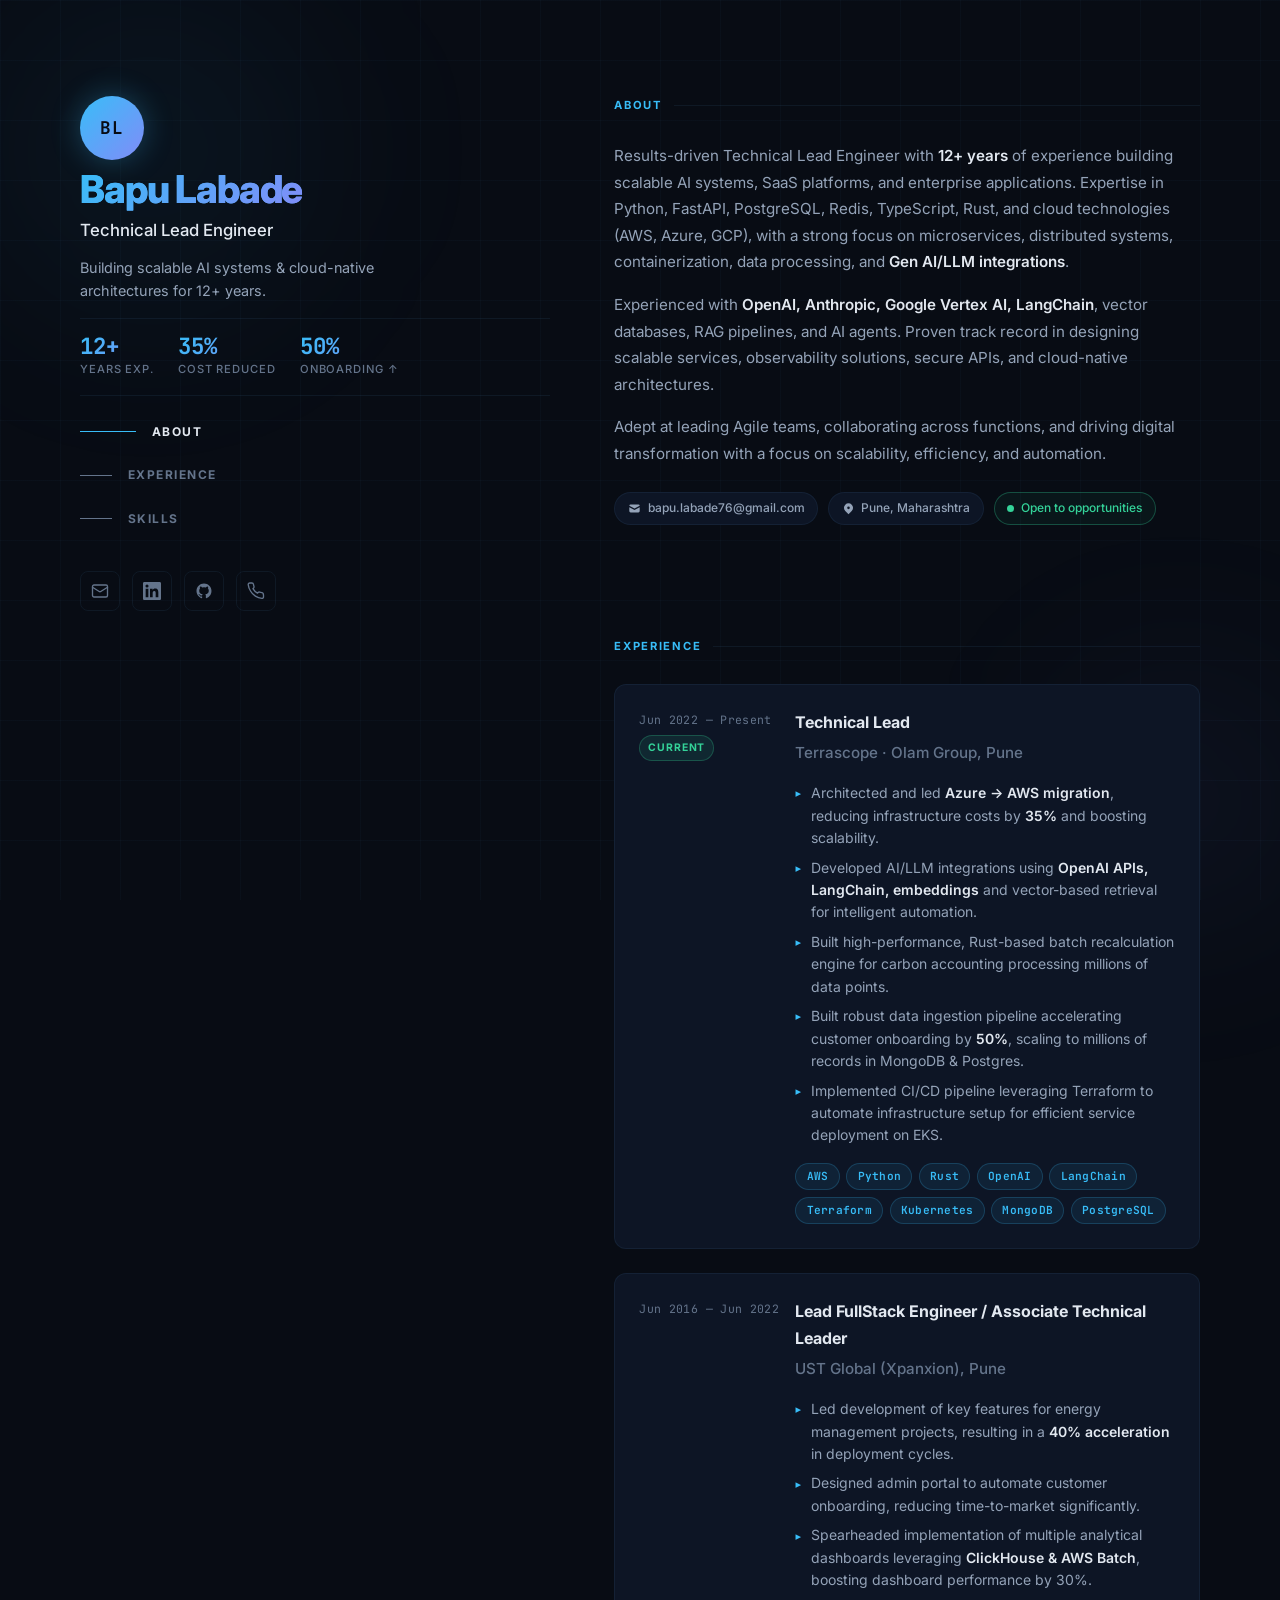
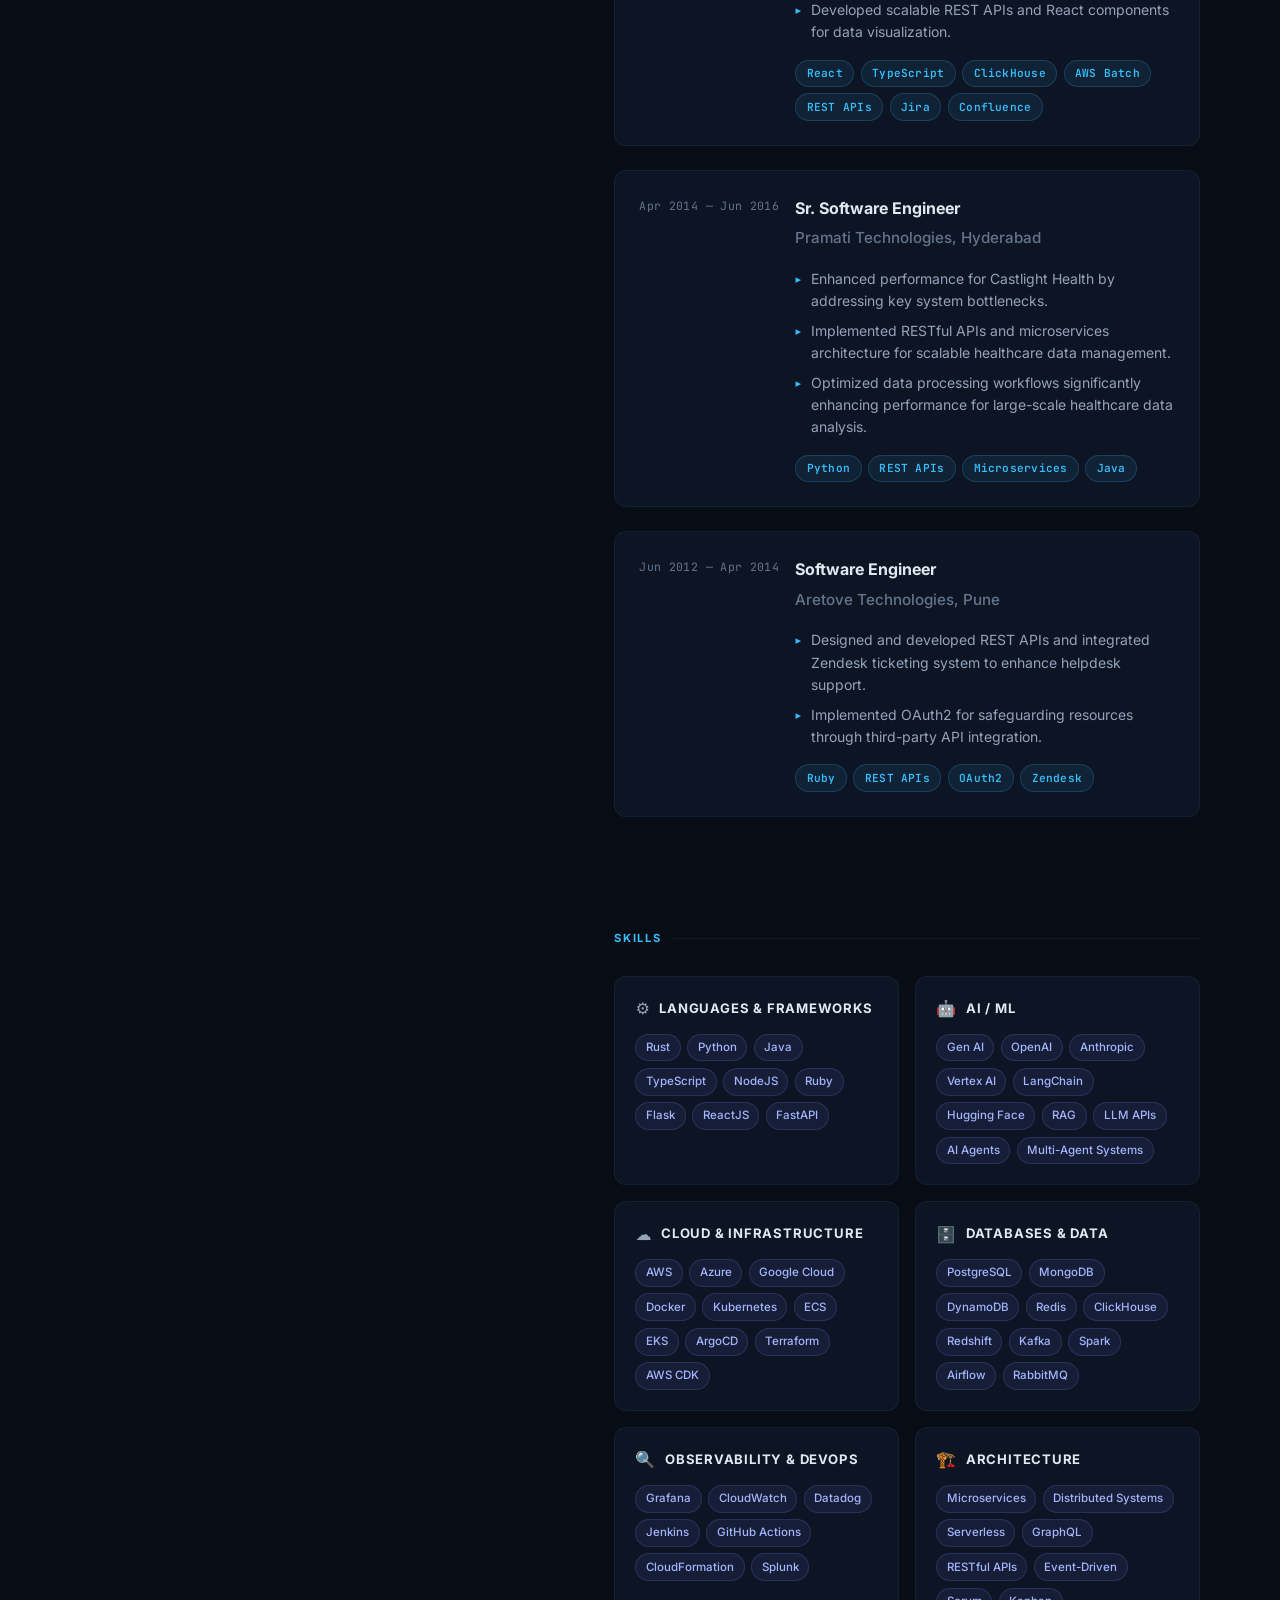
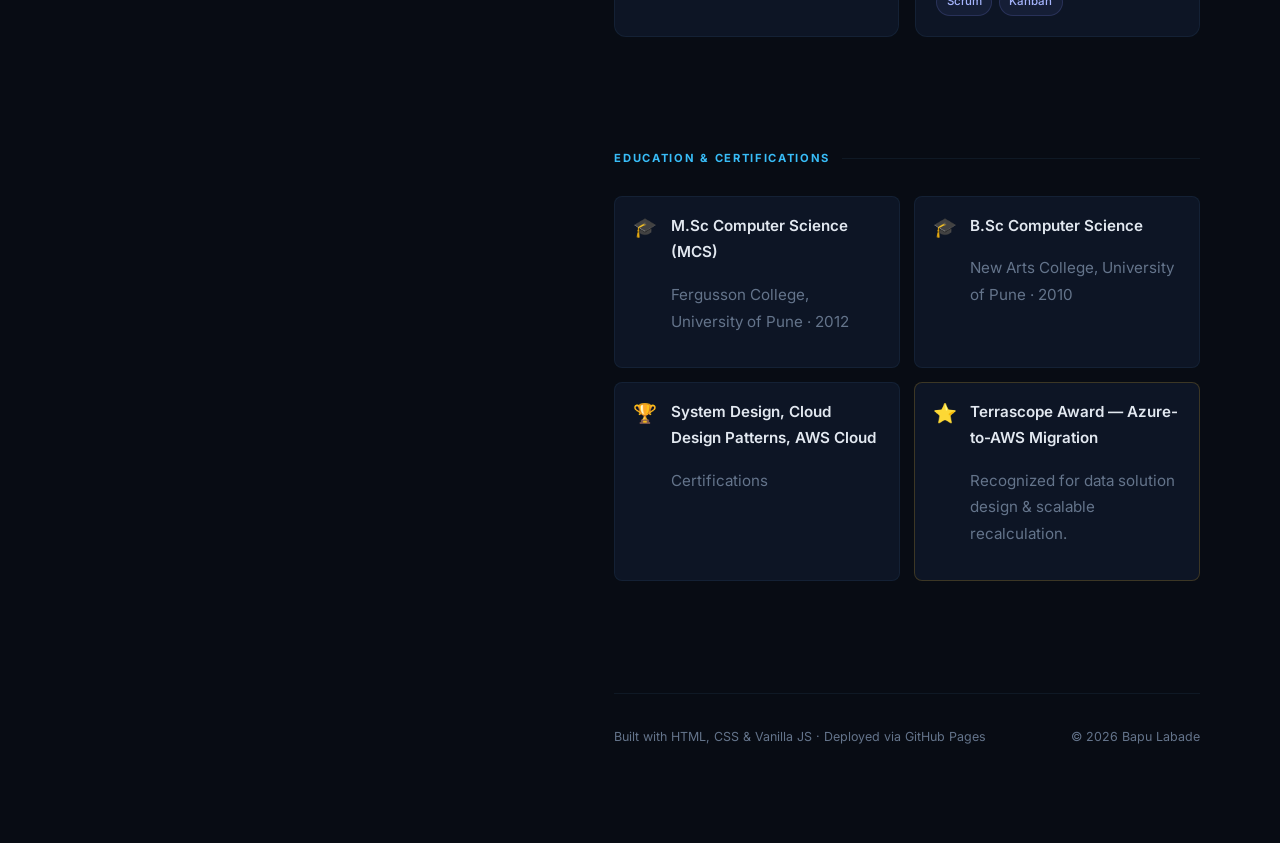
==== index.html @ ad03387e "Fix SVG sizing on GitHub Pages - add explicit width/height + CSS safety net" ====
<!DOCTYPE html>
<html lang="en">
<head>
    <meta charset="UTF-8">
    <meta name="viewport" content="width=device-width, initial-scale=1.0">
    <title>Bapu Labade | Technical Lead Engineer</title>
    <meta name="description" content="Portfolio of Bapu Labade — Technical Lead Engineer with 12+ years building scalable AI systems, SaaS platforms, and cloud-native architectures.">
    <link rel="stylesheet" href="style.css">
    <link rel="preconnect" href="https://fonts.googleapis.com">
    <link rel="preconnect" href="https://fonts.gstatic.com" crossorigin>
    <link href="https://fonts.googleapis.com/css2?family=Inter:wght@300;400;500;600;700;800&family=JetBrains+Mono:wght@400;500&display=swap" rel="stylesheet">
</head>
<body>

    <!-- =====================================================
         CURSOR GLOW (auto, no edits needed)
    ====================================================== -->
    <div id="cursor-glow"></div>

    <!-- =====================================================
         ANIMATED BACKGROUND (auto, no edits needed)
    ====================================================== -->
    <div class="bg-grid"></div>
    <div class="bg-orb orb-1"></div>
    <div class="bg-orb orb-2"></div>

    <div class="layout">
        <div class="container">

            <!-- =====================================================
                 LEFT PANEL — EDIT YOUR PERSONAL INFO HERE
            ====================================================== -->
            <header class="header">
                <div class="header-top">

                    <!-- AVATAR INITIALS (auto-generated from name below) -->
                    <div class="avatar" aria-hidden="true">BL</div>

                    <!-- YOUR NAME -->
                    <h1><a href="/">Bapu Labade</a></h1>

                    <!-- YOUR TITLE -->
                    <h2>Technical Lead Engineer</h2>

                    <!-- YOUR ONE-LINE TAGLINE -->
                    <p class="tagline">Building scalable AI systems &amp; cloud-native architectures for 12+ years.</p>

                    <!-- STATS — edit numbers & labels -->
                    <div class="stats">
                        <div class="stat-item">
                            <span class="stat-number">12+</span>
                            <span class="stat-label">Years Exp.</span>
                        </div>
                        <div class="stat-item">
                            <span class="stat-number">35%</span>
                            <span class="stat-label">Cost Reduced</span>
                        </div>
                        <div class="stat-item">
                            <span class="stat-number">50%</span>
                            <span class="stat-label">Onboarding ↑</span>
                        </div>
                    </div>

                    <!-- NAVIGATION (links match section IDs below) -->
                    <nav class="nav" aria-label="Primary navigation">
                        <ul>
                            <li><a class="nav-link active" href="#about">
                                <span class="nav-indicator"></span>
                                <span class="nav-text">About</span>
                            </a></li>
                            <li><a class="nav-link" href="#experience">
                                <span class="nav-indicator"></span>
                                <span class="nav-text">Experience</span>
                            </a></li>
                            <li><a class="nav-link" href="#skills">
                                <span class="nav-indicator"></span>
                                <span class="nav-text">Skills</span>
                            </a></li>
                        </ul>
                    </nav>
                </div>

                <!-- SOCIAL LINKS — update hrefs -->
                <ul class="socials" aria-label="Social media">
                    <li>
                        <a href="mailto:bapu.labade76@gmail.com" aria-label="Email">
                            <svg width="18" height="18" viewBox="0 0 24 24" fill="none" stroke="currentColor" stroke-width="1.8" stroke-linecap="round" stroke-linejoin="round"><rect x="2" y="4" width="20" height="16" rx="2"/><path d="m22 7-8.97 5.7a1.94 1.94 0 0 1-2.06 0L2 7"/></svg>
                        </a>
                    </li>
                    <li>
                        <a href="#" target="_blank" rel="noreferrer" aria-label="LinkedIn">
                            <svg width="18" height="18" viewBox="0 0 24 24" fill="currentColor"><path d="M20.447 20.452h-3.554v-5.569c0-1.328-.027-3.037-1.852-3.037-1.853 0-2.136 1.445-2.136 2.939v5.667H9.351V9h3.414v1.561h.046c.477-.9 1.637-1.85 3.37-1.85 3.601 0 4.267 2.37 4.267 5.455v6.286zM5.337 7.433a2.062 2.062 0 0 1-2.063-2.065 2.064 2.064 0 1 1 2.063 2.065zm1.782 13.019H3.555V9h3.564v11.452zM22.225 0H1.771C.792 0 0 .774 0 1.729v20.542C0 23.227.792 24 1.771 24h20.451C23.2 24 24 23.227 24 22.271V1.729C24 .774 23.2 0 22.222 0h.003z"/></svg>
                        </a>
                    </li>
                    <li>
                        <a href="#" target="_blank" rel="noreferrer" aria-label="GitHub">
                            <svg width="18" height="18" viewBox="0 0 24 24" fill="currentColor"><path fill-rule="evenodd" d="M12 2C6.477 2 2 6.484 2 12.017c0 4.425 2.865 8.18 6.839 9.504.5.092.682-.217.682-.483 0-.237-.008-.868-.013-1.703-2.782.605-3.369-1.343-3.369-1.343-.454-1.158-1.11-1.466-1.11-1.466-.908-.62.069-.608.069-.608 1.003.07 1.531 1.032 1.531 1.032.892 1.53 2.341 1.088 2.91.832.092-.647.35-1.088.636-1.338-2.22-.253-4.555-1.113-4.555-4.951 0-1.093.39-1.988 1.029-2.688-.103-.253-.446-1.272.098-2.65 0 0 .84-.27 2.75 1.026A9.564 9.564 0 0 1 12 6.844a9.59 9.59 0 0 1 2.504.337c1.909-1.296 2.747-1.027 2.747-1.027.546 1.379.202 2.398.1 2.651.64.7 1.028 1.595 1.028 2.688 0 3.848-2.339 4.695-4.566 4.943.359.309.678.92.678 1.855 0 1.338-.012 2.419-.012 2.747 0 .268.18.58.688.482A10.02 10.02 0 0 0 22 12.017C22 6.484 17.522 2 12 2z" clip-rule="evenodd"/></svg>
                        </a>
                    </li>
                    <li>
                        <a href="tel:+918208953136" aria-label="Phone">
                            <svg width="18" height="18" viewBox="0 0 24 24" fill="none" stroke="currentColor" stroke-width="1.8" stroke-linecap="round" stroke-linejoin="round"><path d="M22 16.92v3a2 2 0 0 1-2.18 2 19.79 19.79 0 0 1-8.63-3.07A19.5 19.5 0 0 1 4.69 12 19.79 19.79 0 0 1 1.61 3.42 2 2 0 0 1 3.6 1.27h3a2 2 0 0 1 2 1.72 12.84 12.84 0 0 0 .7 2.81 2 2 0 0 1-.45 2.11L7.91 8.9a16 16 0 0 0 6 6l.92-.92a2 2 0 0 1 2.11-.45 12.84 12.84 0 0 0 2.81.7A2 2 0 0 1 21.73 16.92z"/></svg>
                        </a>
                    </li>
                </ul>
            </header>

            <!-- =====================================================
                 RIGHT PANEL — EDIT YOUR CONTENT HERE
            ====================================================== -->
            <main class="content">

                <!-- ===========================================
                     ABOUT SECTION — edit paragraphs below
                ============================================ -->
                <section id="about" class="section fade-in">
                    <h2 class="section-label">About</h2>
                    <div class="section-content">
                        <p>
                            Results-driven Technical Lead Engineer with <strong>12+ years</strong> of experience building scalable AI systems, SaaS platforms, and enterprise applications. Expertise in Python, FastAPI, PostgreSQL, Redis, TypeScript, Rust, and cloud technologies (AWS, Azure, GCP), with a strong focus on microservices, distributed systems, containerization, data processing, and <strong>Gen AI/LLM integrations</strong>.
                        </p>
                        <p>
                            Experienced with <strong>OpenAI, Anthropic, Google Vertex AI, LangChain</strong>, vector databases, RAG pipelines, and AI agents. Proven track record in designing scalable services, observability solutions, secure APIs, and cloud-native architectures.
                        </p>
                        <p>
                            Adept at leading Agile teams, collaborating across functions, and driving digital transformation with a focus on scalability, efficiency, and automation.
                        </p>

                        <!-- CONTACT CHIPS — edit values -->
                        <div class="contact-chips">
                            <a href="mailto:bapu.labade76@gmail.com" class="chip">
                                <svg width="13" height="13" viewBox="0 0 20 20" fill="currentColor"><path d="M2.003 5.884L10 9.882l7.997-3.998A2 2 0 0016 4H4a2 2 0 00-1.997 1.884z"/><path d="M18 8.118l-8 4-8-4V14a2 2 0 002 2h12a2 2 0 002-2V8.118z"/></svg>
                                bapu.labade76@gmail.com
                            </a>
                            <span class="chip">
                                <svg width="13" height="13" viewBox="0 0 20 20" fill="currentColor"><path fill-rule="evenodd" d="M5.05 4.05a7 7 0 119.9 9.9L10 18.9l-4.95-4.95a7 7 0 010-9.9zM10 11a2 2 0 100-4 2 2 0 000 4z" clip-rule="evenodd"/></svg>
                                Pune, Maharashtra
                            </span>
                            <span class="chip chip-open">
                                <span class="pulse-dot"></span>
                                Open to opportunities
                            </span>
                        </div>
                    </div>
                </section>

                <!-- ===========================================
                     EXPERIENCE SECTION
                     To add/remove jobs: copy/delete an
                     <article class="exp-card"> block below
                ============================================ -->
                <section id="experience" class="section fade-in">
                    <h2 class="section-label">Experience</h2>
                    <div class="section-content">
                        <div class="exp-list">

                            <!-- JOB 1 — most recent first -->
                            <article class="exp-card">
                                <div class="exp-meta">
                                    <time class="exp-date">Jun 2022 — Present</time>
                                    <span class="exp-badge">Current</span>
                                </div>
                                <div class="exp-body">
                                    <h3 class="exp-title">Technical Lead</h3>
                                    <p class="exp-company">Terrascope · Olam Group, Pune</p>
                                    <ul class="exp-bullets">
                                        <li>Architected and led <strong>Azure → AWS migration</strong>, reducing infrastructure costs by <strong>35%</strong> and boosting scalability.</li>
                                        <li>Developed AI/LLM integrations using <strong>OpenAI APIs, LangChain, embeddings</strong> and vector-based retrieval for intelligent automation.</li>
                                        <li>Built high-performance, Rust-based batch recalculation engine for carbon accounting processing millions of data points.</li>
                                        <li>Built robust data ingestion pipeline accelerating customer onboarding by <strong>50%</strong>, scaling to millions of records in MongoDB &amp; Postgres.</li>
                                        <li>Implemented CI/CD pipeline leveraging Terraform to automate infrastructure setup for efficient service deployment on EKS.</li>
                                    </ul>
                                    <ul class="tech-stack">
                                        <li>AWS</li><li>Python</li><li>Rust</li><li>OpenAI</li><li>LangChain</li>
                                        <li>Terraform</li><li>Kubernetes</li><li>MongoDB</li><li>PostgreSQL</li>
                                    </ul>
                                </div>
                            </article>

                            <!-- JOB 2 -->
                            <article class="exp-card">
                                <div class="exp-meta">
                                    <time class="exp-date">Jun 2016 — Jun 2022</time>
                                </div>
                                <div class="exp-body">
                                    <h3 class="exp-title">Lead FullStack Engineer / Associate Technical Leader</h3>
                                    <p class="exp-company">UST Global (Xpanxion), Pune</p>
                                    <ul class="exp-bullets">
                                        <li>Led development of key features for energy management projects, resulting in a <strong>40% acceleration</strong> in deployment cycles.</li>
                                        <li>Designed admin portal to automate customer onboarding, reducing time-to-market significantly.</li>
                                        <li>Spearheaded implementation of multiple analytical dashboards leveraging <strong>ClickHouse &amp; AWS Batch</strong>, boosting dashboard performance by 30%.</li>
                                        <li>Developed scalable REST APIs and React components for data visualization.</li>
                                    </ul>
                                    <ul class="tech-stack">
                                        <li>React</li><li>TypeScript</li><li>ClickHouse</li><li>AWS Batch</li>
                                        <li>REST APIs</li><li>Jira</li><li>Confluence</li>
                                    </ul>
                                </div>
                            </article>

                            <!-- JOB 3 -->
                            <article class="exp-card">
                                <div class="exp-meta">
                                    <time class="exp-date">Apr 2014 — Jun 2016</time>
                                </div>
                                <div class="exp-body">
                                    <h3 class="exp-title">Sr. Software Engineer</h3>
                                    <p class="exp-company">Pramati Technologies, Hyderabad</p>
                                    <ul class="exp-bullets">
                                        <li>Enhanced performance for Castlight Health by addressing key system bottlenecks.</li>
                                        <li>Implemented RESTful APIs and microservices architecture for scalable healthcare data management.</li>
                                        <li>Optimized data processing workflows significantly enhancing performance for large-scale healthcare data analysis.</li>
                                    </ul>
                                    <ul class="tech-stack">
                                        <li>Python</li><li>REST APIs</li><li>Microservices</li><li>Java</li>
                                    </ul>
                                </div>
                            </article>

                            <!-- JOB 4 -->
                            <article class="exp-card">
                                <div class="exp-meta">
                                    <time class="exp-date">Jun 2012 — Apr 2014</time>
                                </div>
                                <div class="exp-body">
                                    <h3 class="exp-title">Software Engineer</h3>
                                    <p class="exp-company">Aretove Technologies, Pune</p>
                                    <ul class="exp-bullets">
                                        <li>Designed and developed REST APIs and integrated Zendesk ticketing system to enhance helpdesk support.</li>
                                        <li>Implemented OAuth2 for safeguarding resources through third-party API integration.</li>
                                    </ul>
                                    <ul class="tech-stack">
                                        <li>Ruby</li><li>REST APIs</li><li>OAuth2</li><li>Zendesk</li>
                                    </ul>
                                </div>
                            </article>

                        </div>
                    </div>
                </section>

                <!-- ===========================================
                     SKILLS SECTION
                     To add/edit a category: copy/edit a
                     <div class="skill-group"> block below
                ============================================ -->
                <section id="skills" class="section fade-in">
                    <h2 class="section-label">Skills</h2>
                    <div class="section-content">
                        <div class="skills-grid">

                            <!-- SKILL CATEGORY 1 -->
                            <div class="skill-group">
                                <div class="skill-group-header">
                                    <span class="skill-icon">⚙️</span>
                                    <h3>Languages &amp; Frameworks</h3>
                                </div>
                                <div class="skill-tags">
                                    <span>Rust</span><span>Python</span><span>Java</span><span>TypeScript</span>
                                    <span>NodeJS</span><span>Ruby</span><span>Flask</span><span>ReactJS</span>
                                    <span>FastAPI</span>
                                </div>
                            </div>

                            <!-- SKILL CATEGORY 2 -->
                            <div class="skill-group">
                                <div class="skill-group-header">
                                    <span class="skill-icon">🤖</span>
                                    <h3>AI / ML</h3>
                                </div>
                                <div class="skill-tags">
                                    <span>Gen AI</span><span>OpenAI</span><span>Anthropic</span><span>Vertex AI</span>
                                    <span>LangChain</span><span>Hugging Face</span><span>RAG</span>
                                    <span>LLM APIs</span><span>AI Agents</span><span>Multi-Agent Systems</span>
                                </div>
                            </div>

                            <!-- SKILL CATEGORY 3 -->
                            <div class="skill-group">
                                <div class="skill-group-header">
                                    <span class="skill-icon">☁️</span>
                                    <h3>Cloud &amp; Infrastructure</h3>
                                </div>
                                <div class="skill-tags">
                                    <span>AWS</span><span>Azure</span><span>Google Cloud</span>
                                    <span>Docker</span><span>Kubernetes</span><span>ECS</span><span>EKS</span>
                                    <span>ArgoCD</span><span>Terraform</span><span>AWS CDK</span>
                                </div>
                            </div>

                            <!-- SKILL CATEGORY 4 -->
                            <div class="skill-group">
                                <div class="skill-group-header">
                                    <span class="skill-icon">🗄️</span>
                                    <h3>Databases &amp; Data</h3>
                                </div>
                                <div class="skill-tags">
                                    <span>PostgreSQL</span><span>MongoDB</span><span>DynamoDB</span>
                                    <span>Redis</span><span>ClickHouse</span><span>Redshift</span>
                                    <span>Kafka</span><span>Spark</span><span>Airflow</span><span>RabbitMQ</span>
                                </div>
                            </div>

                            <!-- SKILL CATEGORY 5 -->
                            <div class="skill-group">
                                <div class="skill-group-header">
                                    <span class="skill-icon">🔍</span>
                                    <h3>Observability &amp; DevOps</h3>
                                </div>
                                <div class="skill-tags">
                                    <span>Grafana</span><span>CloudWatch</span><span>Datadog</span>
                                    <span>Jenkins</span><span>GitHub Actions</span><span>CloudFormation</span>
                                    <span>Splunk</span>
                                </div>
                            </div>

                            <!-- SKILL CATEGORY 6 -->
                            <div class="skill-group">
                                <div class="skill-group-header">
                                    <span class="skill-icon">🏗️</span>
                                    <h3>Architecture</h3>
                                </div>
                                <div class="skill-tags">
                                    <span>Microservices</span><span>Distributed Systems</span><span>Serverless</span>
                                    <span>GraphQL</span><span>RESTful APIs</span><span>Event-Driven</span>
                                    <span>Scrum</span><span>Kanban</span>
                                </div>
                            </div>

                        </div>
                    </div>
                </section>

                <!-- ===========================================
                     EDUCATION & CERTIFICATIONS — edit as needed
                ============================================ -->
                <section id="education" class="section fade-in">
                    <h2 class="section-label">Education &amp; Certifications</h2>
                    <div class="section-content">
                        <div class="edu-grid">
                            <div class="edu-card">
                                <span class="edu-icon">🎓</span>
                                <div>
                                    <p class="edu-degree">M.Sc Computer Science (MCS)</p>
                                    <p class="edu-school">Fergusson College, University of Pune · 2012</p>
                                </div>
                            </div>
                            <div class="edu-card">
                                <span class="edu-icon">🎓</span>
                                <div>
                                    <p class="edu-degree">B.Sc Computer Science</p>
                                    <p class="edu-school">New Arts College, University of Pune · 2010</p>
                                </div>
                            </div>
                            <div class="edu-card">
                                <span class="edu-icon">🏆</span>
                                <div>
                                    <p class="edu-degree">System Design, Cloud Design Patterns, AWS Cloud</p>
                                    <p class="edu-school">Certifications</p>
                                </div>
                            </div>
                            <div class="edu-card award">
                                <span class="edu-icon">⭐</span>
                                <div>
                                    <p class="edu-degree">Terrascope Award — Azure-to-AWS Migration</p>
                                    <p class="edu-school">Recognized for data solution design &amp; scalable recalculation.</p>
                                </div>
                            </div>
                        </div>
                    </div>
                </section>

                <!-- FOOTER — edit the year/name -->
                <footer class="footer">
                    <p>Built with HTML, CSS &amp; Vanilla JS · Deployed via GitHub Pages</p>
                    <p class="footer-copy">© 2026 Bapu Labade</p>
                </footer>

            </main>
        </div>
    </div>

    <script src="script.js"></script>
</body>
</html>
---- style.css ----
/* ==========================================================
   DESIGN TOKENS — change colors/fonts here globally
   ========================================================== */
:root {
    /* Colors */
    --bg:              #080c14;
    --bg-card:         #0d1525;
    --bg-card-hover:   #111e35;
    --border:          rgba(99, 179, 237, 0.08);
    --border-hover:    rgba(99, 179, 237, 0.2);

    /* Text */
    --text-muted:      #64748b;
    --text-body:       #94a3b8;
    --text-heading:    #e2e8f0;

    /* Accent gradient — sky blue → indigo */
    --accent-1:        #38bdf8;
    --accent-2:        #818cf8;
    --accent-gradient: linear-gradient(135deg, var(--accent-1), var(--accent-2));

    /* Tag colors */
    --tag-bg:          rgba(56, 189, 248, 0.08);
    --tag-text:        #38bdf8;
    --tag-border:      rgba(56, 189, 248, 0.2);

    /* Font */
    --font-sans:       'Inter', system-ui, sans-serif;
    --font-mono:       'JetBrains Mono', monospace;

    /* Spacing */
    --section-gap:     7rem;
    --radius:          12px;
    --radius-sm:       8px;
}

/* ==========================================================
   RESET & BASE
   ========================================================== */
*, *::before, *::after { box-sizing: border-box; margin: 0; padding: 0; }

html {
    scroll-behavior: smooth;
    font-family: var(--font-sans);
    font-size: 16px;
    background: var(--bg);
    color: var(--text-body);
    line-height: 1.7;
}

body { -webkit-font-smoothing: antialiased; }

a { text-decoration: none; color: inherit; transition: color 0.25s; }
ul { list-style: none; }
strong { color: var(--text-heading); font-weight: 600; }

::selection { background: rgba(56, 189, 248, 0.25); color: var(--text-heading); }

/* ==========================================================
   SVG SAFETY NET
   Prevents SVGs from defaulting to 300×150 when CSS loads late.
   GitHub Pages sometimes serves CSS after HTML is painted.
   ========================================================== */
svg {
    display: inline-block;
    vertical-align: middle;
    overflow: hidden;
    flex-shrink: 0;
    max-width: 100%;
}

/* Hard-cap sizes for icon contexts */
.socials a svg { width: 18px !important; height: 18px !important; }
.chip svg      { width: 13px !important; height: 13px !important; }

/* ==========================================================
   ANIMATED BACKGROUND
   ========================================================== */
.bg-grid {
    position: fixed;
    inset: 0;
    background-image:
        linear-gradient(rgba(99, 179, 237, 0.03) 1px, transparent 1px),
        linear-gradient(90deg, rgba(99, 179, 237, 0.03) 1px, transparent 1px);
    background-size: 60px 60px;
    pointer-events: none;
    z-index: 0;
}

.bg-orb {
    position: fixed;
    border-radius: 50%;
    filter: blur(80px);
    pointer-events: none;
    z-index: 0;
    animation: orb-float 10s ease-in-out infinite alternate;
}

.orb-1 {
    width: 500px; height: 500px;
    background: radial-gradient(circle, rgba(56, 189, 248, 0.07), transparent 70%);
    top: -100px; left: -100px;
    animation-duration: 12s;
}

.orb-2 {
    width: 400px; height: 400px;
    background: radial-gradient(circle, rgba(129, 140, 248, 0.07), transparent 70%);
    bottom: -100px; right: -100px;
    animation-duration: 16s;
    animation-direction: alternate-reverse;
}

@keyframes orb-float {
    from { transform: translate(0, 0) scale(1); }
    to   { transform: translate(40px, 30px) scale(1.08); }
}

/* ==========================================================
   CURSOR GLOW
   ========================================================== */
#cursor-glow {
    position: fixed;
    width: 700px; height: 700px;
    border-radius: 50%;
    background: radial-gradient(circle, rgba(56, 189, 248, 0.06), transparent 65%);
    pointer-events: none;
    z-index: 1;
    transform: translate(-50%, -50%);
    opacity: 0;
    transition: opacity 0.4s;
}

/* ==========================================================
   LAYOUT
   ========================================================== */
.layout {
    position: relative;
    z-index: 2;
    max-width: 1280px;
    margin: 0 auto;
    padding: 3rem 1.5rem;
    min-height: 100vh;
}

.container {
    display: flex;
    flex-direction: column;
    gap: 2rem;
}

@media (min-width: 1024px) {
    .layout { padding: 0 5rem; }
    .container {
        flex-direction: row;
        align-items: flex-start;
        gap: 4rem;
    }
}

/* ==========================================================
   HEADER — LEFT STICKY PANEL
   ========================================================== */
.header {
    display: flex;
    flex-direction: column;
    gap: 2rem;
    padding: 3rem 0;
}

@media (min-width: 1024px) {
    .header {
        position: sticky;
        top: 0;
        width: 42%;
        min-width: 320px;
        max-height: 100vh;
        padding: 6rem 0;
        justify-content: space-between;
    }
}

/* Avatar */
.avatar {
    width: 64px; height: 64px;
    border-radius: 50%;
    background: var(--accent-gradient);
    display: flex;
    align-items: center;
    justify-content: center;
    font-family: var(--font-mono);
    font-weight: 700;
    font-size: 1.1rem;
    color: var(--bg);
    letter-spacing: 1px;
    margin-bottom: 0.5rem;
    box-shadow: 0 0 30px rgba(56, 189, 248, 0.3);
    animation: pulse-glow 3s ease-in-out infinite;
}

@keyframes pulse-glow {
    0%, 100% { box-shadow: 0 0 20px rgba(56, 189, 248, 0.3); }
    50%       { box-shadow: 0 0 40px rgba(56, 189, 248, 0.5), 0 0 60px rgba(129, 140, 248, 0.2); }
}

.header h1 {
    font-size: clamp(1.8rem, 3vw, 2.8rem);
    font-weight: 800;
    letter-spacing: -0.03em;
    line-height: 1.1;
    margin-bottom: 0.35rem;
    background: var(--accent-gradient);
    -webkit-background-clip: text;
    -webkit-text-fill-color: transparent;
    background-clip: text;
}

/* Fallback if background-clip text unsupported */
@supports not (-webkit-background-clip: text) {
    .header h1 { color: var(--accent-1); }
}

.header h1 a {
    background: var(--accent-gradient);
    -webkit-background-clip: text;
    -webkit-text-fill-color: transparent;
    background-clip: text;
}

.header h2 {
    font-size: 1.05rem;
    font-weight: 500;
    color: var(--text-heading);
    margin-bottom: 0.75rem;
}

.tagline {
    font-size: 0.9rem;
    color: var(--text-body);
    max-width: 300px;
    line-height: 1.6;
}

/* Stats */
.stats {
    display: flex;
    gap: 1.5rem;
    padding: 1rem 0;
    border-top: 1px solid var(--border);
    border-bottom: 1px solid var(--border);
    margin: 1rem 0;
}

.stat-item { display: flex; flex-direction: column; gap: 2px; }

.stat-number {
    font-family: var(--font-mono);
    font-size: 1.4rem;
    font-weight: 700;
    background: var(--accent-gradient);
    -webkit-background-clip: text;
    -webkit-text-fill-color: transparent;
    background-clip: text;
    line-height: 1;
}

/* Fallback */
@supports not (-webkit-background-clip: text) {
    .stat-number { color: var(--accent-1); }
}

.stat-label {
    font-size: 0.7rem;
    text-transform: uppercase;
    letter-spacing: 0.08em;
    color: var(--text-muted);
    font-weight: 500;
}

/* Navigation */
.nav { margin-top: 0.5rem; display: none; }
@media (min-width: 1024px) { .nav { display: block; } }

.nav ul { display: flex; flex-direction: column; gap: 0.25rem; }

.nav-link {
    display: flex;
    align-items: center;
    gap: 1rem;
    padding: 0.6rem 0;
    font-size: 0.75rem;
    font-weight: 700;
    text-transform: uppercase;
    letter-spacing: 0.12em;
    color: var(--text-muted);
    transition: color 0.25s;
}

.nav-indicator {
    height: 1px;
    width: 2rem;
    background: currentColor;
    transition: width 0.3s ease, background 0.3s;
    flex-shrink: 0;
}

.nav-link:hover,
.nav-link.active {
    color: var(--text-heading);
}

.nav-link:hover .nav-indicator,
.nav-link.active .nav-indicator {
    width: 3.5rem;
    background: var(--accent-1);
}

/* Socials */
.socials {
    display: flex;
    gap: 0.75rem;
    align-items: center;
    flex-wrap: wrap;
}

.socials li { display: flex; }

.socials a {
    display: flex;
    align-items: center;
    justify-content: center;
    width: 40px; height: 40px;
    border-radius: var(--radius-sm);
    border: 1px solid var(--border);
    color: var(--text-muted);
    transition: all 0.25s;
    flex-shrink: 0;
}

.socials a:hover {
    color: var(--accent-1);
    border-color: var(--accent-1);
    background: rgba(56, 189, 248, 0.06);
    transform: translateY(-2px);
}

/* ==========================================================
   MAIN CONTENT — RIGHT SCROLLABLE PANEL
   ========================================================== */
.content {
    flex: 1;
    padding: 3rem 0;
    min-width: 0;
}

@media (min-width: 1024px) { .content { padding: 6rem 0; } }

/* ==========================================================
   SECTIONS
   ========================================================== */
.section { margin-bottom: var(--section-gap); }

.section-label {
    font-size: 0.7rem;
    font-weight: 700;
    text-transform: uppercase;
    letter-spacing: 0.15em;
    color: var(--accent-1);
    margin-bottom: 1.75rem;
    display: flex;
    align-items: center;
    gap: 0.75rem;
}

.section-label::after {
    content: '';
    flex: 1;
    height: 1px;
    background: var(--border);
}

.section-content p {
    margin-bottom: 1rem;
    font-size: 0.95rem;
    line-height: 1.75;
}

/* Contact chips */
.contact-chips {
    display: flex;
    flex-wrap: wrap;
    gap: 0.6rem;
    margin-top: 1.5rem;
}

.chip {
    display: inline-flex;
    align-items: center;
    gap: 0.4rem;
    font-size: 0.75rem;
    font-weight: 500;
    padding: 0.35rem 0.8rem;
    border-radius: 9999px;
    border: 1px solid var(--border);
    color: var(--text-body);
    background: var(--bg-card);
    transition: all 0.25s;
    white-space: nowrap;
}

.chip:hover { border-color: var(--accent-1); color: var(--accent-1); }

.chip-open {
    border-color: rgba(52, 211, 153, 0.3);
    color: #34d399;
    background: rgba(52, 211, 153, 0.05);
}

.pulse-dot {
    display: inline-block;
    width: 7px; height: 7px;
    border-radius: 50%;
    background: #34d399;
    animation: pulse 2s ease-in-out infinite;
    flex-shrink: 0;
}

@keyframes pulse {
    0%, 100% { opacity: 1; transform: scale(1); }
    50%       { opacity: 0.5; transform: scale(1.4); }
}

/* ==========================================================
   EXPERIENCE CARDS
   ========================================================== */
.exp-list {
    display: flex;
    flex-direction: column;
    gap: 1.5rem;
}

.exp-card {
    position: relative;
    display: grid;
    grid-template-columns: 1fr;
    gap: 0.75rem;
    padding: 1.5rem;
    border-radius: var(--radius);
    border: 1px solid var(--border);
    background: var(--bg-card);
    transition: all 0.3s ease;
}

.exp-list:hover .exp-card { opacity: 0.55; }
.exp-list .exp-card:hover {
    opacity: 1;
    border-color: rgba(56, 189, 248, 0.3);
    background: var(--bg-card-hover);
    transform: translateY(-2px);
    box-shadow: 0 20px 40px rgba(0, 0, 0, 0.3), 0 0 0 1px rgba(56, 189, 248, 0.1);
}

@media (min-width: 640px) {
    .exp-card {
        grid-template-columns: 140px 1fr;
        gap: 1rem;
    }
}

.exp-meta {
    display: flex;
    flex-direction: column;
    gap: 0.4rem;
    padding-top: 0.2rem;
}

.exp-date {
    font-family: var(--font-mono);
    font-size: 0.72rem;
    color: var(--text-muted);
    letter-spacing: 0.03em;
    line-height: 1.4;
    white-space: nowrap;
}

.exp-badge {
    display: inline-block;
    font-size: 0.65rem;
    font-weight: 700;
    text-transform: uppercase;
    letter-spacing: 0.08em;
    padding: 0.2rem 0.5rem;
    border-radius: 9999px;
    background: rgba(52, 211, 153, 0.1);
    color: #34d399;
    border: 1px solid rgba(52, 211, 153, 0.25);
    width: fit-content;
}

.exp-title {
    font-size: 1rem;
    font-weight: 700;
    color: var(--text-heading);
    margin-bottom: 0.2rem;
    transition: color 0.25s;
}

.exp-card:hover .exp-title { color: var(--accent-1); }

.exp-company {
    font-size: 0.82rem;
    color: var(--text-muted);
    margin-bottom: 0.85rem;
    font-weight: 500;
}

.exp-bullets {
    display: flex;
    flex-direction: column;
    gap: 0.45rem;
    margin-bottom: 1rem;
}

.exp-bullets li {
    font-size: 0.875rem;
    line-height: 1.6;
    padding-left: 1rem;
    position: relative;
}

.exp-bullets li::before {
    content: '▸';
    position: absolute;
    left: 0;
    color: var(--accent-1);
    font-size: 0.7rem;
    top: 0.2rem;
}

/* Tech stack tags */
.tech-stack {
    display: flex;
    flex-wrap: wrap;
    gap: 0.4rem;
}

.tech-stack li {
    font-size: 0.7rem;
    font-weight: 600;
    padding: 0.2rem 0.65rem;
    border-radius: 9999px;
    background: var(--tag-bg);
    color: var(--tag-text);
    border: 1px solid var(--tag-border);
    font-family: var(--font-mono);
    letter-spacing: 0.02em;
}

/* ==========================================================
   SKILLS GRID
   ========================================================== */
.skills-grid {
    display: grid;
    grid-template-columns: 1fr;
    gap: 1rem;
}

@media (min-width: 640px) {
    .skills-grid { grid-template-columns: repeat(2, 1fr); }
}

.skill-group {
    padding: 1.25rem;
    border-radius: var(--radius);
    border: 1px solid var(--border);
    background: var(--bg-card);
    transition: all 0.3s ease;
}

.skill-group:hover {
    border-color: rgba(56, 189, 248, 0.25);
    background: var(--bg-card-hover);
    transform: translateY(-2px);
    box-shadow: 0 12px 30px rgba(0,0,0,0.25);
}

.skill-group-header {
    display: flex;
    align-items: center;
    gap: 0.6rem;
    margin-bottom: 0.9rem;
}

.skill-icon { font-size: 1rem; line-height: 1; }

.skill-group-header h3 {
    font-size: 0.82rem;
    font-weight: 700;
    color: var(--text-heading);
    text-transform: uppercase;
    letter-spacing: 0.06em;
}

.skill-tags {
    display: flex;
    flex-wrap: wrap;
    gap: 0.4rem;
}

.skill-tags span {
    font-size: 0.72rem;
    padding: 0.2rem 0.6rem;
    border-radius: 9999px;
    background: rgba(129, 140, 248, 0.08);
    color: #a5b4fc;
    border: 1px solid rgba(129, 140, 248, 0.18);
    font-weight: 500;
}

/* ==========================================================
   EDUCATION & CERTS
   ========================================================== */
.edu-grid {
    display: grid;
    grid-template-columns: 1fr;
    gap: 0.85rem;
}

@media (min-width: 640px) {
    .edu-grid { grid-template-columns: repeat(2, 1fr); }
}

.edu-card {
    display: flex;
    align-items: flex-start;
    gap: 0.85rem;
    padding: 1rem 1.1rem;
    border-radius: var(--radius-sm);
    border: 1px solid var(--border);
    background: var(--bg-card);
    transition: all 0.25s;
}

.edu-card:hover {
    border-color: rgba(56, 189, 248, 0.2);
    background: var(--bg-card-hover);
}

.edu-card.award { border-color: rgba(251, 191, 36, 0.2); }

.edu-icon { font-size: 1.2rem; flex-shrink: 0; margin-top: 0.1rem; line-height: 1.4; }

.edu-degree {
    font-size: 0.875rem;
    font-weight: 600;
    color: var(--text-heading);
    line-height: 1.4;
    margin-bottom: 0.2rem;
}

.edu-school {
    font-size: 0.78rem;
    color: var(--text-muted);
}

/* ==========================================================
   FOOTER
   ========================================================== */
.footer {
    padding-top: 2rem;
    border-top: 1px solid var(--border);
    font-size: 0.78rem;
    color: var(--text-muted);
    display: flex;
    justify-content: space-between;
    align-items: center;
    flex-wrap: wrap;
    gap: 0.5rem;
}

/* ==========================================================
   FADE-IN ANIMATIONS (scroll-driven via JS)
   ========================================================== */
.fade-in {
    opacity: 0;
    transform: translateY(24px);
    transition: opacity 0.6s ease, transform 0.6s ease;
}

.fade-in.visible {
    opacity: 1;
    transform: translateY(0);
}

/* ==========================================================
   SCROLLBAR
   ========================================================== */
::-webkit-scrollbar { width: 6px; }
::-webkit-scrollbar-track { background: var(--bg); }
::-webkit-scrollbar-thumb {
    background: rgba(56, 189, 248, 0.2);
    border-radius: 3px;
}
::-webkit-scrollbar-thumb:hover { background: rgba(56, 189, 248, 0.4); }
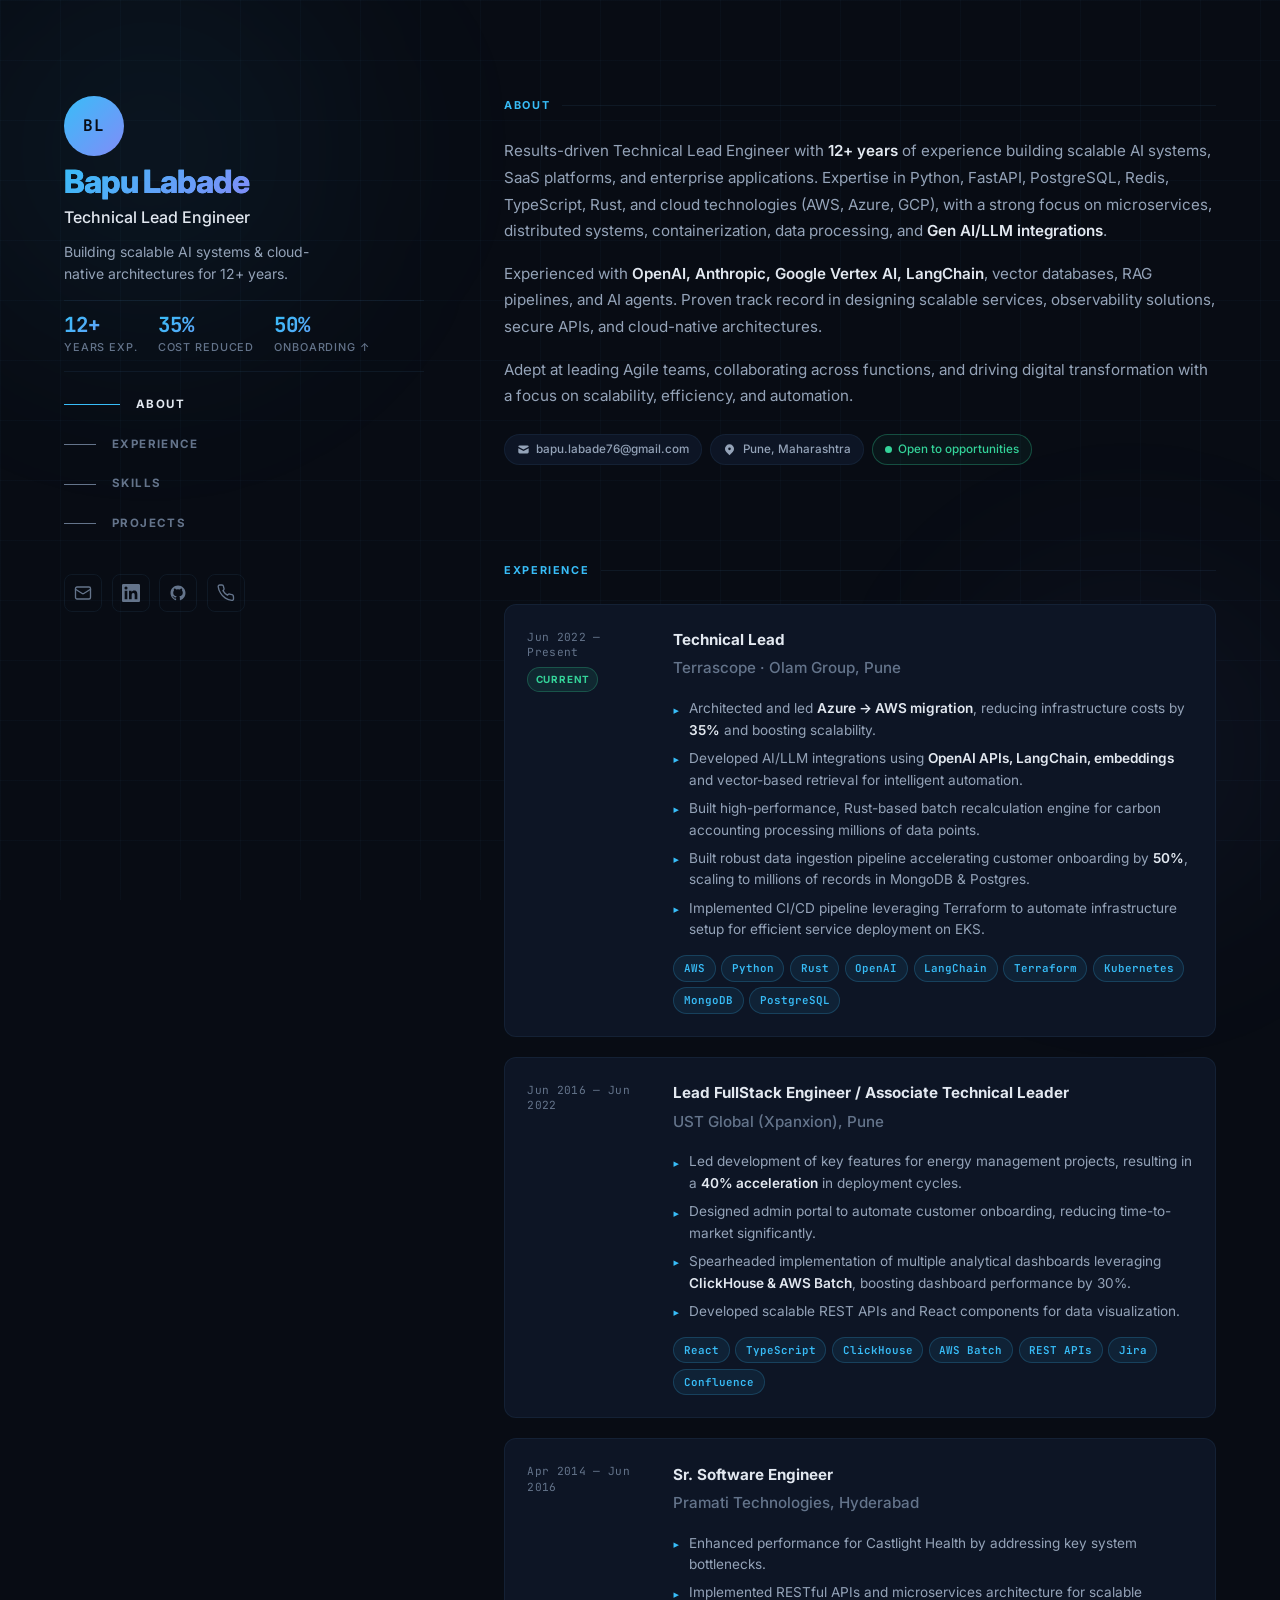
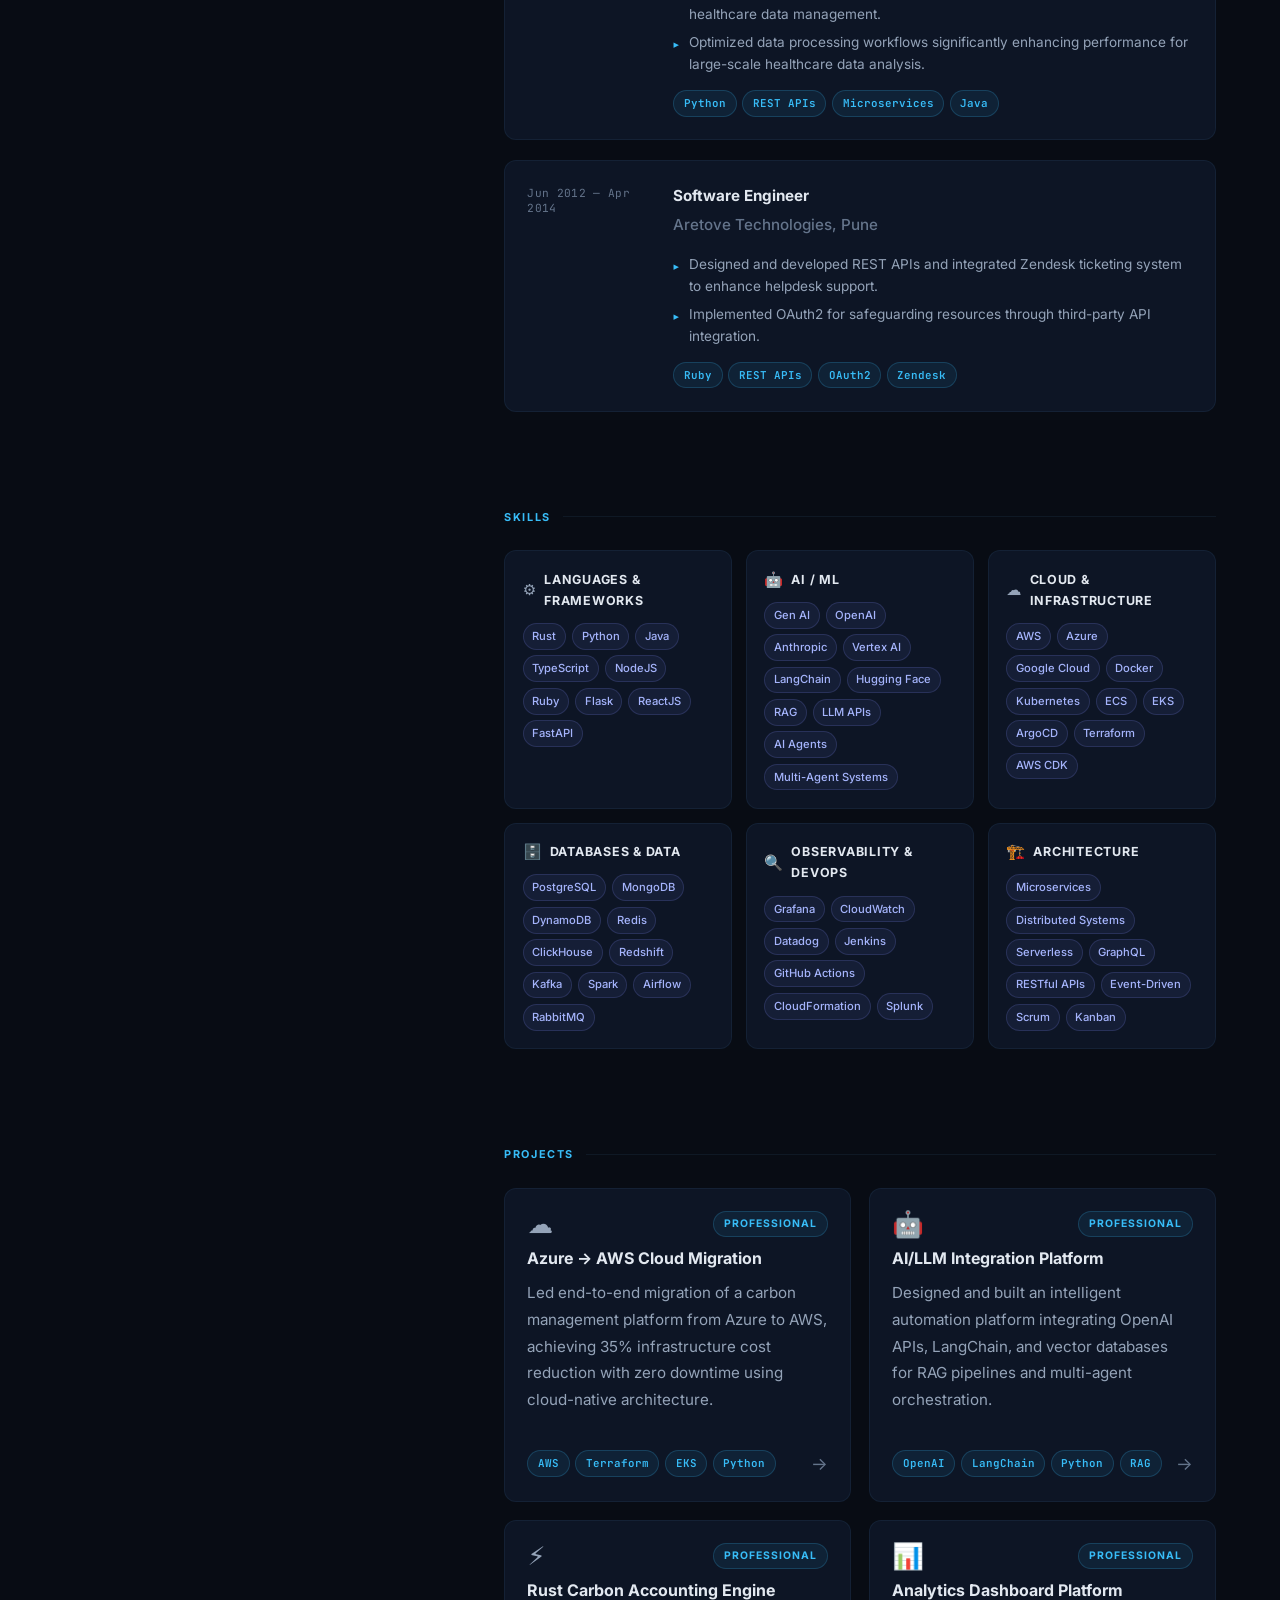
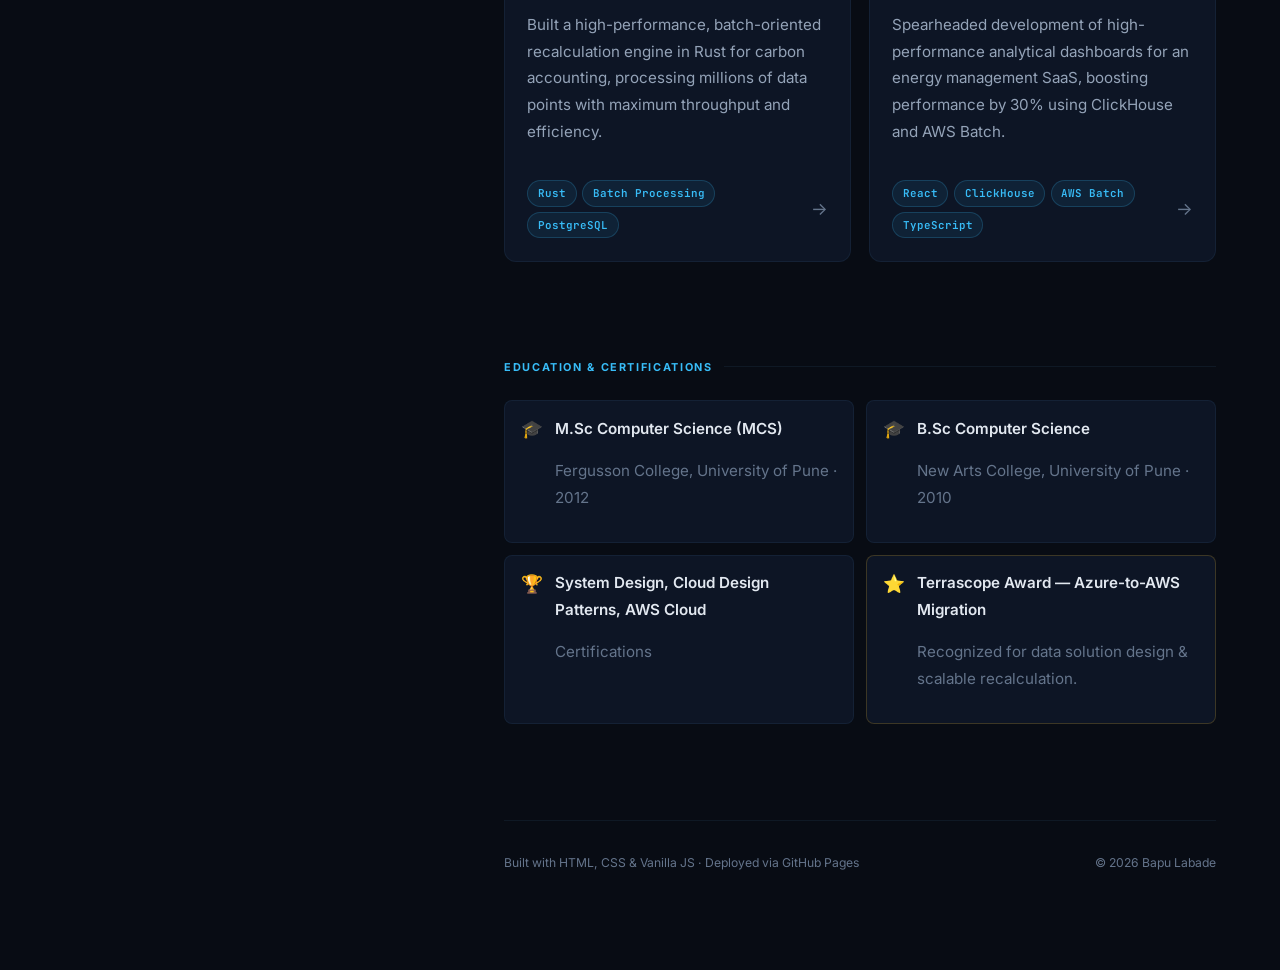
==== commit c3f7c4ab: "Add Projects section, 4 detailed project pages, wider layout, 3-col skills grid" ====
--- a/index.html
+++ b/index.html
@@ -12,14 +12,7 @@
 </head>
 <body>
 
-    <!-- =====================================================
-         CURSOR GLOW (auto, no edits needed)
-    ====================================================== -->
     <div id="cursor-glow"></div>
-
-    <!-- =====================================================
-         ANIMATED BACKGROUND (auto, no edits needed)
-    ====================================================== -->
     <div class="bg-grid"></div>
     <div class="bg-orb orb-1"></div>
     <div class="bg-orb orb-2"></div>
@@ -32,20 +25,11 @@
             ====================================================== -->
             <header class="header">
                 <div class="header-top">
-
-                    <!-- AVATAR INITIALS (auto-generated from name below) -->
                     <div class="avatar" aria-hidden="true">BL</div>
-
-                    <!-- YOUR NAME -->
                     <h1><a href="/">Bapu Labade</a></h1>
-
-                    <!-- YOUR TITLE -->
                     <h2>Technical Lead Engineer</h2>
-
-                    <!-- YOUR ONE-LINE TAGLINE -->
                     <p class="tagline">Building scalable AI systems &amp; cloud-native architectures for 12+ years.</p>
 
-                    <!-- STATS — edit numbers & labels -->
                     <div class="stats">
                         <div class="stat-item">
                             <span class="stat-number">12+</span>
@@ -61,7 +45,7 @@
                         </div>
                     </div>
 
-                    <!-- NAVIGATION (links match section IDs below) -->
+                    <!-- NAVIGATION -->
                     <nav class="nav" aria-label="Primary navigation">
                         <ul>
                             <li><a class="nav-link active" href="#about">
@@ -76,6 +60,10 @@
                                 <span class="nav-indicator"></span>
                                 <span class="nav-text">Skills</span>
                             </a></li>
+                            <li><a class="nav-link" href="#projects">
+                                <span class="nav-indicator"></span>
+                                <span class="nav-text">Projects</span>
+                            </a></li>
                         </ul>
                     </nav>
                 </div>
@@ -88,7 +76,7 @@
                         </a>
                     </li>
                     <li>
-                        <a href="#" target="_blank" rel="noreferrer" aria-label="LinkedIn">
+                        <a href="https://www.linkedin.com/in/bapu-labade/" target="_blank" rel="noreferrer" aria-label="LinkedIn">
                             <svg width="18" height="18" viewBox="0 0 24 24" fill="currentColor"><path d="M20.447 20.452h-3.554v-5.569c0-1.328-.027-3.037-1.852-3.037-1.853 0-2.136 1.445-2.136 2.939v5.667H9.351V9h3.414v1.561h.046c.477-.9 1.637-1.85 3.37-1.85 3.601 0 4.267 2.37 4.267 5.455v6.286zM5.337 7.433a2.062 2.062 0 0 1-2.063-2.065 2.064 2.064 0 1 1 2.063 2.065zm1.782 13.019H3.555V9h3.564v11.452zM22.225 0H1.771C.792 0 0 .774 0 1.729v20.542C0 23.227.792 24 1.771 24h20.451C23.2 24 24 23.227 24 22.271V1.729C24 .774 23.2 0 22.222 0h.003z"/></svg>
                         </a>
                     </li>
@@ -110,9 +98,7 @@
             ====================================================== -->
             <main class="content">
 
-                <!-- ===========================================
-                     ABOUT SECTION — edit paragraphs below
-                ============================================ -->
+                <!-- ABOUT -->
                 <section id="about" class="section fade-in">
                     <h2 class="section-label">About</h2>
                     <div class="section-content">
@@ -125,8 +111,6 @@
                         <p>
                             Adept at leading Agile teams, collaborating across functions, and driving digital transformation with a focus on scalability, efficiency, and automation.
                         </p>
-
-                        <!-- CONTACT CHIPS — edit values -->
                         <div class="contact-chips">
                             <a href="mailto:bapu.labade76@gmail.com" class="chip">
                                 <svg width="13" height="13" viewBox="0 0 20 20" fill="currentColor"><path d="M2.003 5.884L10 9.882l7.997-3.998A2 2 0 0016 4H4a2 2 0 00-1.997 1.884z"/><path d="M18 8.118l-8 4-8-4V14a2 2 0 002 2h12a2 2 0 002-2V8.118z"/></svg>
@@ -144,17 +128,12 @@
                     </div>
                 </section>
 
-                <!-- ===========================================
-                     EXPERIENCE SECTION
-                     To add/remove jobs: copy/delete an
-                     <article class="exp-card"> block below
-                ============================================ -->
+                <!-- EXPERIENCE -->
                 <section id="experience" class="section fade-in">
                     <h2 class="section-label">Experience</h2>
                     <div class="section-content">
                         <div class="exp-list">
 
-                            <!-- JOB 1 — most recent first -->
                             <article class="exp-card">
                                 <div class="exp-meta">
                                     <time class="exp-date">Jun 2022 — Present</time>
@@ -177,7 +156,6 @@
                                 </div>
                             </article>
 
-                            <!-- JOB 2 -->
                             <article class="exp-card">
                                 <div class="exp-meta">
                                     <time class="exp-date">Jun 2016 — Jun 2022</time>
@@ -198,7 +176,6 @@
                                 </div>
                             </article>
 
-                            <!-- JOB 3 -->
                             <article class="exp-card">
                                 <div class="exp-meta">
                                     <time class="exp-date">Apr 2014 — Jun 2016</time>
@@ -217,7 +194,6 @@
                                 </div>
                             </article>
 
-                            <!-- JOB 4 -->
                             <article class="exp-card">
                                 <div class="exp-meta">
                                     <time class="exp-date">Jun 2012 — Apr 2014</time>
@@ -239,101 +215,110 @@
                     </div>
                 </section>
 
-                <!-- ===========================================
-                     SKILLS SECTION
-                     To add/edit a category: copy/edit a
-                     <div class="skill-group"> block below
-                ============================================ -->
+                <!-- SKILLS -->
                 <section id="skills" class="section fade-in">
                     <h2 class="section-label">Skills</h2>
                     <div class="section-content">
                         <div class="skills-grid">
-
-                            <!-- SKILL CATEGORY 1 -->
-                            <div class="skill-group">
-                                <div class="skill-group-header">
-                                    <span class="skill-icon">⚙️</span>
-                                    <h3>Languages &amp; Frameworks</h3>
-                                </div>
-                                <div class="skill-tags">
-                                    <span>Rust</span><span>Python</span><span>Java</span><span>TypeScript</span>
-                                    <span>NodeJS</span><span>Ruby</span><span>Flask</span><span>ReactJS</span>
-                                    <span>FastAPI</span>
-                                </div>
-                            </div>
-
-                            <!-- SKILL CATEGORY 2 -->
-                            <div class="skill-group">
-                                <div class="skill-group-header">
-                                    <span class="skill-icon">🤖</span>
-                                    <h3>AI / ML</h3>
-                                </div>
-                                <div class="skill-tags">
-                                    <span>Gen AI</span><span>OpenAI</span><span>Anthropic</span><span>Vertex AI</span>
-                                    <span>LangChain</span><span>Hugging Face</span><span>RAG</span>
-                                    <span>LLM APIs</span><span>AI Agents</span><span>Multi-Agent Systems</span>
-                                </div>
-                            </div>
-
-                            <!-- SKILL CATEGORY 3 -->
-                            <div class="skill-group">
-                                <div class="skill-group-header">
-                                    <span class="skill-icon">☁️</span>
-                                    <h3>Cloud &amp; Infrastructure</h3>
-                                </div>
-                                <div class="skill-tags">
-                                    <span>AWS</span><span>Azure</span><span>Google Cloud</span>
-                                    <span>Docker</span><span>Kubernetes</span><span>ECS</span><span>EKS</span>
-                                    <span>ArgoCD</span><span>Terraform</span><span>AWS CDK</span>
-                                </div>
-                            </div>
-
-                            <!-- SKILL CATEGORY 4 -->
-                            <div class="skill-group">
-                                <div class="skill-group-header">
-                                    <span class="skill-icon">🗄️</span>
-                                    <h3>Databases &amp; Data</h3>
-                                </div>
-                                <div class="skill-tags">
-                                    <span>PostgreSQL</span><span>MongoDB</span><span>DynamoDB</span>
-                                    <span>Redis</span><span>ClickHouse</span><span>Redshift</span>
-                                    <span>Kafka</span><span>Spark</span><span>Airflow</span><span>RabbitMQ</span>
-                                </div>
-                            </div>
-
-                            <!-- SKILL CATEGORY 5 -->
-                            <div class="skill-group">
-                                <div class="skill-group-header">
-                                    <span class="skill-icon">🔍</span>
-                                    <h3>Observability &amp; DevOps</h3>
-                                </div>
-                                <div class="skill-tags">
-                                    <span>Grafana</span><span>CloudWatch</span><span>Datadog</span>
-                                    <span>Jenkins</span><span>GitHub Actions</span><span>CloudFormation</span>
-                                    <span>Splunk</span>
-                                </div>
-                            </div>
-
-                            <!-- SKILL CATEGORY 6 -->
-                            <div class="skill-group">
-                                <div class="skill-group-header">
-                                    <span class="skill-icon">🏗️</span>
-                                    <h3>Architecture</h3>
-                                </div>
-                                <div class="skill-tags">
-                                    <span>Microservices</span><span>Distributed Systems</span><span>Serverless</span>
-                                    <span>GraphQL</span><span>RESTful APIs</span><span>Event-Driven</span>
-                                    <span>Scrum</span><span>Kanban</span>
-                                </div>
-                            </div>
-
+                            <div class="skill-group">
+                                <div class="skill-group-header"><span class="skill-icon">⚙️</span><h3>Languages &amp; Frameworks</h3></div>
+                                <div class="skill-tags"><span>Rust</span><span>Python</span><span>Java</span><span>TypeScript</span><span>NodeJS</span><span>Ruby</span><span>Flask</span><span>ReactJS</span><span>FastAPI</span></div>
+                            </div>
+                            <div class="skill-group">
+                                <div class="skill-group-header"><span class="skill-icon">🤖</span><h3>AI / ML</h3></div>
+                                <div class="skill-tags"><span>Gen AI</span><span>OpenAI</span><span>Anthropic</span><span>Vertex AI</span><span>LangChain</span><span>Hugging Face</span><span>RAG</span><span>LLM APIs</span><span>AI Agents</span><span>Multi-Agent Systems</span></div>
+                            </div>
+                            <div class="skill-group">
+                                <div class="skill-group-header"><span class="skill-icon">☁️</span><h3>Cloud &amp; Infrastructure</h3></div>
+                                <div class="skill-tags"><span>AWS</span><span>Azure</span><span>Google Cloud</span><span>Docker</span><span>Kubernetes</span><span>ECS</span><span>EKS</span><span>ArgoCD</span><span>Terraform</span><span>AWS CDK</span></div>
+                            </div>
+                            <div class="skill-group">
+                                <div class="skill-group-header"><span class="skill-icon">🗄️</span><h3>Databases &amp; Data</h3></div>
+                                <div class="skill-tags"><span>PostgreSQL</span><span>MongoDB</span><span>DynamoDB</span><span>Redis</span><span>ClickHouse</span><span>Redshift</span><span>Kafka</span><span>Spark</span><span>Airflow</span><span>RabbitMQ</span></div>
+                            </div>
+                            <div class="skill-group">
+                                <div class="skill-group-header"><span class="skill-icon">🔍</span><h3>Observability &amp; DevOps</h3></div>
+                                <div class="skill-tags"><span>Grafana</span><span>CloudWatch</span><span>Datadog</span><span>Jenkins</span><span>GitHub Actions</span><span>CloudFormation</span><span>Splunk</span></div>
+                            </div>
+                            <div class="skill-group">
+                                <div class="skill-group-header"><span class="skill-icon">🏗️</span><h3>Architecture</h3></div>
+                                <div class="skill-tags"><span>Microservices</span><span>Distributed Systems</span><span>Serverless</span><span>GraphQL</span><span>RESTful APIs</span><span>Event-Driven</span><span>Scrum</span><span>Kanban</span></div>
+                            </div>
                         </div>
                     </div>
                 </section>
 
                 <!-- ===========================================
-                     EDUCATION & CERTIFICATIONS — edit as needed
+                     PROJECTS SECTION
+                     To add a project: copy/paste a project-card div
+                     Each card links to its own page in /projects/
                 ============================================ -->
+                <section id="projects" class="section fade-in">
+                    <h2 class="section-label">Projects</h2>
+                    <div class="section-content">
+                        <div class="proj-grid">
+
+                            <!-- PROJECT 1 -->
+                            <a class="proj-card" href="projects/cloud-migration.html">
+                                <div class="proj-card-header">
+                                    <span class="proj-icon">☁️</span>
+                                    <span class="proj-type">Professional</span>
+                                </div>
+                                <h3 class="proj-title">Azure → AWS Cloud Migration</h3>
+                                <p class="proj-desc">Led end-to-end migration of a carbon management platform from Azure to AWS, achieving 35% infrastructure cost reduction with zero downtime using cloud-native architecture.</p>
+                                <div class="proj-footer">
+                                    <ul class="tech-stack"><li>AWS</li><li>Terraform</li><li>EKS</li><li>Python</li></ul>
+                                    <span class="proj-arrow">→</span>
+                                </div>
+                            </a>
+
+                            <!-- PROJECT 2 -->
+                            <a class="proj-card" href="projects/ai-llm-platform.html">
+                                <div class="proj-card-header">
+                                    <span class="proj-icon">🤖</span>
+                                    <span class="proj-type">Professional</span>
+                                </div>
+                                <h3 class="proj-title">AI/LLM Integration Platform</h3>
+                                <p class="proj-desc">Designed and built an intelligent automation platform integrating OpenAI APIs, LangChain, and vector databases for RAG pipelines and multi-agent orchestration.</p>
+                                <div class="proj-footer">
+                                    <ul class="tech-stack"><li>OpenAI</li><li>LangChain</li><li>Python</li><li>RAG</li></ul>
+                                    <span class="proj-arrow">→</span>
+                                </div>
+                            </a>
+
+                            <!-- PROJECT 3 -->
+                            <a class="proj-card" href="projects/carbon-engine.html">
+                                <div class="proj-card-header">
+                                    <span class="proj-icon">⚡</span>
+                                    <span class="proj-type">Professional</span>
+                                </div>
+                                <h3 class="proj-title">Rust Carbon Accounting Engine</h3>
+                                <p class="proj-desc">Built a high-performance, batch-oriented recalculation engine in Rust for carbon accounting, processing millions of data points with maximum throughput and efficiency.</p>
+                                <div class="proj-footer">
+                                    <ul class="tech-stack"><li>Rust</li><li>Batch Processing</li><li>PostgreSQL</li></ul>
+                                    <span class="proj-arrow">→</span>
+                                </div>
+                            </a>
+
+                            <!-- PROJECT 4 -->
+                            <a class="proj-card" href="projects/analytics-dashboard.html">
+                                <div class="proj-card-header">
+                                    <span class="proj-icon">📊</span>
+                                    <span class="proj-type">Professional</span>
+                                </div>
+                                <h3 class="proj-title">Analytics Dashboard Platform</h3>
+                                <p class="proj-desc">Spearheaded development of high-performance analytical dashboards for an energy management SaaS, boosting performance by 30% using ClickHouse and AWS Batch.</p>
+                                <div class="proj-footer">
+                                    <ul class="tech-stack"><li>React</li><li>ClickHouse</li><li>AWS Batch</li><li>TypeScript</li></ul>
+                                    <span class="proj-arrow">→</span>
+                                </div>
+                            </a>
+
+                        </div>
+                    </div>
+                </section>
+
+                <!-- EDUCATION -->
                 <section id="education" class="section fade-in">
                     <h2 class="section-label">Education &amp; Certifications</h2>
                     <div class="section-content">
@@ -370,7 +355,6 @@
                     </div>
                 </section>
 
-                <!-- FOOTER — edit the year/name -->
                 <footer class="footer">
                     <p>Built with HTML, CSS &amp; Vanilla JS · Deployed via GitHub Pages</p>
                     <p class="footer-copy">© 2026 Bapu Labade</p>
--- a/style.css
+++ b/style.css
@@ -1,35 +1,24 @@
 /* ==========================================================
-   DESIGN TOKENS — change colors/fonts here globally
+   DESIGN TOKENS
    ========================================================== */
 :root {
-    /* Colors */
     --bg:              #080c14;
     --bg-card:         #0d1525;
     --bg-card-hover:   #111e35;
     --border:          rgba(99, 179, 237, 0.08);
     --border-hover:    rgba(99, 179, 237, 0.2);
-
-    /* Text */
     --text-muted:      #64748b;
     --text-body:       #94a3b8;
     --text-heading:    #e2e8f0;
-
-    /* Accent gradient — sky blue → indigo */
     --accent-1:        #38bdf8;
     --accent-2:        #818cf8;
     --accent-gradient: linear-gradient(135deg, var(--accent-1), var(--accent-2));
-
-    /* Tag colors */
     --tag-bg:          rgba(56, 189, 248, 0.08);
     --tag-text:        #38bdf8;
     --tag-border:      rgba(56, 189, 248, 0.2);
-
-    /* Font */
     --font-sans:       'Inter', system-ui, sans-serif;
     --font-mono:       'JetBrains Mono', monospace;
-
-    /* Spacing */
-    --section-gap:     7rem;
+    --section-gap:     6rem;
     --radius:          12px;
     --radius-sm:       8px;
 }
@@ -42,34 +31,19 @@
 html {
     scroll-behavior: smooth;
     font-family: var(--font-sans);
-    font-size: 16px;
     background: var(--bg);
     color: var(--text-body);
     line-height: 1.7;
 }
 
 body { -webkit-font-smoothing: antialiased; }
-
 a { text-decoration: none; color: inherit; transition: color 0.25s; }
 ul { list-style: none; }
 strong { color: var(--text-heading); font-weight: 600; }
-
 ::selection { background: rgba(56, 189, 248, 0.25); color: var(--text-heading); }
 
-/* ==========================================================
-   SVG SAFETY NET
-   Prevents SVGs from defaulting to 300×150 when CSS loads late.
-   GitHub Pages sometimes serves CSS after HTML is painted.
-   ========================================================== */
-svg {
-    display: inline-block;
-    vertical-align: middle;
-    overflow: hidden;
-    flex-shrink: 0;
-    max-width: 100%;
-}
-
-/* Hard-cap sizes for icon contexts */
+/* SVG safety net */
+svg { display: inline-block; vertical-align: middle; overflow: hidden; flex-shrink: 0; }
 .socials a svg { width: 18px !important; height: 18px !important; }
 .chip svg      { width: 13px !important; height: 13px !important; }
 
@@ -77,69 +51,45 @@
    ANIMATED BACKGROUND
    ========================================================== */
 .bg-grid {
-    position: fixed;
-    inset: 0;
+    position: fixed; inset: 0;
     background-image:
-        linear-gradient(rgba(99, 179, 237, 0.03) 1px, transparent 1px),
-        linear-gradient(90deg, rgba(99, 179, 237, 0.03) 1px, transparent 1px);
+        linear-gradient(rgba(99,179,237,.03) 1px, transparent 1px),
+        linear-gradient(90deg, rgba(99,179,237,.03) 1px, transparent 1px);
     background-size: 60px 60px;
-    pointer-events: none;
-    z-index: 0;
+    pointer-events: none; z-index: 0;
 }
 
 .bg-orb {
-    position: fixed;
-    border-radius: 50%;
-    filter: blur(80px);
-    pointer-events: none;
-    z-index: 0;
-    animation: orb-float 10s ease-in-out infinite alternate;
-}
-
-.orb-1 {
-    width: 500px; height: 500px;
-    background: radial-gradient(circle, rgba(56, 189, 248, 0.07), transparent 70%);
-    top: -100px; left: -100px;
-    animation-duration: 12s;
-}
-
-.orb-2 {
-    width: 400px; height: 400px;
-    background: radial-gradient(circle, rgba(129, 140, 248, 0.07), transparent 70%);
-    bottom: -100px; right: -100px;
-    animation-duration: 16s;
-    animation-direction: alternate-reverse;
-}
+    position: fixed; border-radius: 50%; filter: blur(80px);
+    pointer-events: none; z-index: 0;
+    animation: orb-float 12s ease-in-out infinite alternate;
+}
+.orb-1 { width: 600px; height: 600px; background: radial-gradient(circle, rgba(56,189,248,.07), transparent 70%); top: -150px; left: -150px; }
+.orb-2 { width: 500px; height: 500px; background: radial-gradient(circle, rgba(129,140,248,.07), transparent 70%); bottom: -100px; right: -100px; animation-direction: alternate-reverse; }
 
 @keyframes orb-float {
-    from { transform: translate(0, 0) scale(1); }
-    to   { transform: translate(40px, 30px) scale(1.08); }
+    from { transform: translate(0,0) scale(1); }
+    to   { transform: translate(40px,30px) scale(1.08); }
 }
 
 /* ==========================================================
    CURSOR GLOW
    ========================================================== */
 #cursor-glow {
-    position: fixed;
-    width: 700px; height: 700px;
-    border-radius: 50%;
-    background: radial-gradient(circle, rgba(56, 189, 248, 0.06), transparent 65%);
-    pointer-events: none;
-    z-index: 1;
-    transform: translate(-50%, -50%);
-    opacity: 0;
-    transition: opacity 0.4s;
-}
-
-/* ==========================================================
-   LAYOUT
+    position: fixed; width: 700px; height: 700px; border-radius: 50%;
+    background: radial-gradient(circle, rgba(56,189,248,.06), transparent 65%);
+    pointer-events: none; z-index: 1; transform: translate(-50%,-50%);
+    opacity: 0; transition: opacity 0.4s;
+}
+
+/* ==========================================================
+   LAYOUT — wider max-width, balanced split
    ========================================================== */
 .layout {
-    position: relative;
-    z-index: 2;
-    max-width: 1280px;
+    position: relative; z-index: 2;
+    max-width: 1440px;           /* wider than before (was 1280px) */
     margin: 0 auto;
-    padding: 3rem 1.5rem;
+    padding: 3rem 2rem;
     min-height: 100vh;
 }
 
@@ -150,16 +100,16 @@
 }
 
 @media (min-width: 1024px) {
-    .layout { padding: 0 5rem; }
+    .layout { padding: 0 4rem; }  /* tighter side padding for more content width */
     .container {
         flex-direction: row;
         align-items: flex-start;
-        gap: 4rem;
+        gap: 5rem;
     }
 }
 
 /* ==========================================================
-   HEADER — LEFT STICKY PANEL
+   HEADER — LEFT STICKY PANEL (fixed 360px, not %)
    ========================================================== */
 .header {
     display: flex;
@@ -172,187 +122,85 @@
     .header {
         position: sticky;
         top: 0;
-        width: 42%;
-        min-width: 320px;
+        width: 360px;        /* fixed width — gives right panel maximum room */
+        flex-shrink: 0;
         max-height: 100vh;
         padding: 6rem 0;
         justify-content: space-between;
+        overflow-y: auto;
     }
 }
 
 /* Avatar */
 .avatar {
-    width: 64px; height: 64px;
-    border-radius: 50%;
+    width: 60px; height: 60px; border-radius: 50%;
     background: var(--accent-gradient);
-    display: flex;
-    align-items: center;
-    justify-content: center;
-    font-family: var(--font-mono);
-    font-weight: 700;
-    font-size: 1.1rem;
-    color: var(--bg);
-    letter-spacing: 1px;
-    margin-bottom: 0.5rem;
-    box-shadow: 0 0 30px rgba(56, 189, 248, 0.3);
+    display: flex; align-items: center; justify-content: center;
+    font-family: var(--font-mono); font-weight: 700; font-size: 1rem;
+    color: var(--bg); letter-spacing: 1px; margin-bottom: 0.5rem;
     animation: pulse-glow 3s ease-in-out infinite;
 }
 
 @keyframes pulse-glow {
-    0%, 100% { box-shadow: 0 0 20px rgba(56, 189, 248, 0.3); }
-    50%       { box-shadow: 0 0 40px rgba(56, 189, 248, 0.5), 0 0 60px rgba(129, 140, 248, 0.2); }
+    0%, 100% { box-shadow: 0 0 20px rgba(56,189,248,.3); }
+    50%       { box-shadow: 0 0 40px rgba(56,189,248,.5), 0 0 60px rgba(129,140,248,.2); }
 }
 
 .header h1 {
-    font-size: clamp(1.8rem, 3vw, 2.8rem);
-    font-weight: 800;
-    letter-spacing: -0.03em;
-    line-height: 1.1;
-    margin-bottom: 0.35rem;
+    font-size: clamp(1.7rem, 2.5vw, 2.4rem);
+    font-weight: 800; letter-spacing: -0.03em; line-height: 1.1;
+    margin-bottom: 0.3rem;
     background: var(--accent-gradient);
-    -webkit-background-clip: text;
-    -webkit-text-fill-color: transparent;
+    -webkit-background-clip: text; -webkit-text-fill-color: transparent;
     background-clip: text;
 }
-
-/* Fallback if background-clip text unsupported */
-@supports not (-webkit-background-clip: text) {
-    .header h1 { color: var(--accent-1); }
-}
-
-.header h1 a {
+@supports not (-webkit-background-clip: text) { .header h1 { color: var(--accent-1); } }
+.header h1 a { background: var(--accent-gradient); -webkit-background-clip: text; -webkit-text-fill-color: transparent; background-clip: text; }
+
+.header h2 { font-size: 1rem; font-weight: 500; color: var(--text-heading); margin-bottom: 0.6rem; }
+.tagline   { font-size: 0.875rem; color: var(--text-body); max-width: 280px; line-height: 1.6; }
+
+/* Stats */
+.stats { display: flex; gap: 1.25rem; padding: 0.9rem 0; border-top: 1px solid var(--border); border-bottom: 1px solid var(--border); margin: 0.9rem 0; flex-wrap: wrap; }
+.stat-item { display: flex; flex-direction: column; gap: 2px; }
+.stat-number {
+    font-family: var(--font-mono); font-size: 1.3rem; font-weight: 700; line-height: 1;
     background: var(--accent-gradient);
-    -webkit-background-clip: text;
-    -webkit-text-fill-color: transparent;
-    background-clip: text;
-}
-
-.header h2 {
-    font-size: 1.05rem;
-    font-weight: 500;
-    color: var(--text-heading);
-    margin-bottom: 0.75rem;
-}
-
-.tagline {
-    font-size: 0.9rem;
-    color: var(--text-body);
-    max-width: 300px;
-    line-height: 1.6;
-}
-
-/* Stats */
-.stats {
-    display: flex;
-    gap: 1.5rem;
-    padding: 1rem 0;
-    border-top: 1px solid var(--border);
-    border-bottom: 1px solid var(--border);
-    margin: 1rem 0;
-}
-
-.stat-item { display: flex; flex-direction: column; gap: 2px; }
-
-.stat-number {
-    font-family: var(--font-mono);
-    font-size: 1.4rem;
-    font-weight: 700;
-    background: var(--accent-gradient);
-    -webkit-background-clip: text;
-    -webkit-text-fill-color: transparent;
-    background-clip: text;
-    line-height: 1;
-}
-
-/* Fallback */
-@supports not (-webkit-background-clip: text) {
-    .stat-number { color: var(--accent-1); }
-}
-
-.stat-label {
-    font-size: 0.7rem;
-    text-transform: uppercase;
-    letter-spacing: 0.08em;
-    color: var(--text-muted);
-    font-weight: 500;
-}
+    -webkit-background-clip: text; -webkit-text-fill-color: transparent; background-clip: text;
+}
+@supports not (-webkit-background-clip: text) { .stat-number { color: var(--accent-1); } }
+.stat-label { font-size: 0.68rem; text-transform: uppercase; letter-spacing: 0.08em; color: var(--text-muted); font-weight: 500; }
 
 /* Navigation */
-.nav { margin-top: 0.5rem; display: none; }
+.nav { margin-top: 0.25rem; display: none; }
 @media (min-width: 1024px) { .nav { display: block; } }
 
-.nav ul { display: flex; flex-direction: column; gap: 0.25rem; }
+.nav ul { display: flex; flex-direction: column; gap: 0.15rem; }
 
 .nav-link {
-    display: flex;
-    align-items: center;
-    gap: 1rem;
-    padding: 0.6rem 0;
-    font-size: 0.75rem;
-    font-weight: 700;
-    text-transform: uppercase;
-    letter-spacing: 0.12em;
-    color: var(--text-muted);
-    transition: color 0.25s;
-}
-
-.nav-indicator {
-    height: 1px;
-    width: 2rem;
-    background: currentColor;
-    transition: width 0.3s ease, background 0.3s;
-    flex-shrink: 0;
-}
-
-.nav-link:hover,
-.nav-link.active {
-    color: var(--text-heading);
-}
-
-.nav-link:hover .nav-indicator,
-.nav-link.active .nav-indicator {
-    width: 3.5rem;
-    background: var(--accent-1);
-}
+    display: flex; align-items: center; gap: 1rem;
+    padding: 0.55rem 0; font-size: 0.72rem; font-weight: 700;
+    text-transform: uppercase; letter-spacing: 0.12em;
+    color: var(--text-muted); transition: color 0.25s;
+}
+.nav-indicator { height: 1px; width: 2rem; background: currentColor; transition: width 0.3s ease, background 0.3s; flex-shrink: 0; }
+.nav-link:hover, .nav-link.active { color: var(--text-heading); }
+.nav-link:hover .nav-indicator, .nav-link.active .nav-indicator { width: 3.5rem; background: var(--accent-1); }
 
 /* Socials */
-.socials {
-    display: flex;
-    gap: 0.75rem;
-    align-items: center;
-    flex-wrap: wrap;
-}
-
+.socials { display: flex; gap: 0.6rem; align-items: center; flex-wrap: wrap; }
 .socials li { display: flex; }
-
 .socials a {
-    display: flex;
-    align-items: center;
-    justify-content: center;
-    width: 40px; height: 40px;
-    border-radius: var(--radius-sm);
-    border: 1px solid var(--border);
-    color: var(--text-muted);
-    transition: all 0.25s;
-    flex-shrink: 0;
-}
-
-.socials a:hover {
-    color: var(--accent-1);
-    border-color: var(--accent-1);
-    background: rgba(56, 189, 248, 0.06);
-    transform: translateY(-2px);
-}
-
-/* ==========================================================
-   MAIN CONTENT — RIGHT SCROLLABLE PANEL
-   ========================================================== */
-.content {
-    flex: 1;
-    padding: 3rem 0;
-    min-width: 0;
-}
-
+    display: flex; align-items: center; justify-content: center;
+    width: 38px; height: 38px; border-radius: var(--radius-sm);
+    border: 1px solid var(--border); color: var(--text-muted); transition: all 0.25s;
+}
+.socials a:hover { color: var(--accent-1); border-color: var(--accent-1); background: rgba(56,189,248,.06); transform: translateY(-2px); }
+
+/* ==========================================================
+   MAIN CONTENT — RIGHT PANEL (takes all remaining width)
+   ========================================================== */
+.content { flex: 1; min-width: 0; padding: 3rem 0; }
 @media (min-width: 1024px) { .content { padding: 6rem 0; } }
 
 /* ==========================================================
@@ -361,344 +209,148 @@
 .section { margin-bottom: var(--section-gap); }
 
 .section-label {
-    font-size: 0.7rem;
-    font-weight: 700;
-    text-transform: uppercase;
-    letter-spacing: 0.15em;
-    color: var(--accent-1);
-    margin-bottom: 1.75rem;
-    display: flex;
-    align-items: center;
-    gap: 0.75rem;
-}
-
-.section-label::after {
-    content: '';
-    flex: 1;
-    height: 1px;
-    background: var(--border);
-}
-
-.section-content p {
-    margin-bottom: 1rem;
-    font-size: 0.95rem;
-    line-height: 1.75;
-}
-
-/* Contact chips */
-.contact-chips {
-    display: flex;
-    flex-wrap: wrap;
-    gap: 0.6rem;
-    margin-top: 1.5rem;
-}
-
+    font-size: 0.68rem; font-weight: 700; text-transform: uppercase;
+    letter-spacing: 0.15em; color: var(--accent-1); margin-bottom: 1.5rem;
+    display: flex; align-items: center; gap: 0.75rem;
+}
+.section-label::after { content: ''; flex: 1; height: 1px; background: var(--border); }
+
+.section-content p { margin-bottom: 1rem; font-size: 0.95rem; line-height: 1.75; }
+
+/* Chips */
+.contact-chips { display: flex; flex-wrap: wrap; gap: 0.5rem; margin-top: 1.5rem; }
 .chip {
-    display: inline-flex;
-    align-items: center;
-    gap: 0.4rem;
-    font-size: 0.75rem;
-    font-weight: 500;
-    padding: 0.35rem 0.8rem;
-    border-radius: 9999px;
-    border: 1px solid var(--border);
-    color: var(--text-body);
-    background: var(--bg-card);
-    transition: all 0.25s;
-    white-space: nowrap;
-}
-
+    display: inline-flex; align-items: center; gap: 0.4rem;
+    font-size: 0.73rem; font-weight: 500; padding: 0.3rem 0.75rem;
+    border-radius: 9999px; border: 1px solid var(--border);
+    color: var(--text-body); background: var(--bg-card); transition: all 0.25s; white-space: nowrap;
+}
 .chip:hover { border-color: var(--accent-1); color: var(--accent-1); }
-
-.chip-open {
-    border-color: rgba(52, 211, 153, 0.3);
-    color: #34d399;
-    background: rgba(52, 211, 153, 0.05);
-}
-
-.pulse-dot {
-    display: inline-block;
-    width: 7px; height: 7px;
-    border-radius: 50%;
-    background: #34d399;
-    animation: pulse 2s ease-in-out infinite;
-    flex-shrink: 0;
-}
-
-@keyframes pulse {
-    0%, 100% { opacity: 1; transform: scale(1); }
-    50%       { opacity: 0.5; transform: scale(1.4); }
-}
+.chip-open { border-color: rgba(52,211,153,.3); color: #34d399; background: rgba(52,211,153,.05); }
+.pulse-dot { display: inline-block; width: 7px; height: 7px; border-radius: 50%; background: #34d399; animation: pulse 2s ease-in-out infinite; flex-shrink: 0; }
+@keyframes pulse { 0%,100% { opacity:1; transform:scale(1); } 50% { opacity:.5; transform:scale(1.4); } }
 
 /* ==========================================================
    EXPERIENCE CARDS
    ========================================================== */
-.exp-list {
-    display: flex;
-    flex-direction: column;
-    gap: 1.5rem;
-}
+.exp-list { display: flex; flex-direction: column; gap: 1.25rem; }
 
 .exp-card {
-    position: relative;
+    position: relative; display: grid; grid-template-columns: 1fr;
+    gap: 0.75rem; padding: 1.4rem; border-radius: var(--radius);
+    border: 1px solid var(--border); background: var(--bg-card);
+    transition: all 0.3s ease;
+}
+.exp-list:hover .exp-card { opacity: 0.5; }
+.exp-list .exp-card:hover {
+    opacity: 1; border-color: rgba(56,189,248,.3); background: var(--bg-card-hover);
+    transform: translateY(-2px); box-shadow: 0 16px 36px rgba(0,0,0,.3);
+}
+
+@media (min-width: 640px) { .exp-card { grid-template-columns: 130px 1fr; gap: 1rem; } }
+
+.exp-meta { display: flex; flex-direction: column; gap: 0.4rem; padding-top: 0.15rem; }
+.exp-date { font-family: var(--font-mono); font-size: 0.7rem; color: var(--text-muted); letter-spacing: 0.03em; line-height: 1.4; }
+.exp-badge { display: inline-block; font-size: 0.62rem; font-weight: 700; text-transform: uppercase; letter-spacing: 0.08em; padding: 0.18rem 0.45rem; border-radius: 9999px; background: rgba(52,211,153,.1); color: #34d399; border: 1px solid rgba(52,211,153,.25); width: fit-content; }
+
+.exp-title { font-size: 0.95rem; font-weight: 700; color: var(--text-heading); margin-bottom: 0.15rem; transition: color 0.25s; }
+.exp-card:hover .exp-title { color: var(--accent-1); }
+.exp-company { font-size: 0.8rem; color: var(--text-muted); margin-bottom: 0.75rem; font-weight: 500; }
+
+.exp-bullets { display: flex; flex-direction: column; gap: 0.4rem; margin-bottom: 0.9rem; }
+.exp-bullets li { font-size: 0.85rem; line-height: 1.6; padding-left: 1rem; position: relative; }
+.exp-bullets li::before { content: '▸'; position: absolute; left: 0; color: var(--accent-1); font-size: 0.68rem; top: 0.22rem; }
+
+.tech-stack { display: flex; flex-wrap: wrap; gap: 0.35rem; }
+.tech-stack li { font-size: 0.68rem; font-weight: 600; padding: 0.18rem 0.6rem; border-radius: 9999px; background: var(--tag-bg); color: var(--tag-text); border: 1px solid var(--tag-border); font-family: var(--font-mono); }
+
+/* ==========================================================
+   SKILLS GRID — 3 columns on wide screens
+   ========================================================== */
+.skills-grid { display: grid; grid-template-columns: 1fr; gap: 0.85rem; }
+@media (min-width: 640px)  { .skills-grid { grid-template-columns: repeat(2, 1fr); } }
+@media (min-width: 1100px) { .skills-grid { grid-template-columns: repeat(3, 1fr); } }
+
+.skill-group { padding: 1.1rem; border-radius: var(--radius); border: 1px solid var(--border); background: var(--bg-card); transition: all 0.3s ease; }
+.skill-group:hover { border-color: rgba(56,189,248,.25); background: var(--bg-card-hover); transform: translateY(-2px); box-shadow: 0 10px 24px rgba(0,0,0,.2); }
+
+.skill-group-header { display: flex; align-items: center; gap: 0.5rem; margin-bottom: 0.75rem; }
+.skill-icon { font-size: 0.95rem; line-height: 1; }
+.skill-group-header h3 { font-size: 0.78rem; font-weight: 700; color: var(--text-heading); text-transform: uppercase; letter-spacing: 0.06em; }
+
+.skill-tags { display: flex; flex-wrap: wrap; gap: 0.35rem; }
+.skill-tags span { font-size: 0.7rem; padding: 0.18rem 0.55rem; border-radius: 9999px; background: rgba(129,140,248,.08); color: #a5b4fc; border: 1px solid rgba(129,140,248,.18); font-weight: 500; }
+
+/* ==========================================================
+   PROJECTS GRID — clickable cards
+   ========================================================== */
+.proj-grid {
     display: grid;
     grid-template-columns: 1fr;
-    gap: 0.75rem;
-    padding: 1.5rem;
-    border-radius: var(--radius);
-    border: 1px solid var(--border);
-    background: var(--bg-card);
-    transition: all 0.3s ease;
-}
-
-.exp-list:hover .exp-card { opacity: 0.55; }
-.exp-list .exp-card:hover {
-    opacity: 1;
-    border-color: rgba(56, 189, 248, 0.3);
-    background: var(--bg-card-hover);
-    transform: translateY(-2px);
-    box-shadow: 0 20px 40px rgba(0, 0, 0, 0.3), 0 0 0 1px rgba(56, 189, 248, 0.1);
-}
-
-@media (min-width: 640px) {
-    .exp-card {
-        grid-template-columns: 140px 1fr;
-        gap: 1rem;
-    }
-}
-
-.exp-meta {
-    display: flex;
-    flex-direction: column;
-    gap: 0.4rem;
-    padding-top: 0.2rem;
-}
-
-.exp-date {
-    font-family: var(--font-mono);
-    font-size: 0.72rem;
-    color: var(--text-muted);
-    letter-spacing: 0.03em;
-    line-height: 1.4;
-    white-space: nowrap;
-}
-
-.exp-badge {
-    display: inline-block;
-    font-size: 0.65rem;
-    font-weight: 700;
-    text-transform: uppercase;
-    letter-spacing: 0.08em;
-    padding: 0.2rem 0.5rem;
-    border-radius: 9999px;
-    background: rgba(52, 211, 153, 0.1);
-    color: #34d399;
-    border: 1px solid rgba(52, 211, 153, 0.25);
-    width: fit-content;
-}
-
-.exp-title {
-    font-size: 1rem;
-    font-weight: 700;
-    color: var(--text-heading);
-    margin-bottom: 0.2rem;
-    transition: color 0.25s;
-}
-
-.exp-card:hover .exp-title { color: var(--accent-1); }
-
-.exp-company {
-    font-size: 0.82rem;
-    color: var(--text-muted);
-    margin-bottom: 0.85rem;
-    font-weight: 500;
-}
-
-.exp-bullets {
-    display: flex;
-    flex-direction: column;
-    gap: 0.45rem;
-    margin-bottom: 1rem;
-}
-
-.exp-bullets li {
-    font-size: 0.875rem;
-    line-height: 1.6;
-    padding-left: 1rem;
-    position: relative;
-}
-
-.exp-bullets li::before {
-    content: '▸';
-    position: absolute;
-    left: 0;
-    color: var(--accent-1);
-    font-size: 0.7rem;
-    top: 0.2rem;
-}
-
-/* Tech stack tags */
-.tech-stack {
-    display: flex;
-    flex-wrap: wrap;
-    gap: 0.4rem;
-}
-
-.tech-stack li {
-    font-size: 0.7rem;
-    font-weight: 600;
-    padding: 0.2rem 0.65rem;
-    border-radius: 9999px;
-    background: var(--tag-bg);
-    color: var(--tag-text);
-    border: 1px solid var(--tag-border);
-    font-family: var(--font-mono);
-    letter-spacing: 0.02em;
-}
-
-/* ==========================================================
-   SKILLS GRID
-   ========================================================== */
-.skills-grid {
-    display: grid;
-    grid-template-columns: 1fr;
-    gap: 1rem;
-}
-
-@media (min-width: 640px) {
-    .skills-grid { grid-template-columns: repeat(2, 1fr); }
-}
-
-.skill-group {
-    padding: 1.25rem;
-    border-radius: var(--radius);
-    border: 1px solid var(--border);
-    background: var(--bg-card);
-    transition: all 0.3s ease;
-}
-
-.skill-group:hover {
-    border-color: rgba(56, 189, 248, 0.25);
-    background: var(--bg-card-hover);
-    transform: translateY(-2px);
-    box-shadow: 0 12px 30px rgba(0,0,0,0.25);
-}
-
-.skill-group-header {
-    display: flex;
-    align-items: center;
-    gap: 0.6rem;
-    margin-bottom: 0.9rem;
-}
-
-.skill-icon { font-size: 1rem; line-height: 1; }
-
-.skill-group-header h3 {
-    font-size: 0.82rem;
-    font-weight: 700;
-    color: var(--text-heading);
-    text-transform: uppercase;
-    letter-spacing: 0.06em;
-}
-
-.skill-tags {
-    display: flex;
-    flex-wrap: wrap;
-    gap: 0.4rem;
-}
-
-.skill-tags span {
-    font-size: 0.72rem;
-    padding: 0.2rem 0.6rem;
-    border-radius: 9999px;
-    background: rgba(129, 140, 248, 0.08);
-    color: #a5b4fc;
-    border: 1px solid rgba(129, 140, 248, 0.18);
-    font-weight: 500;
-}
-
-/* ==========================================================
-   EDUCATION & CERTS
-   ========================================================== */
-.edu-grid {
-    display: grid;
-    grid-template-columns: 1fr;
-    gap: 0.85rem;
-}
-
-@media (min-width: 640px) {
-    .edu-grid { grid-template-columns: repeat(2, 1fr); }
-}
-
-.edu-card {
-    display: flex;
-    align-items: flex-start;
-    gap: 0.85rem;
-    padding: 1rem 1.1rem;
-    border-radius: var(--radius-sm);
-    border: 1px solid var(--border);
-    background: var(--bg-card);
-    transition: all 0.25s;
-}
-
-.edu-card:hover {
-    border-color: rgba(56, 189, 248, 0.2);
-    background: var(--bg-card-hover);
-}
-
-.edu-card.award { border-color: rgba(251, 191, 36, 0.2); }
-
-.edu-icon { font-size: 1.2rem; flex-shrink: 0; margin-top: 0.1rem; line-height: 1.4; }
-
-.edu-degree {
-    font-size: 0.875rem;
-    font-weight: 600;
-    color: var(--text-heading);
-    line-height: 1.4;
-    margin-bottom: 0.2rem;
-}
-
-.edu-school {
-    font-size: 0.78rem;
-    color: var(--text-muted);
-}
+    gap: 1.1rem;
+}
+@media (min-width: 640px)  { .proj-grid { grid-template-columns: repeat(2, 1fr); } }
+
+.proj-card {
+    display: flex; flex-direction: column; gap: 0.7rem;
+    padding: 1.4rem; border-radius: var(--radius);
+    border: 1px solid var(--border); background: var(--bg-card);
+    transition: all 0.3s ease; cursor: pointer; color: inherit;
+    text-decoration: none;
+}
+
+.proj-grid:hover .proj-card { opacity: 0.5; }
+.proj-grid .proj-card:hover {
+    opacity: 1; border-color: rgba(56,189,248,.35);
+    background: var(--bg-card-hover); transform: translateY(-4px);
+    box-shadow: 0 20px 40px rgba(0,0,0,.35), 0 0 0 1px rgba(56,189,248,.15);
+}
+
+.proj-card-header { display: flex; align-items: center; justify-content: space-between; }
+.proj-icon { font-size: 1.6rem; line-height: 1; }
+.proj-type { font-size: 0.65rem; font-weight: 700; text-transform: uppercase; letter-spacing: 0.1em; color: var(--accent-1); background: var(--tag-bg); border: 1px solid var(--tag-border); padding: 0.2rem 0.6rem; border-radius: 9999px; }
+
+.proj-title { font-size: 1rem; font-weight: 700; color: var(--text-heading); line-height: 1.3; transition: color 0.25s; }
+.proj-card:hover .proj-title { color: var(--accent-1); }
+
+.proj-desc { font-size: 0.845rem; line-height: 1.65; color: var(--text-body); flex: 1; }
+
+.proj-footer { display: flex; align-items: center; justify-content: space-between; margin-top: auto; padding-top: 0.5rem; }
+
+.proj-arrow {
+    font-size: 1.1rem; color: var(--text-muted); transition: all 0.25s;
+    flex-shrink: 0;
+}
+.proj-card:hover .proj-arrow { color: var(--accent-1); transform: translate(3px, -3px); }
+
+/* ==========================================================
+   EDUCATION
+   ========================================================== */
+.edu-grid { display: grid; grid-template-columns: 1fr; gap: 0.75rem; }
+@media (min-width: 640px) { .edu-grid { grid-template-columns: repeat(2, 1fr); } }
+
+.edu-card { display: flex; align-items: flex-start; gap: 0.75rem; padding: 0.9rem 1rem; border-radius: var(--radius-sm); border: 1px solid var(--border); background: var(--bg-card); transition: all 0.25s; }
+.edu-card:hover { border-color: rgba(56,189,248,.2); background: var(--bg-card-hover); }
+.edu-card.award { border-color: rgba(251,191,36,.2); }
+.edu-icon { font-size: 1.1rem; flex-shrink: 0; margin-top: 0.1rem; line-height: 1.4; }
+.edu-degree { font-size: 0.855rem; font-weight: 600; color: var(--text-heading); line-height: 1.4; margin-bottom: 0.15rem; }
+.edu-school { font-size: 0.76rem; color: var(--text-muted); }
 
 /* ==========================================================
    FOOTER
    ========================================================== */
-.footer {
-    padding-top: 2rem;
-    border-top: 1px solid var(--border);
-    font-size: 0.78rem;
-    color: var(--text-muted);
-    display: flex;
-    justify-content: space-between;
-    align-items: center;
-    flex-wrap: wrap;
-    gap: 0.5rem;
-}
-
-/* ==========================================================
-   FADE-IN ANIMATIONS (scroll-driven via JS)
-   ========================================================== */
-.fade-in {
-    opacity: 0;
-    transform: translateY(24px);
-    transition: opacity 0.6s ease, transform 0.6s ease;
-}
-
-.fade-in.visible {
-    opacity: 1;
-    transform: translateY(0);
-}
+.footer { padding-top: 2rem; border-top: 1px solid var(--border); font-size: 0.76rem; color: var(--text-muted); display: flex; justify-content: space-between; align-items: center; flex-wrap: wrap; gap: 0.5rem; }
+
+/* ==========================================================
+   FADE-IN ANIMATIONS
+   ========================================================== */
+.fade-in { opacity: 0; transform: translateY(20px); transition: opacity 0.55s ease, transform 0.55s ease; }
+.fade-in.visible { opacity: 1; transform: translateY(0); }
 
 /* ==========================================================
    SCROLLBAR
    ========================================================== */
-::-webkit-scrollbar { width: 6px; }
+::-webkit-scrollbar { width: 5px; }
 ::-webkit-scrollbar-track { background: var(--bg); }
-::-webkit-scrollbar-thumb {
-    background: rgba(56, 189, 248, 0.2);
-    border-radius: 3px;
-}
-::-webkit-scrollbar-thumb:hover { background: rgba(56, 189, 248, 0.4); }
+::-webkit-scrollbar-thumb { background: rgba(56,189,248,.2); border-radius: 3px; }
+::-webkit-scrollbar-thumb:hover { background: rgba(56,189,248,.4); }
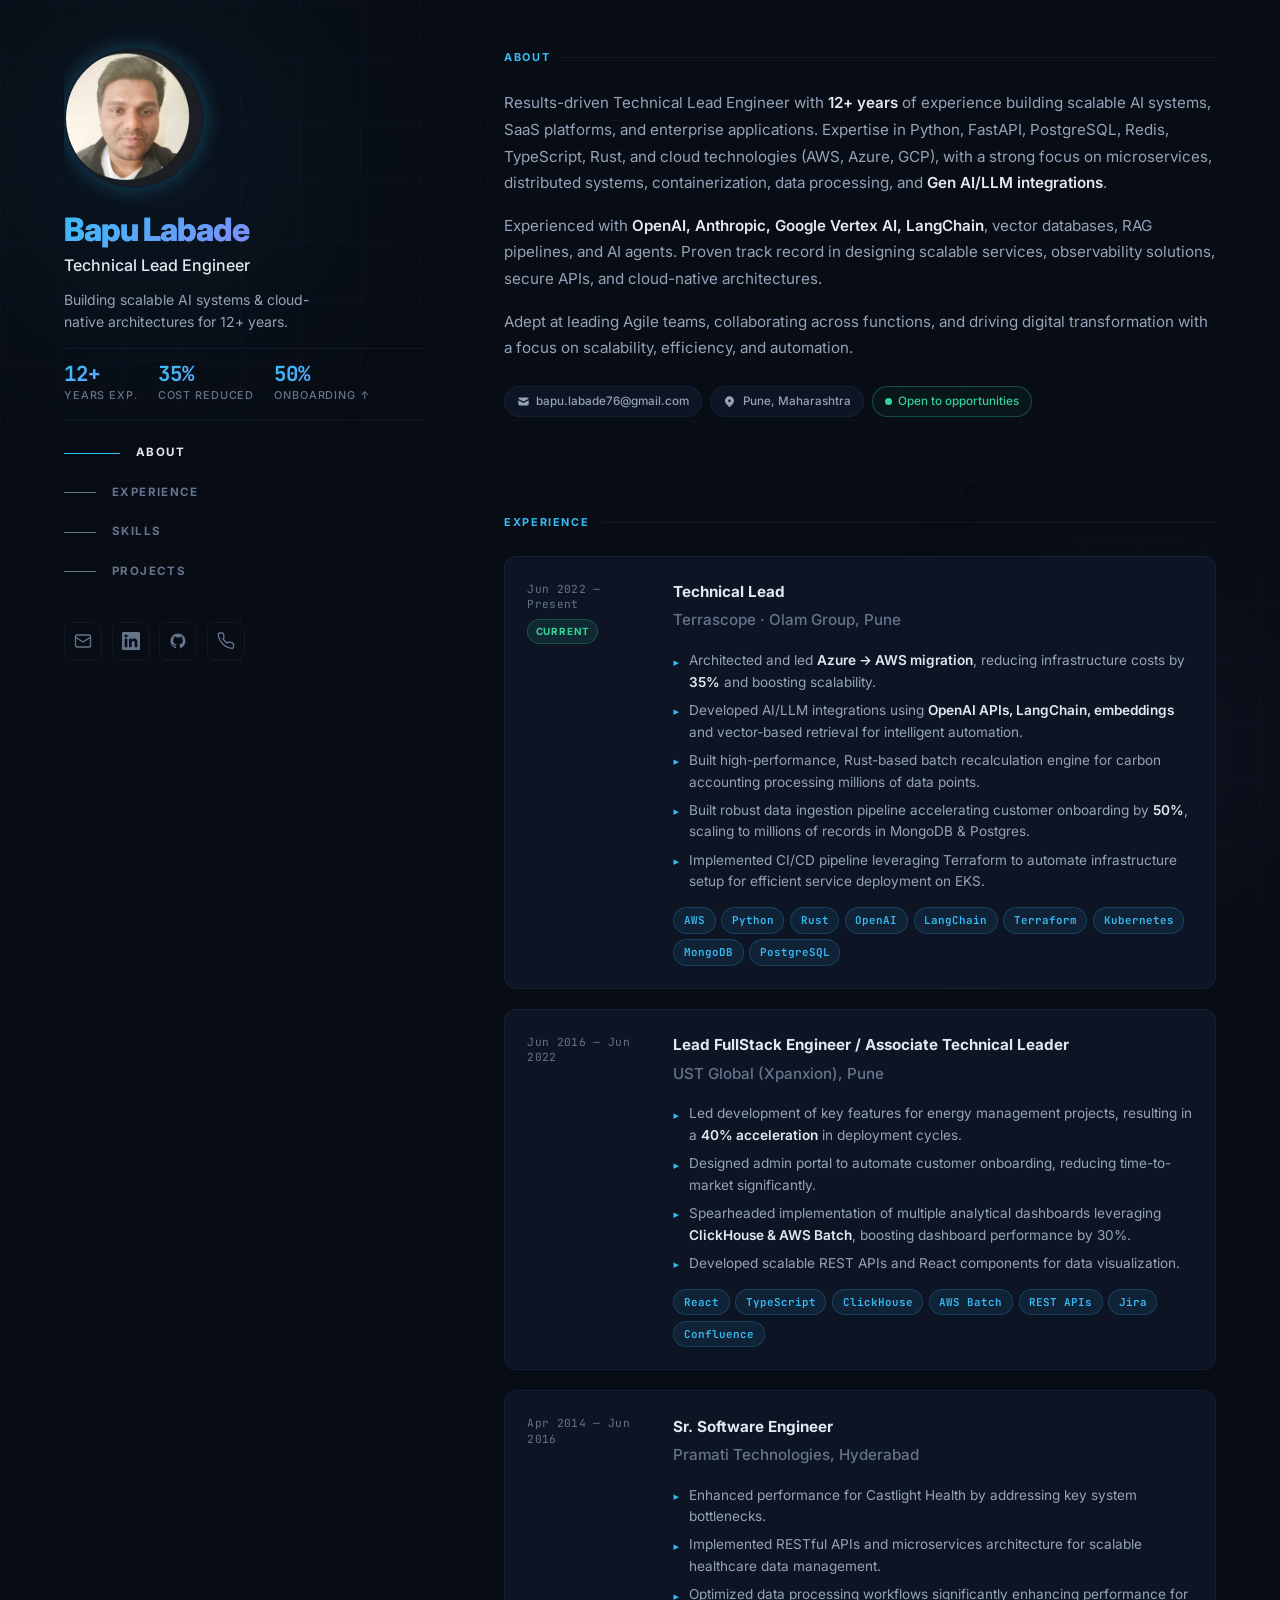
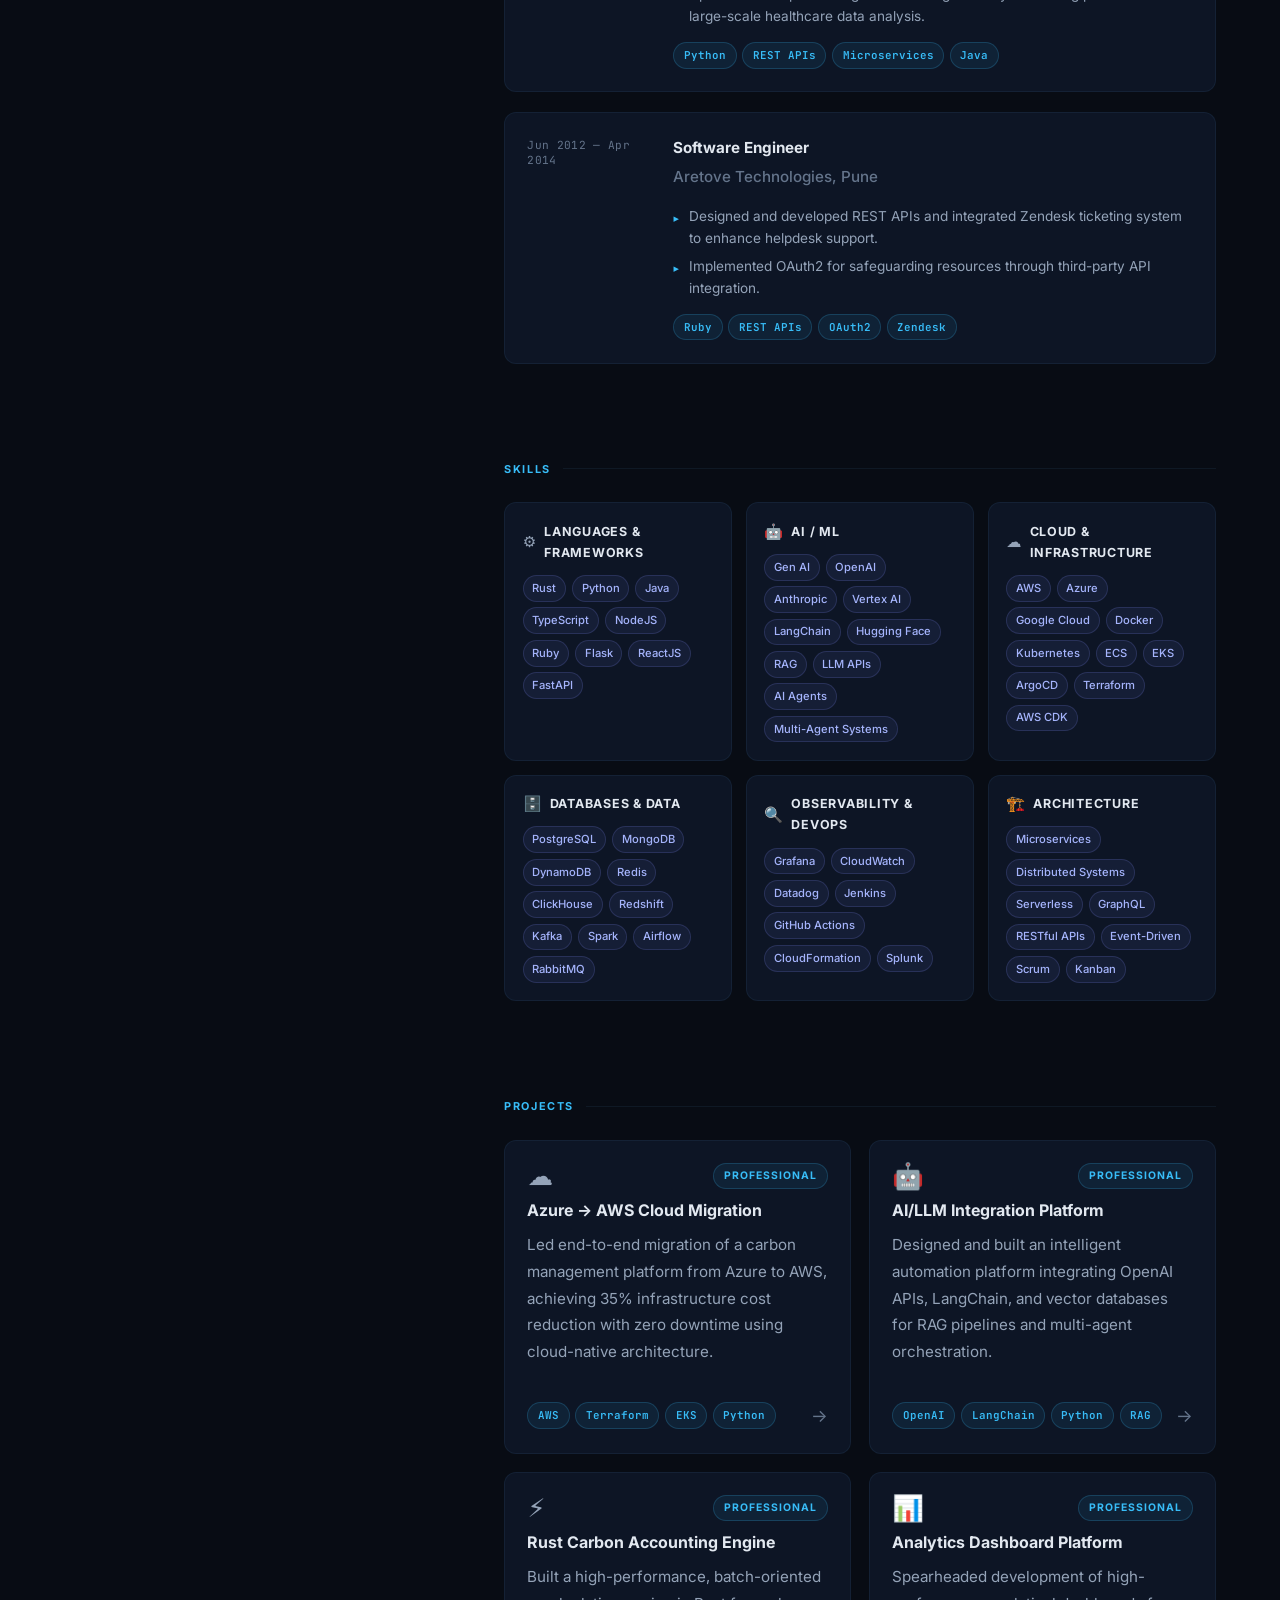
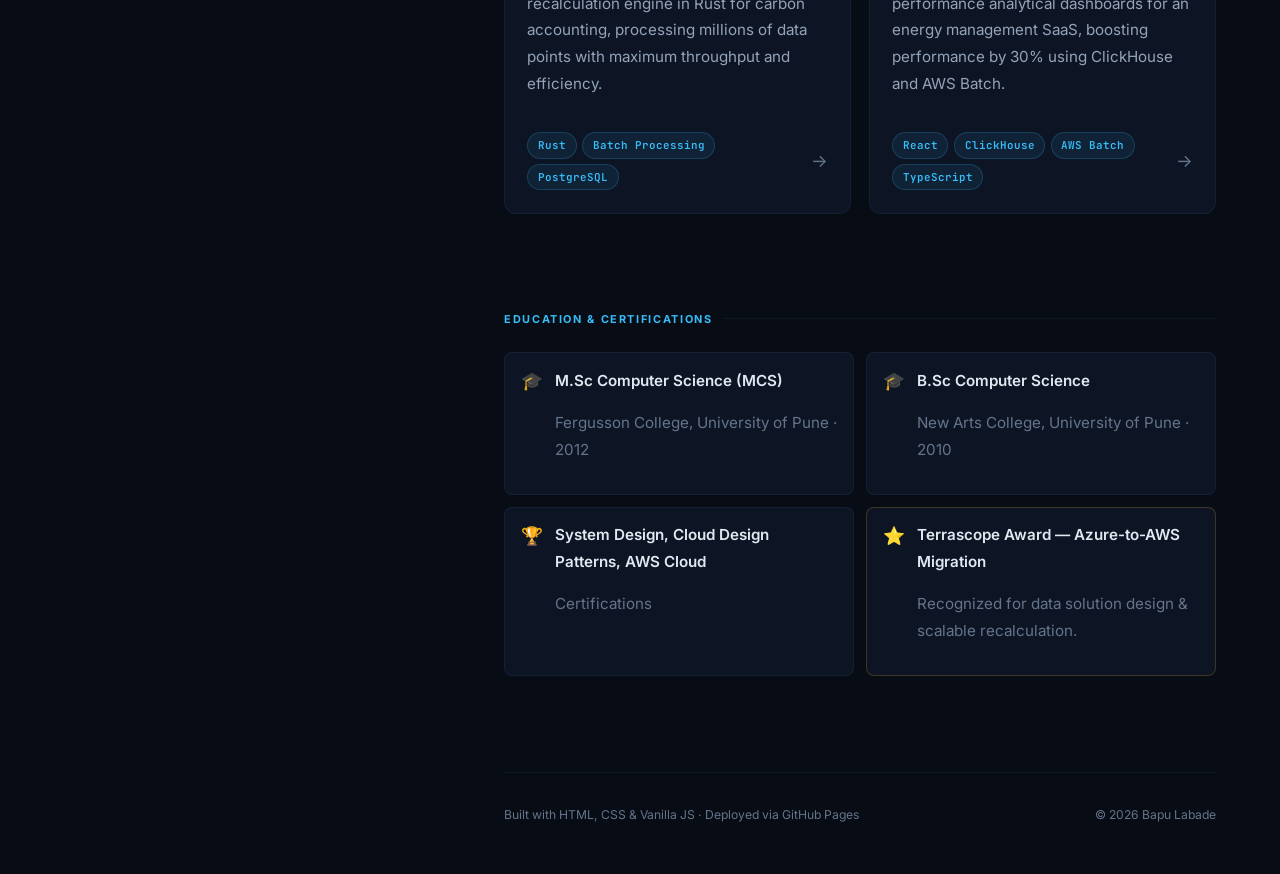
==== commit b80d9492: "Fix image extension and align top padding" ====
--- a/index.html
+++ b/index.html
@@ -25,7 +25,7 @@
             ====================================================== -->
             <header class="header">
                 <div class="header-top">
-                    <div class="avatar" aria-hidden="true">BL</div>
+                    <img src="profile.png" alt="Bapu Labade" class="avatar">
                     <h1><a href="/">Bapu Labade</a></h1>
                     <h2>Technical Lead Engineer</h2>
                     <p class="tagline">Building scalable AI systems &amp; cloud-native architectures for 12+ years.</p>
@@ -76,12 +76,12 @@
                         </a>
                     </li>
                     <li>
-                        <a href="https://www.linkedin.com/in/bapu-labade/" target="_blank" rel="noreferrer" aria-label="LinkedIn">
+                        <a href="https://www.linkedin.com/in/bapu-l-a3662841/" target="_blank" rel="noreferrer" aria-label="LinkedIn">
                             <svg width="18" height="18" viewBox="0 0 24 24" fill="currentColor"><path d="M20.447 20.452h-3.554v-5.569c0-1.328-.027-3.037-1.852-3.037-1.853 0-2.136 1.445-2.136 2.939v5.667H9.351V9h3.414v1.561h.046c.477-.9 1.637-1.85 3.37-1.85 3.601 0 4.267 2.37 4.267 5.455v6.286zM5.337 7.433a2.062 2.062 0 0 1-2.063-2.065 2.064 2.064 0 1 1 2.063 2.065zm1.782 13.019H3.555V9h3.564v11.452zM22.225 0H1.771C.792 0 0 .774 0 1.729v20.542C0 23.227.792 24 1.771 24h20.451C23.2 24 24 23.227 24 22.271V1.729C24 .774 23.2 0 22.222 0h.003z"/></svg>
                         </a>
                     </li>
                     <li>
-                        <a href="#" target="_blank" rel="noreferrer" aria-label="GitHub">
+                        <a href="https://github.com/ff-bapul" target="_blank" rel="noreferrer" aria-label="GitHub">
                             <svg width="18" height="18" viewBox="0 0 24 24" fill="currentColor"><path fill-rule="evenodd" d="M12 2C6.477 2 2 6.484 2 12.017c0 4.425 2.865 8.18 6.839 9.504.5.092.682-.217.682-.483 0-.237-.008-.868-.013-1.703-2.782.605-3.369-1.343-3.369-1.343-.454-1.158-1.11-1.466-1.11-1.466-.908-.62.069-.608.069-.608 1.003.07 1.531 1.032 1.531 1.032.892 1.53 2.341 1.088 2.91.832.092-.647.35-1.088.636-1.338-2.22-.253-4.555-1.113-4.555-4.951 0-1.093.39-1.988 1.029-2.688-.103-.253-.446-1.272.098-2.65 0 0 .84-.27 2.75 1.026A9.564 9.564 0 0 1 12 6.844a9.59 9.59 0 0 1 2.504.337c1.909-1.296 2.747-1.027 2.747-1.027.546 1.379.202 2.398.1 2.651.64.7 1.028 1.595 1.028 2.688 0 3.848-2.339 4.695-4.566 4.943.359.309.678.92.678 1.855 0 1.338-.012 2.419-.012 2.747 0 .268.18.58.688.482A10.02 10.02 0 0 0 22 12.017C22 6.484 17.522 2 12 2z" clip-rule="evenodd"/></svg>
                         </a>
                     </li>
--- a/style.css
+++ b/style.css
@@ -89,7 +89,7 @@
     position: relative; z-index: 2;
     max-width: 1440px;           /* wider than before (was 1280px) */
     margin: 0 auto;
-    padding: 3rem 2rem;
+    padding: 1rem 2rem;
     min-height: 100vh;
 }
 
@@ -115,7 +115,7 @@
     display: flex;
     flex-direction: column;
     gap: 2rem;
-    padding: 3rem 0;
+    padding: 1.5rem 0;
 }
 
 @media (min-width: 1024px) {
@@ -125,7 +125,7 @@
         width: 360px;        /* fixed width — gives right panel maximum room */
         flex-shrink: 0;
         max-height: 100vh;
-        padding: 6rem 0;
+        padding: 3rem 0;
         justify-content: space-between;
         overflow-y: auto;
     }
@@ -133,11 +133,11 @@
 
 /* Avatar */
 .avatar {
-    width: 60px; height: 60px; border-radius: 50%;
-    background: var(--accent-gradient);
-    display: flex; align-items: center; justify-content: center;
-    font-family: var(--font-mono); font-weight: 700; font-size: 1rem;
-    color: var(--bg); letter-spacing: 1px; margin-bottom: 0.5rem;
+    width: 140px; height: 140px; border-radius: 50%;
+    object-fit: cover;
+    margin-bottom: 1rem;
+    border: 2px solid var(--border);
+    box-shadow: 0 0 20px rgba(56,189,248,.3);
     animation: pulse-glow 3s ease-in-out infinite;
 }
 
@@ -200,8 +200,8 @@
 /* ==========================================================
    MAIN CONTENT — RIGHT PANEL (takes all remaining width)
    ========================================================== */
-.content { flex: 1; min-width: 0; padding: 3rem 0; }
-@media (min-width: 1024px) { .content { padding: 6rem 0; } }
+.content { flex: 1; min-width: 0; padding: 1.5rem 0; }
+@media (min-width: 1024px) { .content { padding: 3rem 0; } }
 
 /* ==========================================================
    SECTIONS
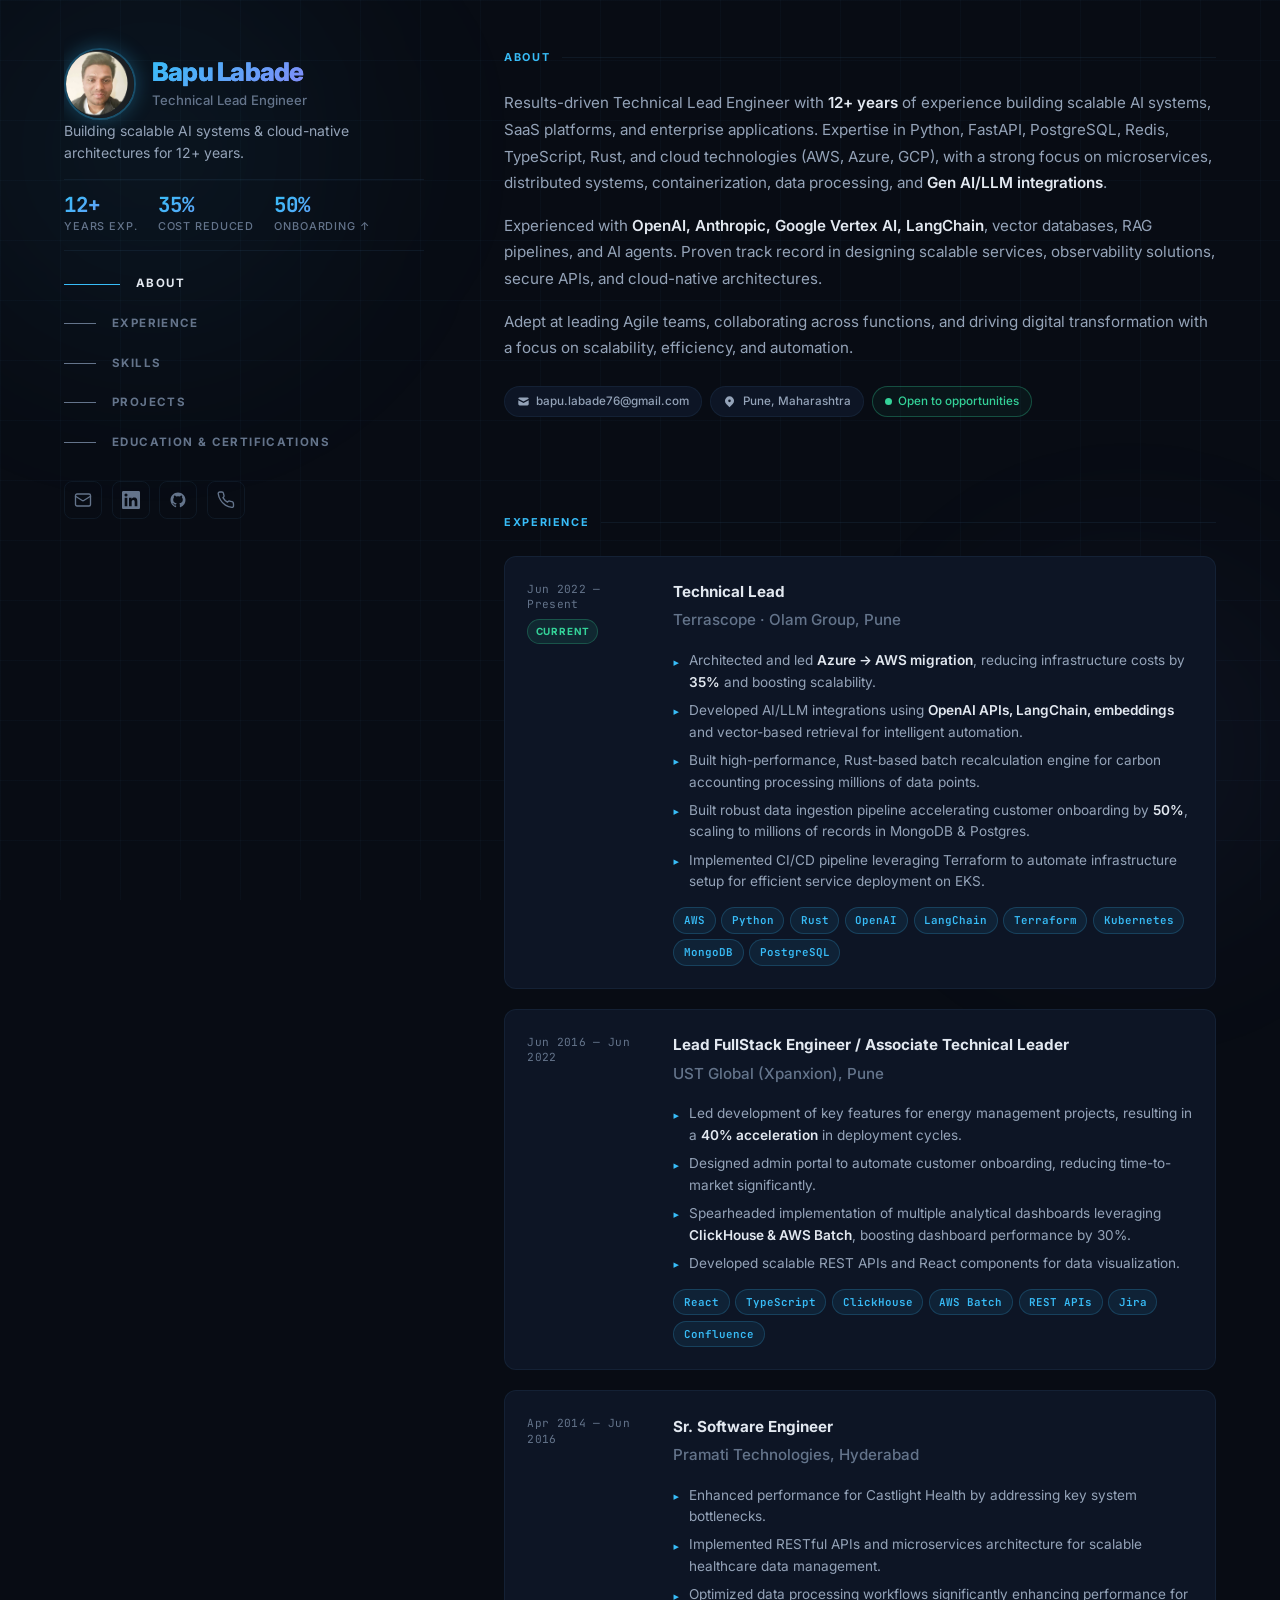
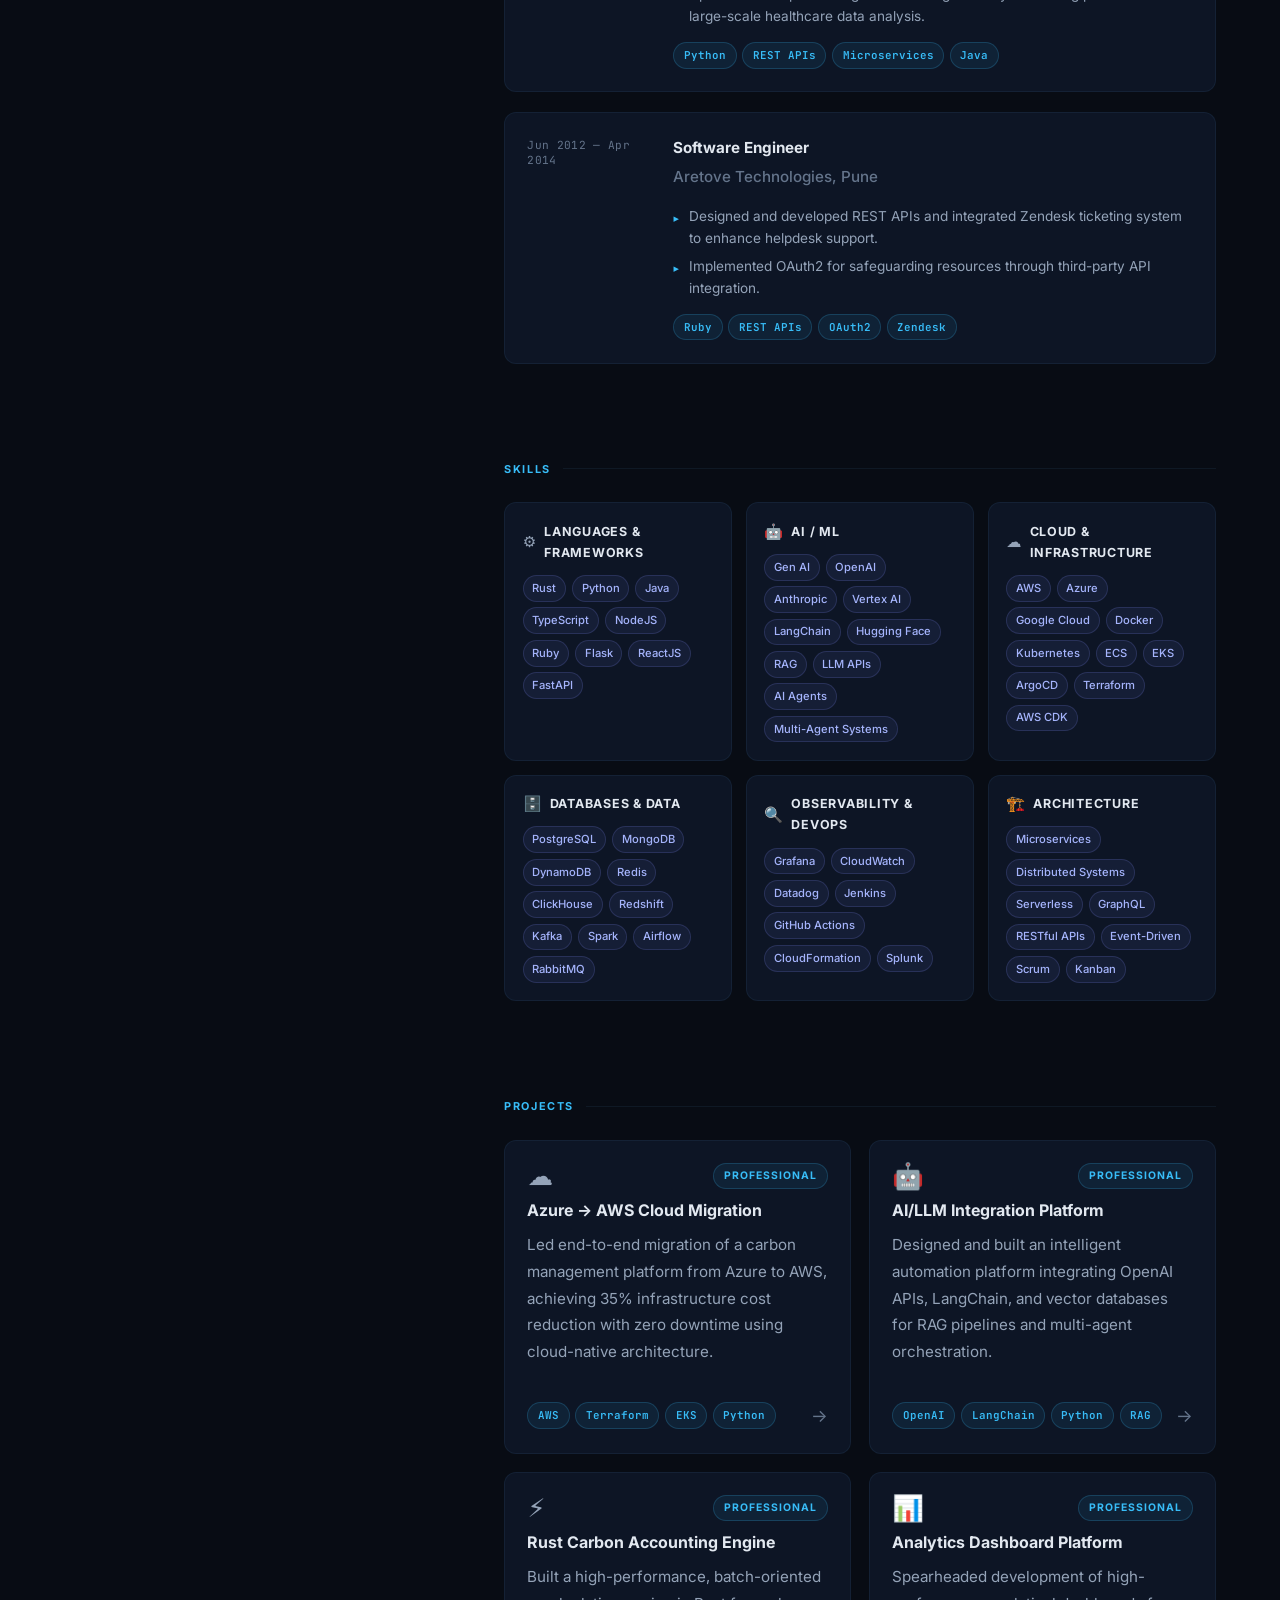
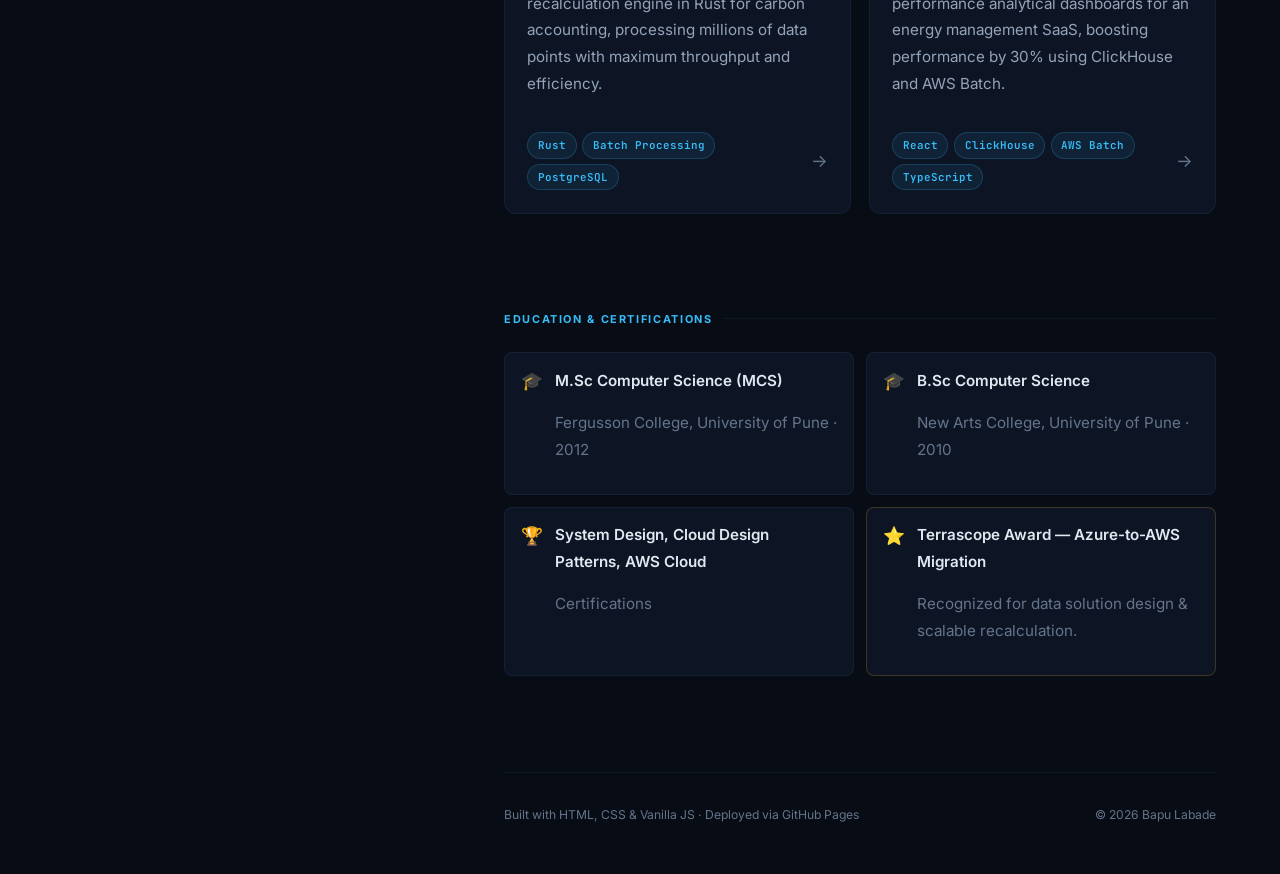
==== commit 8e2765db: "Inline profile photo with name, add Education nav link, tighten layout" ====
--- a/index.html
+++ b/index.html
@@ -25,9 +25,14 @@
             ====================================================== -->
             <header class="header">
                 <div class="header-top">
-                    <img src="profile.png" alt="Bapu Labade" class="avatar">
-                    <h1><a href="/">Bapu Labade</a></h1>
-                    <h2>Technical Lead Engineer</h2>
+                    <!-- Profile photo + name row -->
+                    <div class="profile-row">
+                        <img src="profile.png" alt="Bapu Labade" class="avatar">
+                        <div class="profile-info">
+                            <h1><a href="/">Bapu Labade</a></h1>
+                            <h2>Technical Lead Engineer</h2>
+                        </div>
+                    </div>
                     <p class="tagline">Building scalable AI systems &amp; cloud-native architectures for 12+ years.</p>
 
                     <div class="stats">
@@ -63,6 +68,10 @@
                             <li><a class="nav-link" href="#projects">
                                 <span class="nav-indicator"></span>
                                 <span class="nav-text">Projects</span>
+                            </a></li>
+                            <li><a class="nav-link" href="#education">
+                                <span class="nav-indicator"></span>
+                                <span class="nav-text">Education &amp; Certifications</span>
                             </a></li>
                         </ul>
                     </nav>
--- a/style.css
+++ b/style.css
@@ -114,7 +114,7 @@
 .header {
     display: flex;
     flex-direction: column;
-    gap: 2rem;
+    gap: 1.25rem;
     padding: 1.5rem 0;
 }
 
@@ -131,12 +131,28 @@
     }
 }
 
+/* Profile row: photo beside name */
+.profile-row {
+    display: flex;
+    align-items: center;
+    gap: 1rem;
+}
+
+.profile-info {
+    display: flex;
+    flex-direction: column;
+    gap: 0.2rem;
+    min-width: 0;
+}
+
 /* Avatar */
 .avatar {
-    width: 140px; height: 140px; border-radius: 50%;
+    width: 72px;
+    height: 72px;
+    border-radius: 50%;
     object-fit: cover;
-    margin-bottom: 1rem;
-    border: 2px solid var(--border);
+    flex-shrink: 0;
+    border: 2px solid rgba(56,189,248,.35);
     box-shadow: 0 0 20px rgba(56,189,248,.3);
     animation: pulse-glow 3s ease-in-out infinite;
 }
@@ -147,9 +163,9 @@
 }
 
 .header h1 {
-    font-size: clamp(1.7rem, 2.5vw, 2.4rem);
-    font-weight: 800; letter-spacing: -0.03em; line-height: 1.1;
-    margin-bottom: 0.3rem;
+    font-size: clamp(1.2rem, 2vw, 1.6rem);
+    font-weight: 800; letter-spacing: -0.03em; line-height: 1.15;
+    margin-bottom: 0;
     background: var(--accent-gradient);
     -webkit-background-clip: text; -webkit-text-fill-color: transparent;
     background-clip: text;
@@ -157,8 +173,8 @@
 @supports not (-webkit-background-clip: text) { .header h1 { color: var(--accent-1); } }
 .header h1 a { background: var(--accent-gradient); -webkit-background-clip: text; -webkit-text-fill-color: transparent; background-clip: text; }
 
-.header h2 { font-size: 1rem; font-weight: 500; color: var(--text-heading); margin-bottom: 0.6rem; }
-.tagline   { font-size: 0.875rem; color: var(--text-body); max-width: 280px; line-height: 1.6; }
+.header h2 { font-size: 0.82rem; font-weight: 500; color: var(--text-muted); margin-bottom: 0; }
+.tagline   { font-size: 0.875rem; color: var(--text-body); max-width: 300px; line-height: 1.6; }
 
 /* Stats */
 .stats { display: flex; gap: 1.25rem; padding: 0.9rem 0; border-top: 1px solid var(--border); border-bottom: 1px solid var(--border); margin: 0.9rem 0; flex-wrap: wrap; }
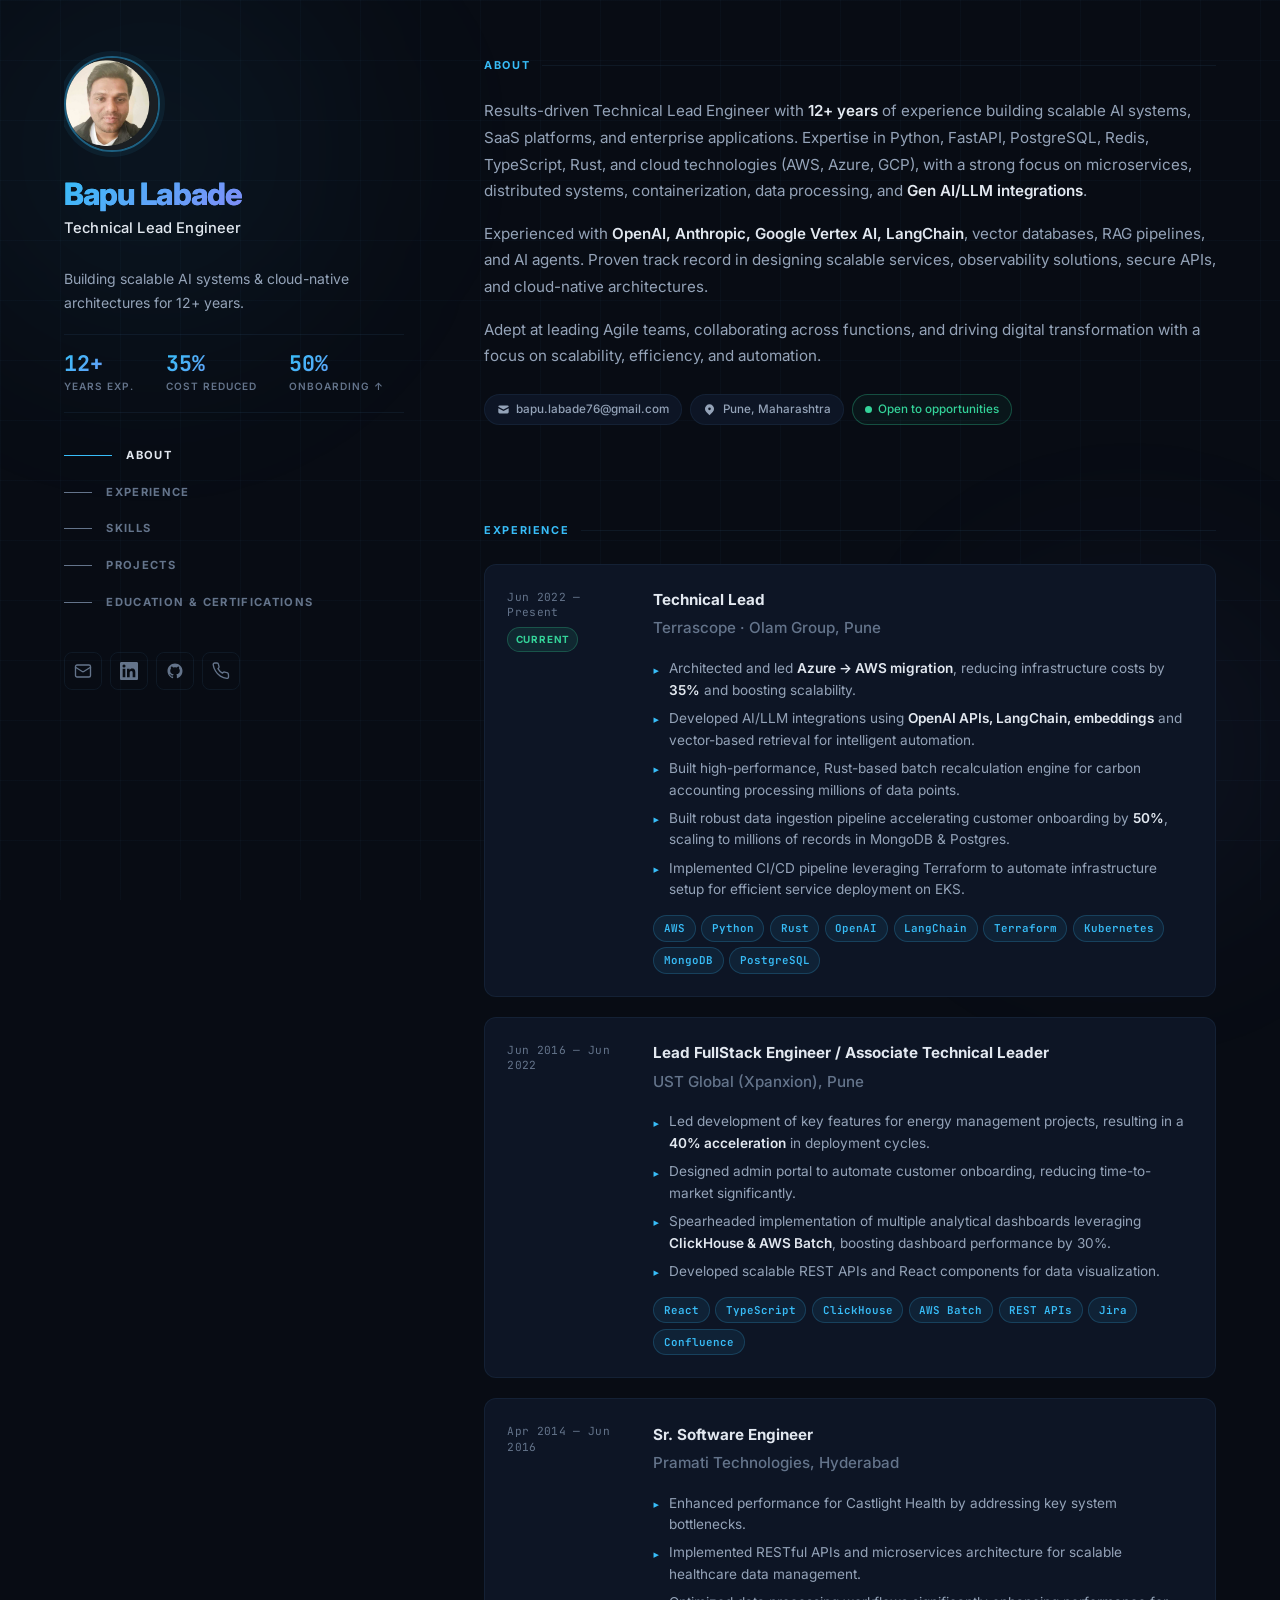
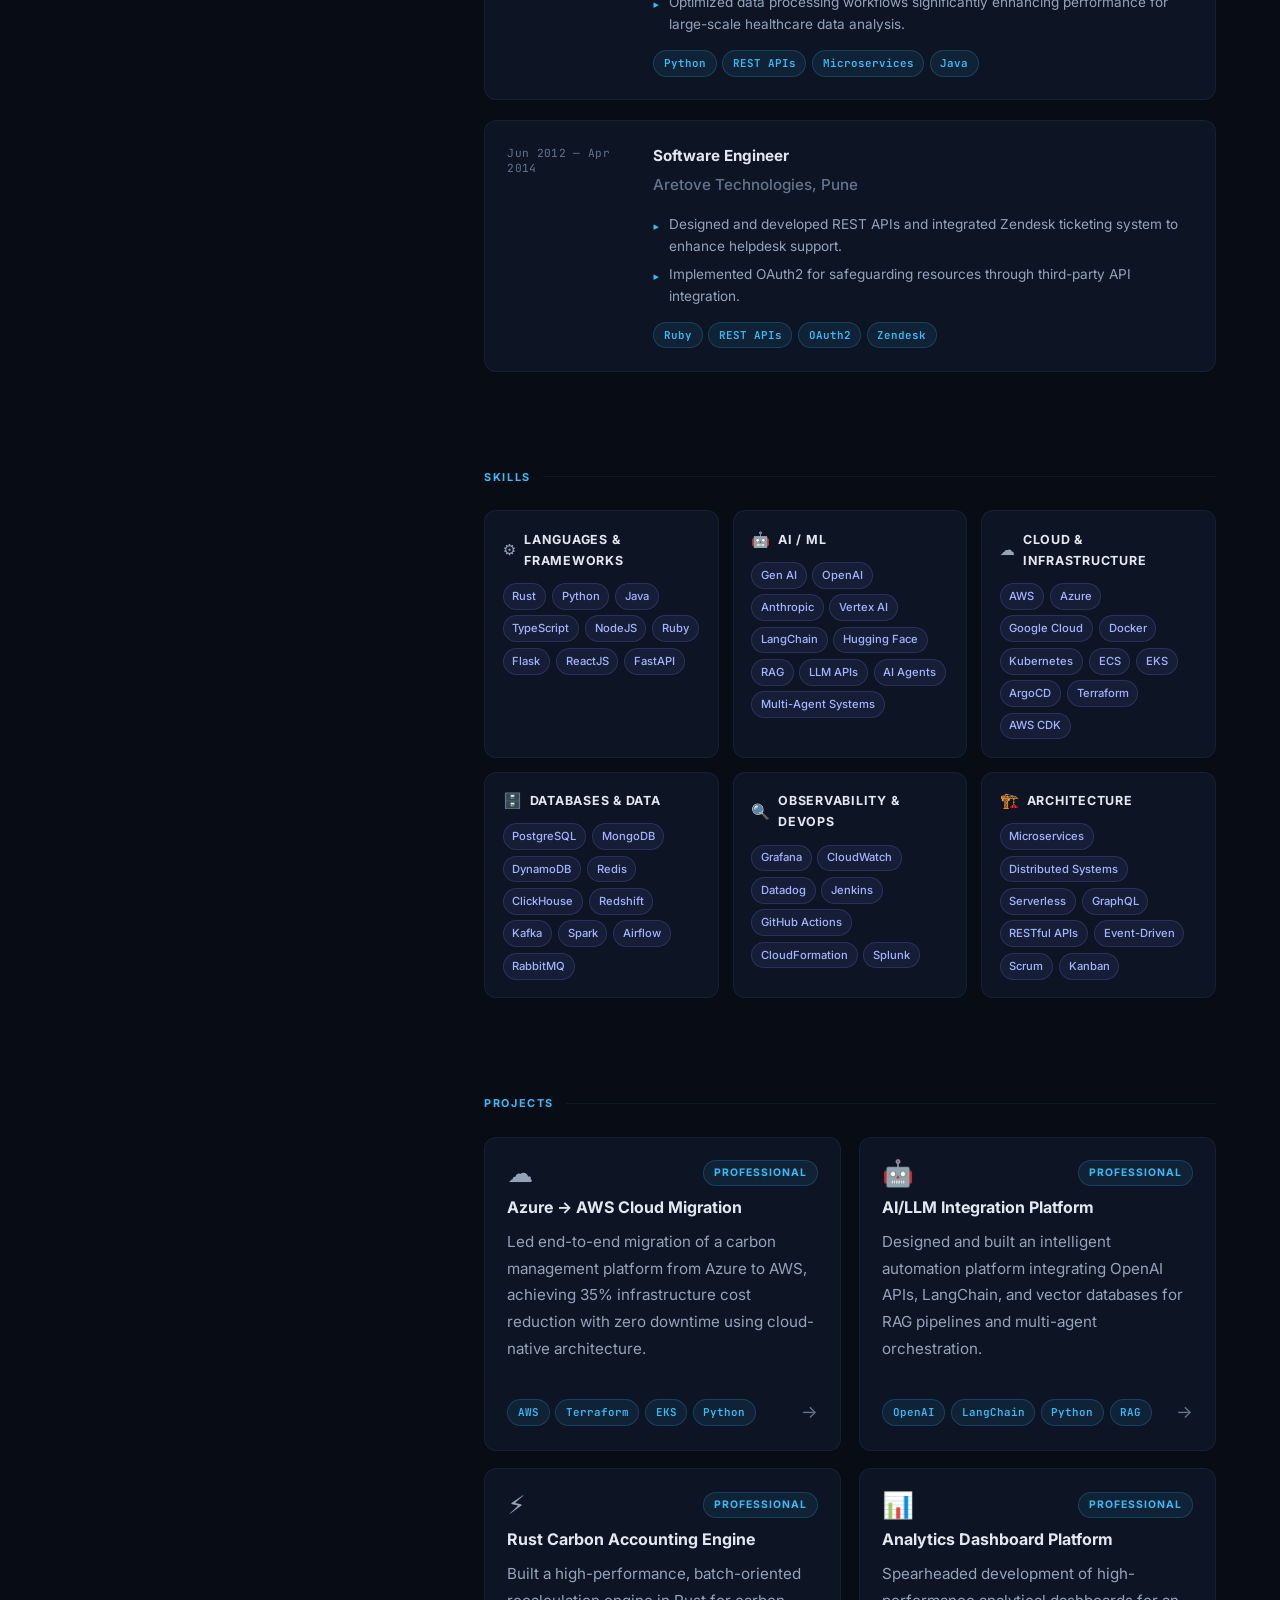
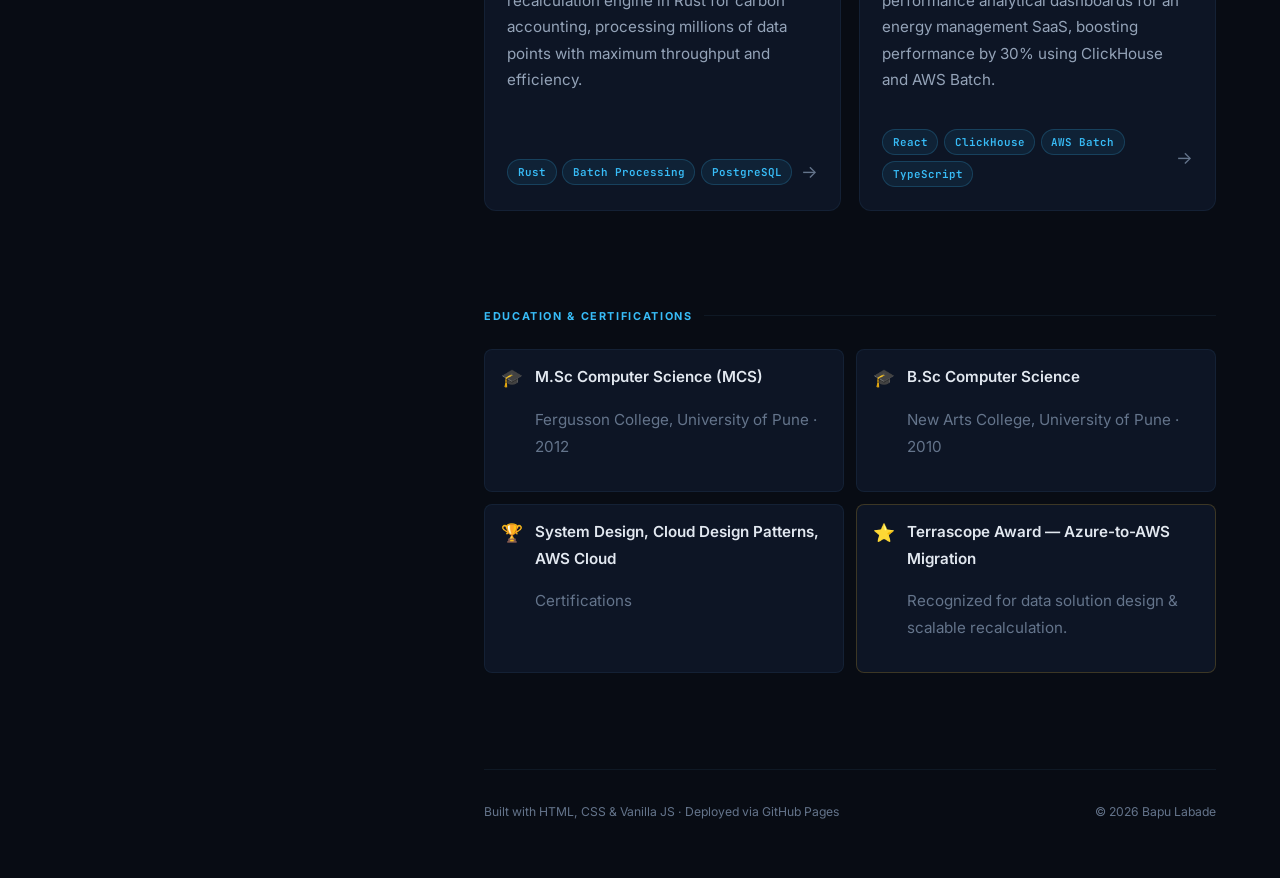
==== commit aaf4ef73: "Redesign left sidebar: stacked photo, proper spacing, clean professional look" ====
--- a/index.html
+++ b/index.html
@@ -25,14 +25,16 @@
             ====================================================== -->
             <header class="header">
                 <div class="header-top">
-                    <!-- Profile photo + name row -->
-                    <div class="profile-row">
-                        <img src="profile.png" alt="Bapu Labade" class="avatar">
-                        <div class="profile-info">
-                            <h1><a href="/">Bapu Labade</a></h1>
-                            <h2>Technical Lead Engineer</h2>
-                        </div>
-                    </div>
+
+                    <!-- Profile photo -->
+                    <img src="profile.png" alt="Bapu Labade" class="avatar">
+
+                    <!-- Name & title -->
+                    <div class="name-block">
+                        <h1><a href="/">Bapu Labade</a></h1>
+                        <h2>Technical Lead Engineer</h2>
+                    </div>
+
                     <p class="tagline">Building scalable AI systems &amp; cloud-native architectures for 12+ years.</p>
 
                     <div class="stats">
--- a/style.css
+++ b/style.css
@@ -6,7 +6,6 @@
     --bg-card:         #0d1525;
     --bg-card-hover:   #111e35;
     --border:          rgba(99, 179, 237, 0.08);
-    --border-hover:    rgba(99, 179, 237, 0.2);
     --text-muted:      #64748b;
     --text-body:       #94a3b8;
     --text-heading:    #e2e8f0;
@@ -72,9 +71,7 @@
     to   { transform: translate(40px,30px) scale(1.08); }
 }
 
-/* ==========================================================
-   CURSOR GLOW
-   ========================================================== */
+/* Cursor glow */
 #cursor-glow {
     position: fixed; width: 700px; height: 700px; border-radius: 50%;
     background: radial-gradient(circle, rgba(56,189,248,.06), transparent 65%);
@@ -83,13 +80,13 @@
 }
 
 /* ==========================================================
-   LAYOUT — wider max-width, balanced split
+   PAGE LAYOUT
    ========================================================== */
 .layout {
     position: relative; z-index: 2;
-    max-width: 1440px;           /* wider than before (was 1280px) */
+    max-width: 1440px;
     margin: 0 auto;
-    padding: 1rem 2rem;
+    padding: 1.5rem 2rem;
     min-height: 100vh;
 }
 
@@ -100,124 +97,191 @@
 }
 
 @media (min-width: 1024px) {
-    .layout { padding: 0 4rem; }  /* tighter side padding for more content width */
-    .container {
-        flex-direction: row;
-        align-items: flex-start;
-        gap: 5rem;
-    }
-}
-
-/* ==========================================================
-   HEADER — LEFT STICKY PANEL (fixed 360px, not %)
+    .layout { padding: 0 4rem; }
+    .container { flex-direction: row; align-items: flex-start; gap: 5rem; }
+}
+
+/* ==========================================================
+   LEFT SIDEBAR
    ========================================================== */
 .header {
     display: flex;
     flex-direction: column;
-    gap: 1.25rem;
-    padding: 1.5rem 0;
+    justify-content: space-between;
+    padding: 2rem 0;
 }
 
 @media (min-width: 1024px) {
     .header {
         position: sticky;
         top: 0;
-        width: 360px;        /* fixed width — gives right panel maximum room */
+        width: 340px;
         flex-shrink: 0;
         max-height: 100vh;
-        padding: 3rem 0;
-        justify-content: space-between;
+        padding: 3.5rem 0;
         overflow-y: auto;
     }
 }
 
-/* Profile row: photo beside name */
-.profile-row {
-    display: flex;
-    align-items: center;
-    gap: 1rem;
-}
-
-.profile-info {
+/* Inner scroll group */
+.header-top {
     display: flex;
     flex-direction: column;
-    gap: 0.2rem;
-    min-width: 0;
-}
-
-/* Avatar */
+}
+
+/* ── Profile Photo ─────────────────────────────────────── */
 .avatar {
-    width: 72px;
-    height: 72px;
+    display: block;
+    width: 96px;
+    height: 96px;
     border-radius: 50%;
     object-fit: cover;
+    border: 2px solid rgba(56,189,248,.45);
+    box-shadow: 0 0 0 5px rgba(56,189,248,.07);
+    margin-bottom: 1.5rem;
+    animation: pulse-glow 3s ease-in-out infinite;
+}
+
+@keyframes pulse-glow {
+    0%, 100% { box-shadow: 0 0 0 5px rgba(56,189,248,.07), 0 0 18px rgba(56,189,248,.2); }
+    50%       { box-shadow: 0 0 0 7px rgba(56,189,248,.12), 0 0 32px rgba(56,189,248,.38), 0 0 52px rgba(129,140,248,.12); }
+}
+
+/* ── Name & Title ──────────────────────────────────────── */
+.name-block {
+    margin-bottom: 0.75rem;
+}
+
+.header h1 {
+    font-size: clamp(1.6rem, 2.4vw, 2.1rem);
+    font-weight: 800;
+    letter-spacing: -0.03em;
+    line-height: 1.15;
+    margin-bottom: 0.3rem;
+    background: var(--accent-gradient);
+    -webkit-background-clip: text;
+    -webkit-text-fill-color: transparent;
+    background-clip: text;
+}
+@supports not (-webkit-background-clip: text) { .header h1 { color: var(--accent-1); } }
+.header h1 a {
+    background: var(--accent-gradient);
+    -webkit-background-clip: text;
+    -webkit-text-fill-color: transparent;
+    background-clip: text;
+}
+
+.header h2 {
+    font-size: 0.92rem;
+    font-weight: 500;
+    color: var(--text-heading);
+    letter-spacing: 0.01em;
+}
+
+/* ── Tagline ───────────────────────────────────────────── */
+.tagline {
+    font-size: 0.875rem;
+    color: var(--text-body);
+    line-height: 1.7;
+    margin-top: 0.85rem;
+    padding-bottom: 1.25rem;
+    border-bottom: 1px solid var(--border);
+}
+
+/* ── Stats ─────────────────────────────────────────────── */
+.stats {
+    display: flex;
+    gap: 2rem;
+    padding: 1.1rem 0;
+    border-bottom: 1px solid var(--border);
+}
+
+.stat-item { display: flex; flex-direction: column; gap: 3px; }
+
+.stat-number {
+    font-family: var(--font-mono);
+    font-size: 1.35rem;
+    font-weight: 700;
+    line-height: 1;
+    background: var(--accent-gradient);
+    -webkit-background-clip: text;
+    -webkit-text-fill-color: transparent;
+    background-clip: text;
+}
+@supports not (-webkit-background-clip: text) { .stat-number { color: var(--accent-1); } }
+
+.stat-label {
+    font-size: 0.63rem;
+    text-transform: uppercase;
+    letter-spacing: 0.1em;
+    color: var(--text-muted);
+    font-weight: 600;
+}
+
+/* ── Navigation ────────────────────────────────────────── */
+.nav { margin-top: 1.5rem; display: none; }
+@media (min-width: 1024px) { .nav { display: block; } }
+
+.nav ul { display: flex; flex-direction: column; gap: 0; }
+
+.nav-link {
+    display: flex;
+    align-items: center;
+    gap: 0.9rem;
+    padding: 0.55rem 0;
+    font-size: 0.7rem;
+    font-weight: 700;
+    text-transform: uppercase;
+    letter-spacing: 0.12em;
+    color: var(--text-muted);
+    transition: color 0.25s;
+}
+
+.nav-indicator {
+    height: 1px;
+    width: 1.75rem;
+    background: currentColor;
+    transition: width 0.3s ease, background 0.3s;
     flex-shrink: 0;
-    border: 2px solid rgba(56,189,248,.35);
-    box-shadow: 0 0 20px rgba(56,189,248,.3);
-    animation: pulse-glow 3s ease-in-out infinite;
-}
-
-@keyframes pulse-glow {
-    0%, 100% { box-shadow: 0 0 20px rgba(56,189,248,.3); }
-    50%       { box-shadow: 0 0 40px rgba(56,189,248,.5), 0 0 60px rgba(129,140,248,.2); }
-}
-
-.header h1 {
-    font-size: clamp(1.2rem, 2vw, 1.6rem);
-    font-weight: 800; letter-spacing: -0.03em; line-height: 1.15;
-    margin-bottom: 0;
-    background: var(--accent-gradient);
-    -webkit-background-clip: text; -webkit-text-fill-color: transparent;
-    background-clip: text;
-}
-@supports not (-webkit-background-clip: text) { .header h1 { color: var(--accent-1); } }
-.header h1 a { background: var(--accent-gradient); -webkit-background-clip: text; -webkit-text-fill-color: transparent; background-clip: text; }
-
-.header h2 { font-size: 0.82rem; font-weight: 500; color: var(--text-muted); margin-bottom: 0; }
-.tagline   { font-size: 0.875rem; color: var(--text-body); max-width: 300px; line-height: 1.6; }
-
-/* Stats */
-.stats { display: flex; gap: 1.25rem; padding: 0.9rem 0; border-top: 1px solid var(--border); border-bottom: 1px solid var(--border); margin: 0.9rem 0; flex-wrap: wrap; }
-.stat-item { display: flex; flex-direction: column; gap: 2px; }
-.stat-number {
-    font-family: var(--font-mono); font-size: 1.3rem; font-weight: 700; line-height: 1;
-    background: var(--accent-gradient);
-    -webkit-background-clip: text; -webkit-text-fill-color: transparent; background-clip: text;
-}
-@supports not (-webkit-background-clip: text) { .stat-number { color: var(--accent-1); } }
-.stat-label { font-size: 0.68rem; text-transform: uppercase; letter-spacing: 0.08em; color: var(--text-muted); font-weight: 500; }
-
-/* Navigation */
-.nav { margin-top: 0.25rem; display: none; }
-@media (min-width: 1024px) { .nav { display: block; } }
-
-.nav ul { display: flex; flex-direction: column; gap: 0.15rem; }
-
-.nav-link {
-    display: flex; align-items: center; gap: 1rem;
-    padding: 0.55rem 0; font-size: 0.72rem; font-weight: 700;
-    text-transform: uppercase; letter-spacing: 0.12em;
-    color: var(--text-muted); transition: color 0.25s;
-}
-.nav-indicator { height: 1px; width: 2rem; background: currentColor; transition: width 0.3s ease, background 0.3s; flex-shrink: 0; }
+}
+
 .nav-link:hover, .nav-link.active { color: var(--text-heading); }
-.nav-link:hover .nav-indicator, .nav-link.active .nav-indicator { width: 3.5rem; background: var(--accent-1); }
-
-/* Socials */
-.socials { display: flex; gap: 0.6rem; align-items: center; flex-wrap: wrap; }
+.nav-link:hover .nav-indicator, .nav-link.active .nav-indicator {
+    width: 3rem;
+    background: var(--accent-1);
+}
+
+/* ── Socials ───────────────────────────────────────────── */
+.socials {
+    display: flex;
+    gap: 0.5rem;
+    align-items: center;
+    flex-wrap: wrap;
+    padding-top: 2rem;
+}
 .socials li { display: flex; }
 .socials a {
-    display: flex; align-items: center; justify-content: center;
-    width: 38px; height: 38px; border-radius: var(--radius-sm);
-    border: 1px solid var(--border); color: var(--text-muted); transition: all 0.25s;
-}
-.socials a:hover { color: var(--accent-1); border-color: var(--accent-1); background: rgba(56,189,248,.06); transform: translateY(-2px); }
-
-/* ==========================================================
-   MAIN CONTENT — RIGHT PANEL (takes all remaining width)
-   ========================================================== */
-.content { flex: 1; min-width: 0; padding: 1.5rem 0; }
-@media (min-width: 1024px) { .content { padding: 3rem 0; } }
+    display: flex;
+    align-items: center;
+    justify-content: center;
+    width: 38px; height: 38px;
+    border-radius: var(--radius-sm);
+    border: 1px solid var(--border);
+    color: var(--text-muted);
+    transition: all 0.25s;
+}
+.socials a:hover {
+    color: var(--accent-1);
+    border-color: var(--accent-1);
+    background: rgba(56,189,248,.06);
+    transform: translateY(-2px);
+}
+
+/* ==========================================================
+   RIGHT CONTENT PANEL
+   ========================================================== */
+.content { flex: 1; min-width: 0; padding: 2rem 0; }
+@media (min-width: 1024px) { .content { padding: 3.5rem 0; } }
 
 /* ==========================================================
    SECTIONS
@@ -233,7 +297,7 @@
 
 .section-content p { margin-bottom: 1rem; font-size: 0.95rem; line-height: 1.75; }
 
-/* Chips */
+/* Contact chips */
 .contact-chips { display: flex; flex-wrap: wrap; gap: 0.5rem; margin-top: 1.5rem; }
 .chip {
     display: inline-flex; align-items: center; gap: 0.4rem;
@@ -298,14 +362,10 @@
 .skill-tags span { font-size: 0.7rem; padding: 0.18rem 0.55rem; border-radius: 9999px; background: rgba(129,140,248,.08); color: #a5b4fc; border: 1px solid rgba(129,140,248,.18); font-weight: 500; }
 
 /* ==========================================================
-   PROJECTS GRID — clickable cards
-   ========================================================== */
-.proj-grid {
-    display: grid;
-    grid-template-columns: 1fr;
-    gap: 1.1rem;
-}
-@media (min-width: 640px)  { .proj-grid { grid-template-columns: repeat(2, 1fr); } }
+   PROJECTS GRID
+   ========================================================== */
+.proj-grid { display: grid; grid-template-columns: 1fr; gap: 1.1rem; }
+@media (min-width: 640px) { .proj-grid { grid-template-columns: repeat(2, 1fr); } }
 
 .proj-card {
     display: flex; flex-direction: column; gap: 0.7rem;
@@ -328,15 +388,9 @@
 
 .proj-title { font-size: 1rem; font-weight: 700; color: var(--text-heading); line-height: 1.3; transition: color 0.25s; }
 .proj-card:hover .proj-title { color: var(--accent-1); }
-
 .proj-desc { font-size: 0.845rem; line-height: 1.65; color: var(--text-body); flex: 1; }
-
 .proj-footer { display: flex; align-items: center; justify-content: space-between; margin-top: auto; padding-top: 0.5rem; }
-
-.proj-arrow {
-    font-size: 1.1rem; color: var(--text-muted); transition: all 0.25s;
-    flex-shrink: 0;
-}
+.proj-arrow { font-size: 1.1rem; color: var(--text-muted); transition: all 0.25s; flex-shrink: 0; }
 .proj-card:hover .proj-arrow { color: var(--accent-1); transform: translate(3px, -3px); }
 
 /* ==========================================================
@@ -358,7 +412,7 @@
 .footer { padding-top: 2rem; border-top: 1px solid var(--border); font-size: 0.76rem; color: var(--text-muted); display: flex; justify-content: space-between; align-items: center; flex-wrap: wrap; gap: 0.5rem; }
 
 /* ==========================================================
-   FADE-IN ANIMATIONS
+   SCROLL ANIMATIONS
    ========================================================== */
 .fade-in { opacity: 0; transform: translateY(20px); transition: opacity 0.55s ease, transform 0.55s ease; }
 .fade-in.visible { opacity: 1; transform: translateY(0); }
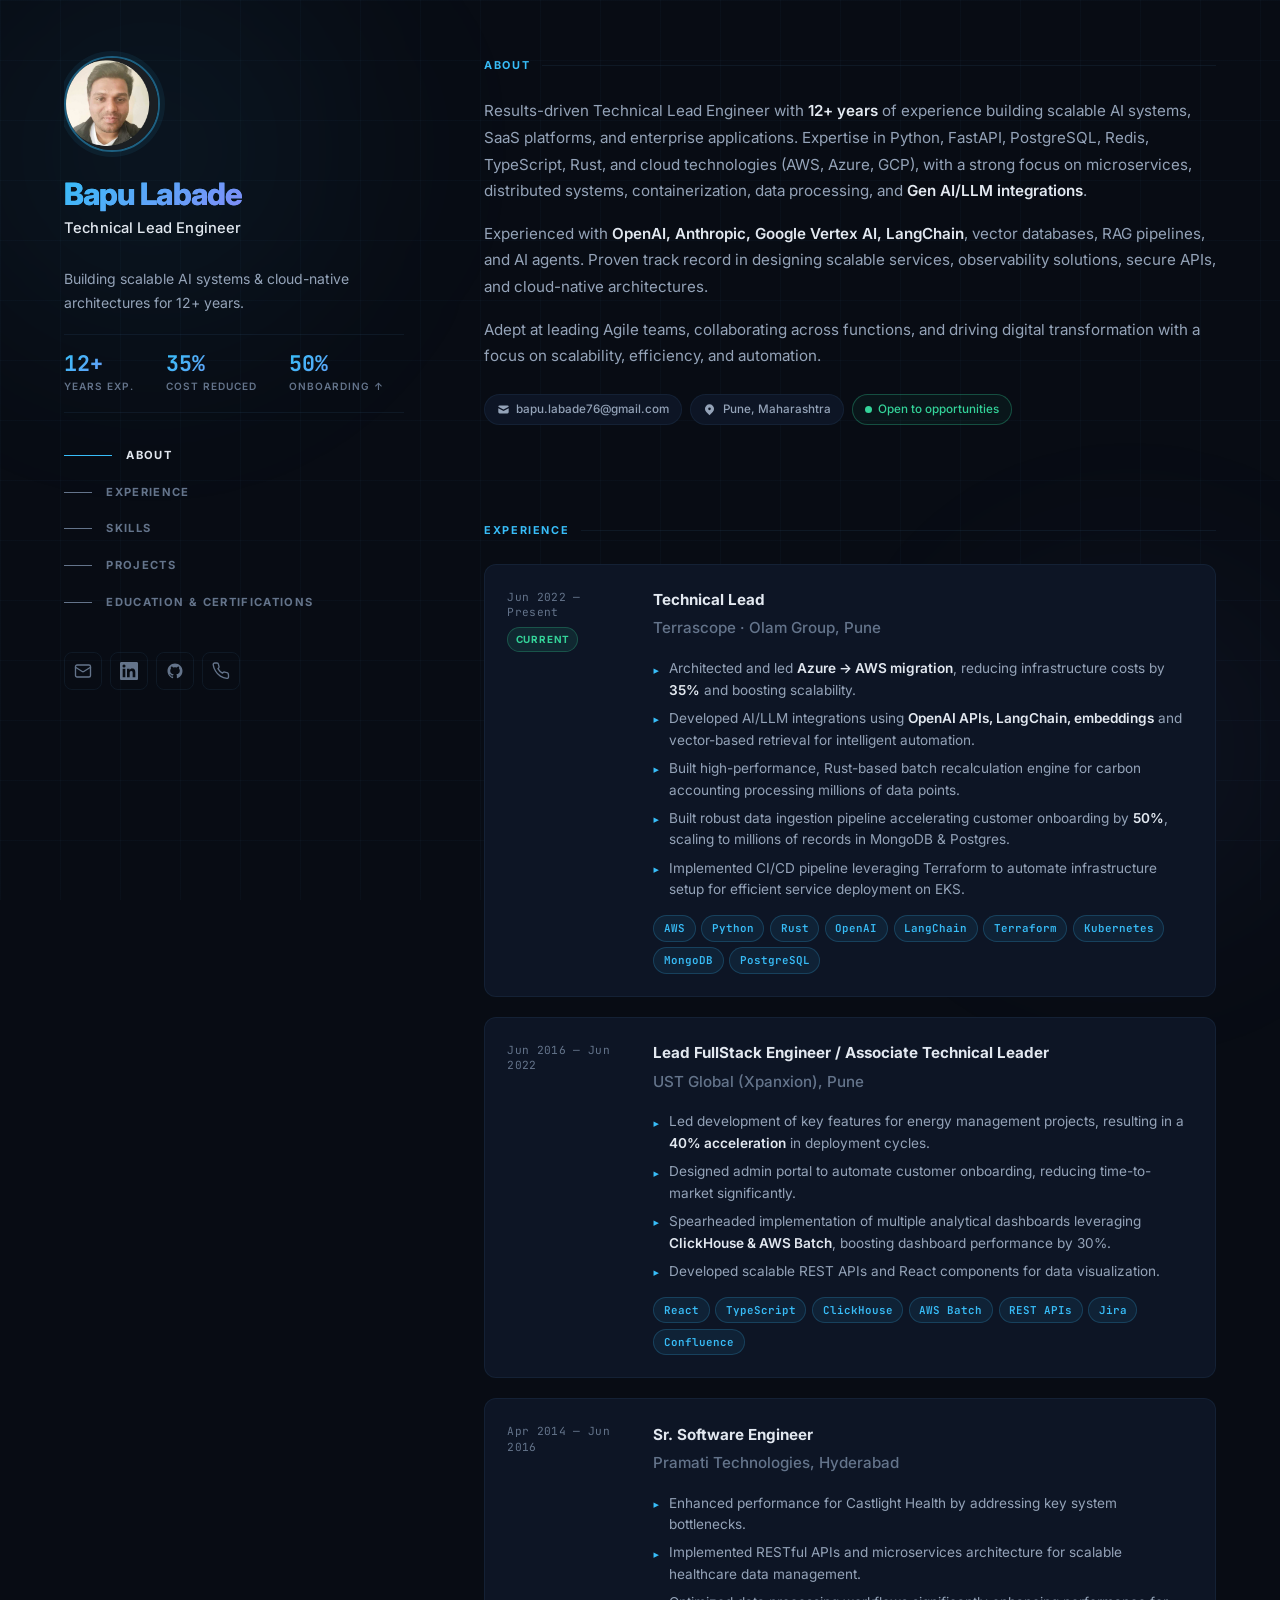
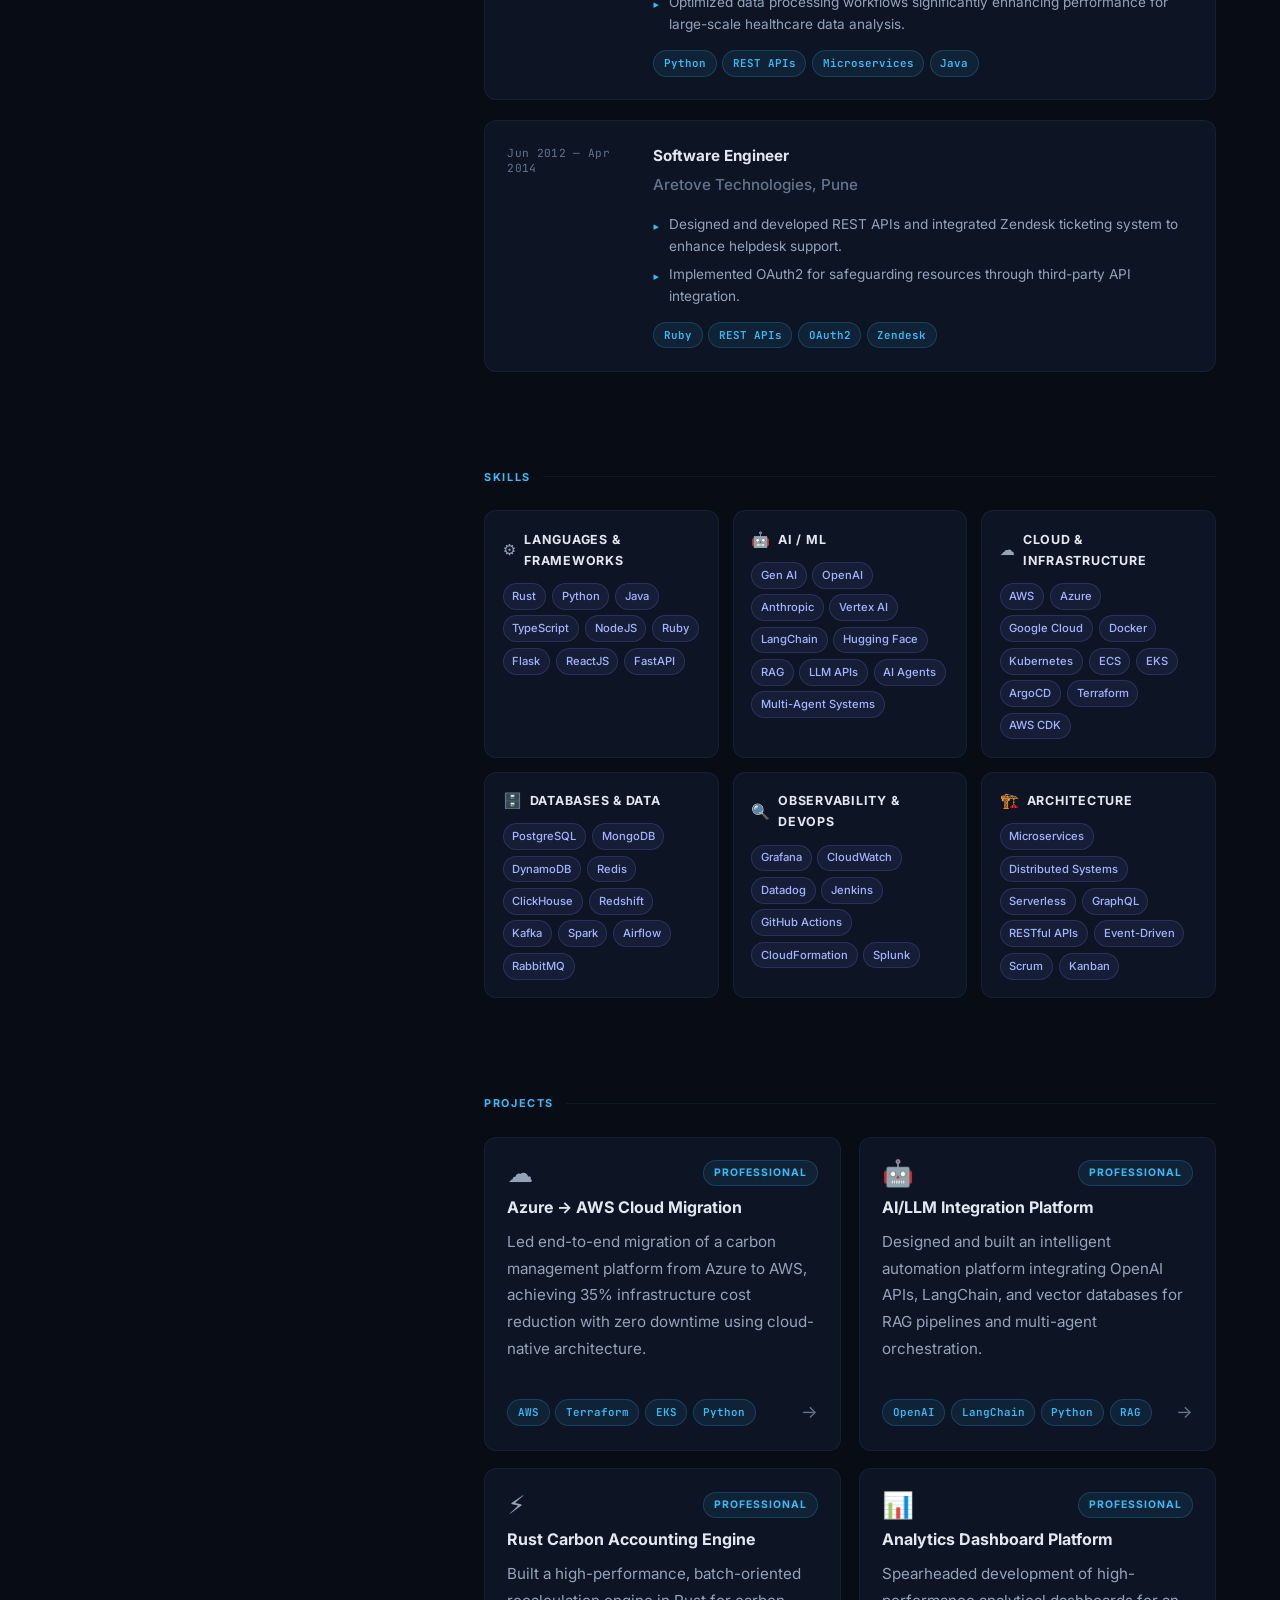
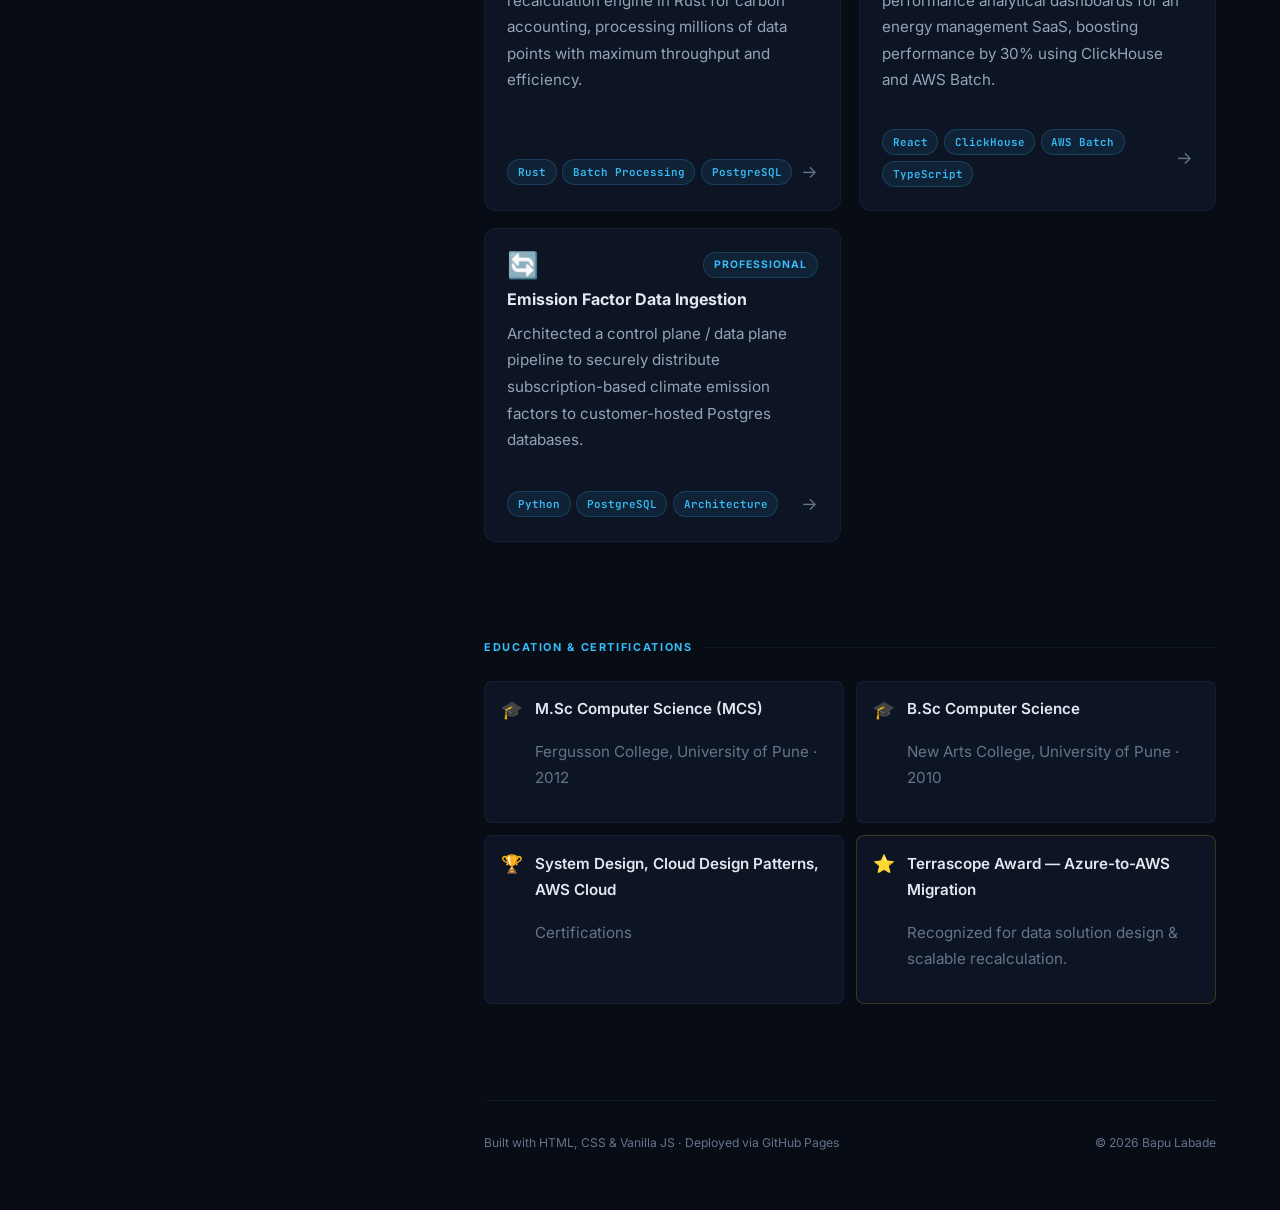
==== commit ed594b49: "feat: add emission factor data ingestion pipeline project" ====
--- a/index.html
+++ b/index.html
@@ -325,6 +325,20 @@
                                 </div>
                             </a>
 
+                            <!-- PROJECT 5 -->
+                            <a class="proj-card" href="projects/emission-factor-pipeline.html">
+                                <div class="proj-card-header">
+                                    <span class="proj-icon">🔄</span>
+                                    <span class="proj-type">Professional</span>
+                                </div>
+                                <h3 class="proj-title">Emission Factor Data Ingestion</h3>
+                                <p class="proj-desc">Architected a control plane / data plane pipeline to securely distribute subscription-based climate emission factors to customer-hosted Postgres databases.</p>
+                                <div class="proj-footer">
+                                    <ul class="tech-stack"><li>Python</li><li>PostgreSQL</li><li>Architecture</li></ul>
+                                    <span class="proj-arrow">→</span>
+                                </div>
+                            </a>
+
                         </div>
                     </div>
                 </section>
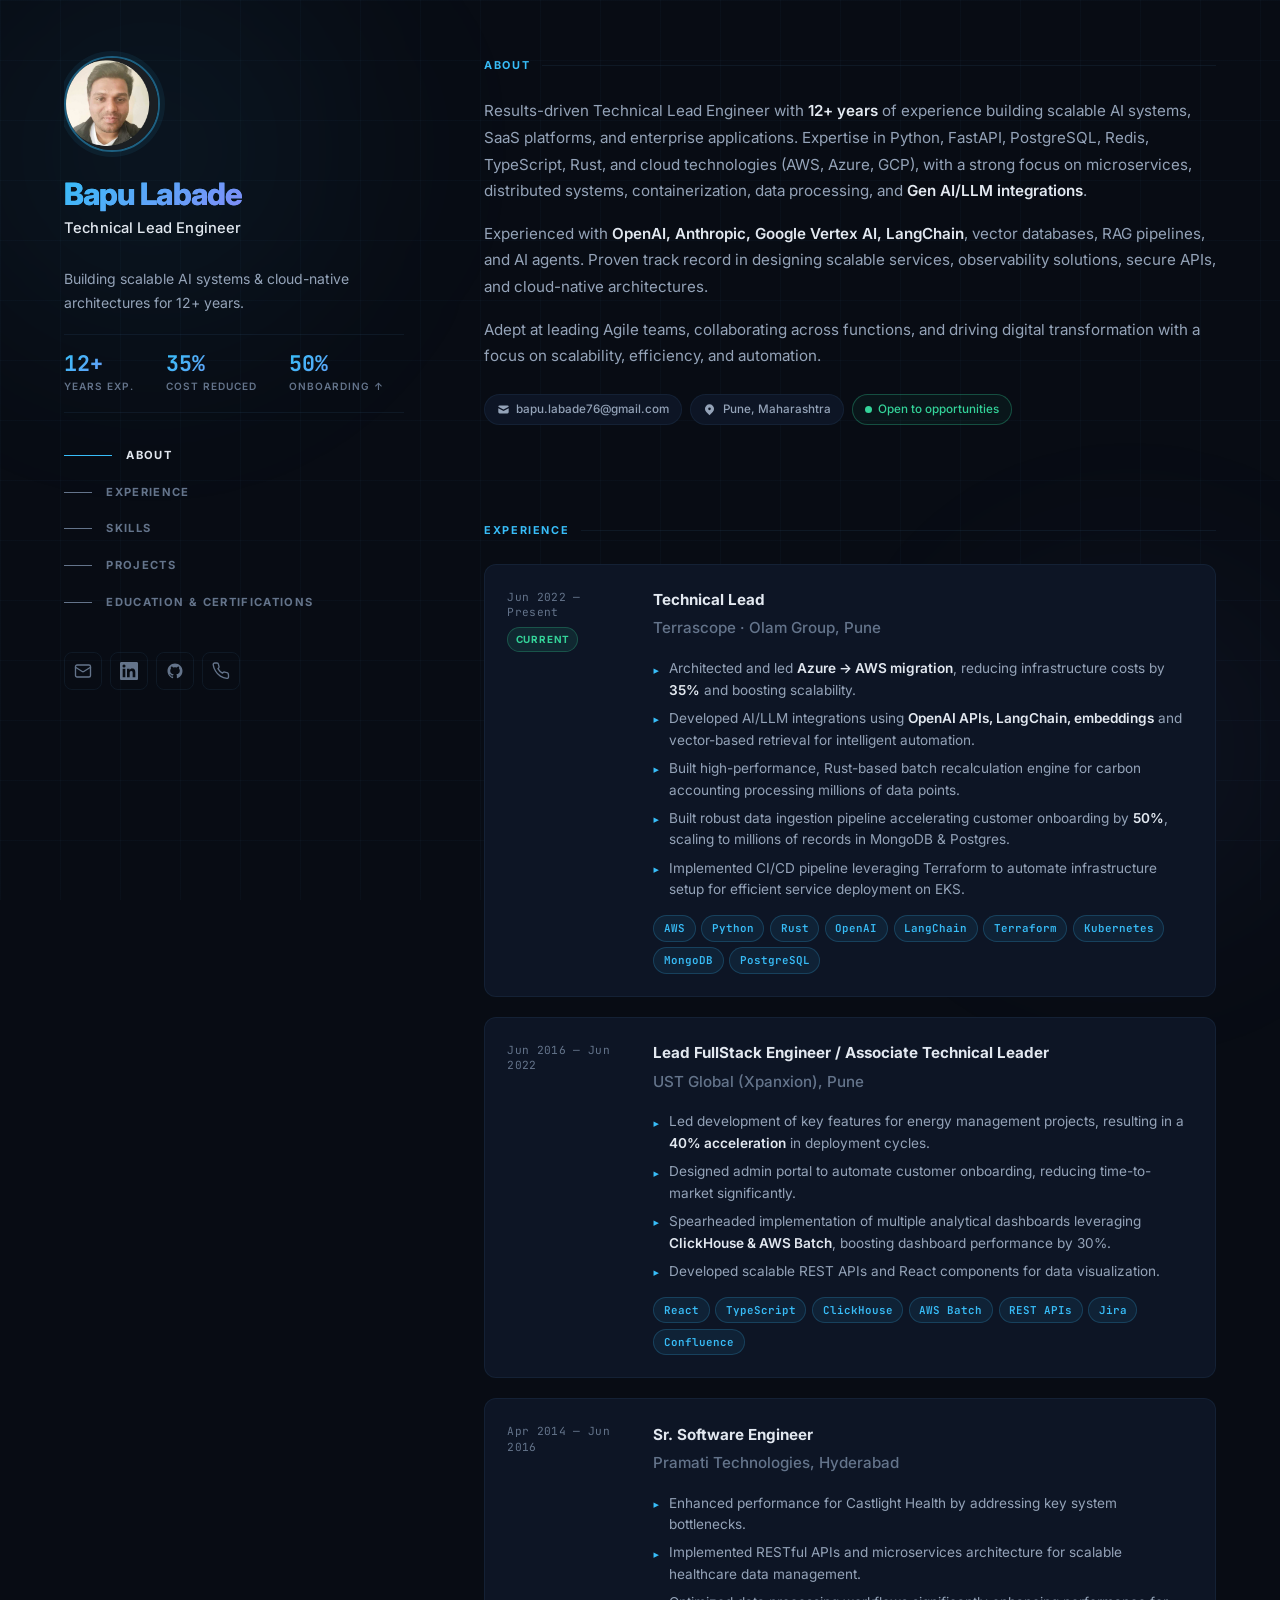
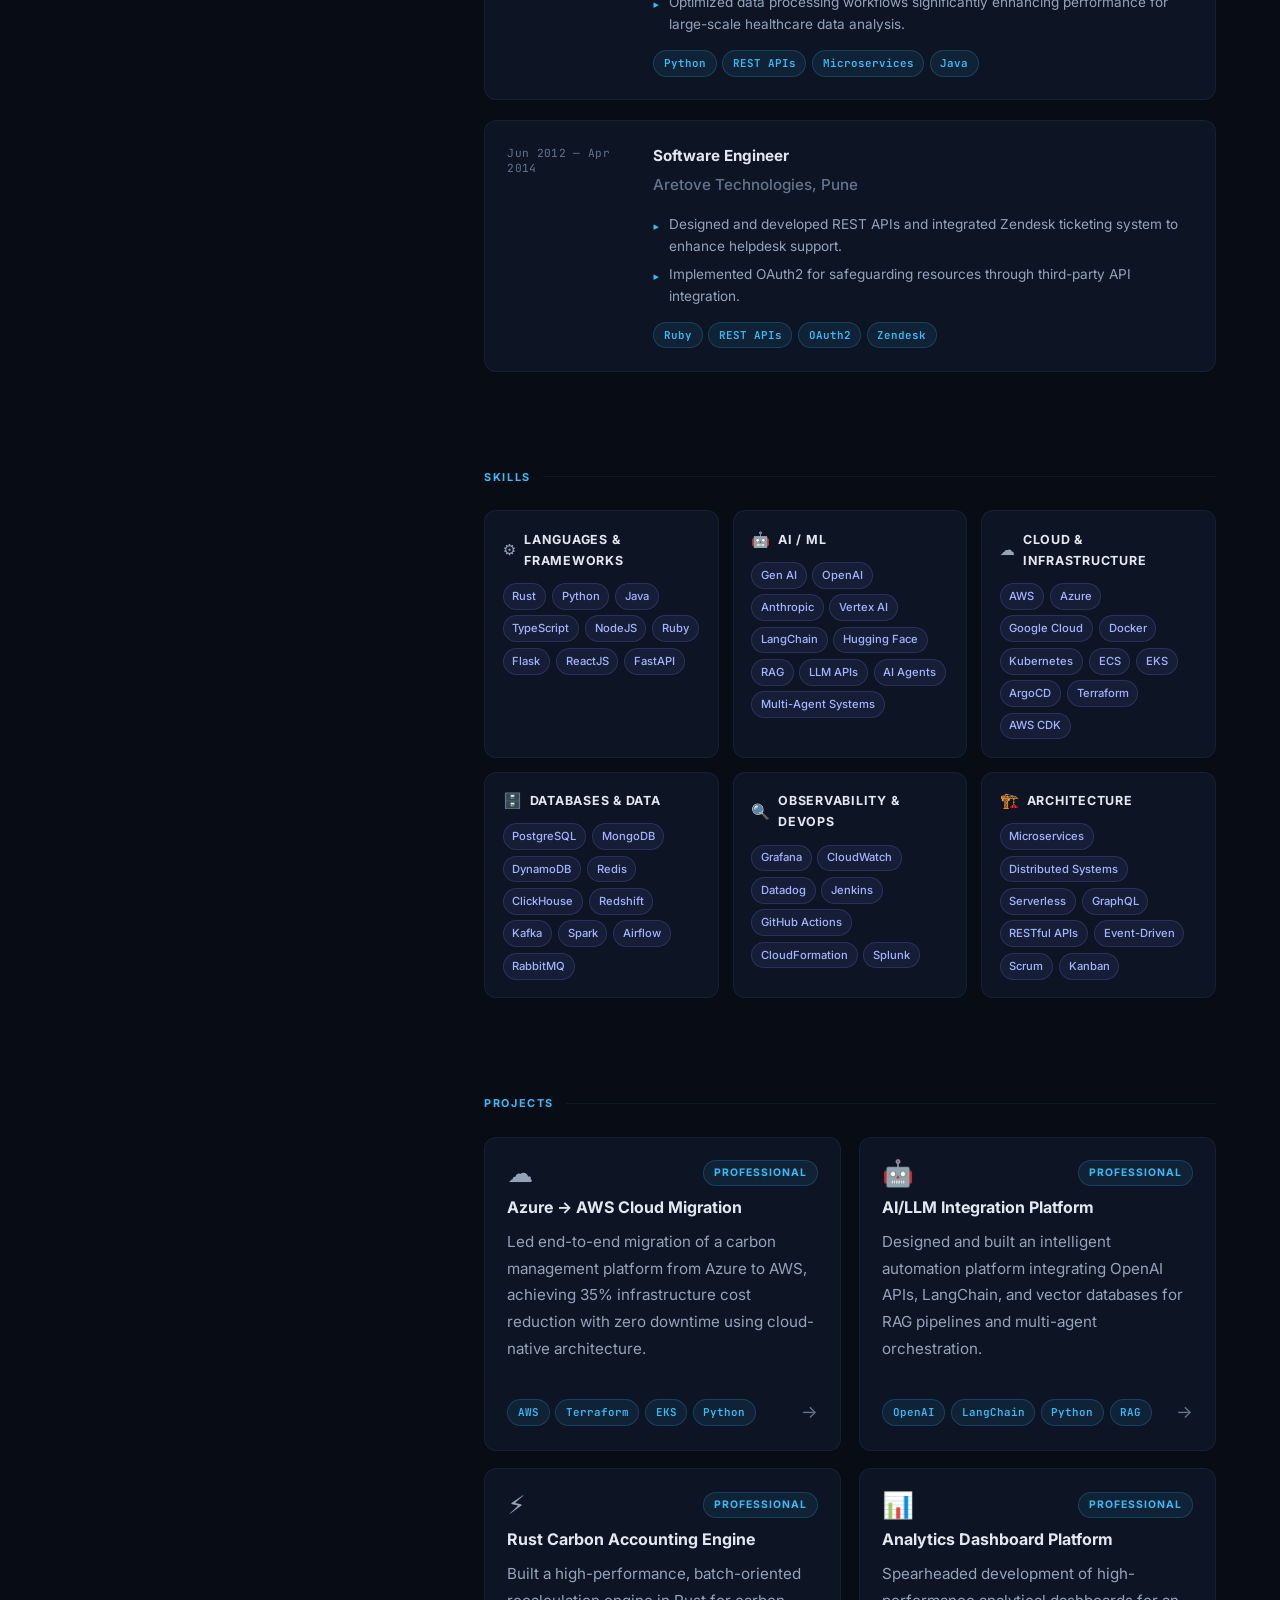
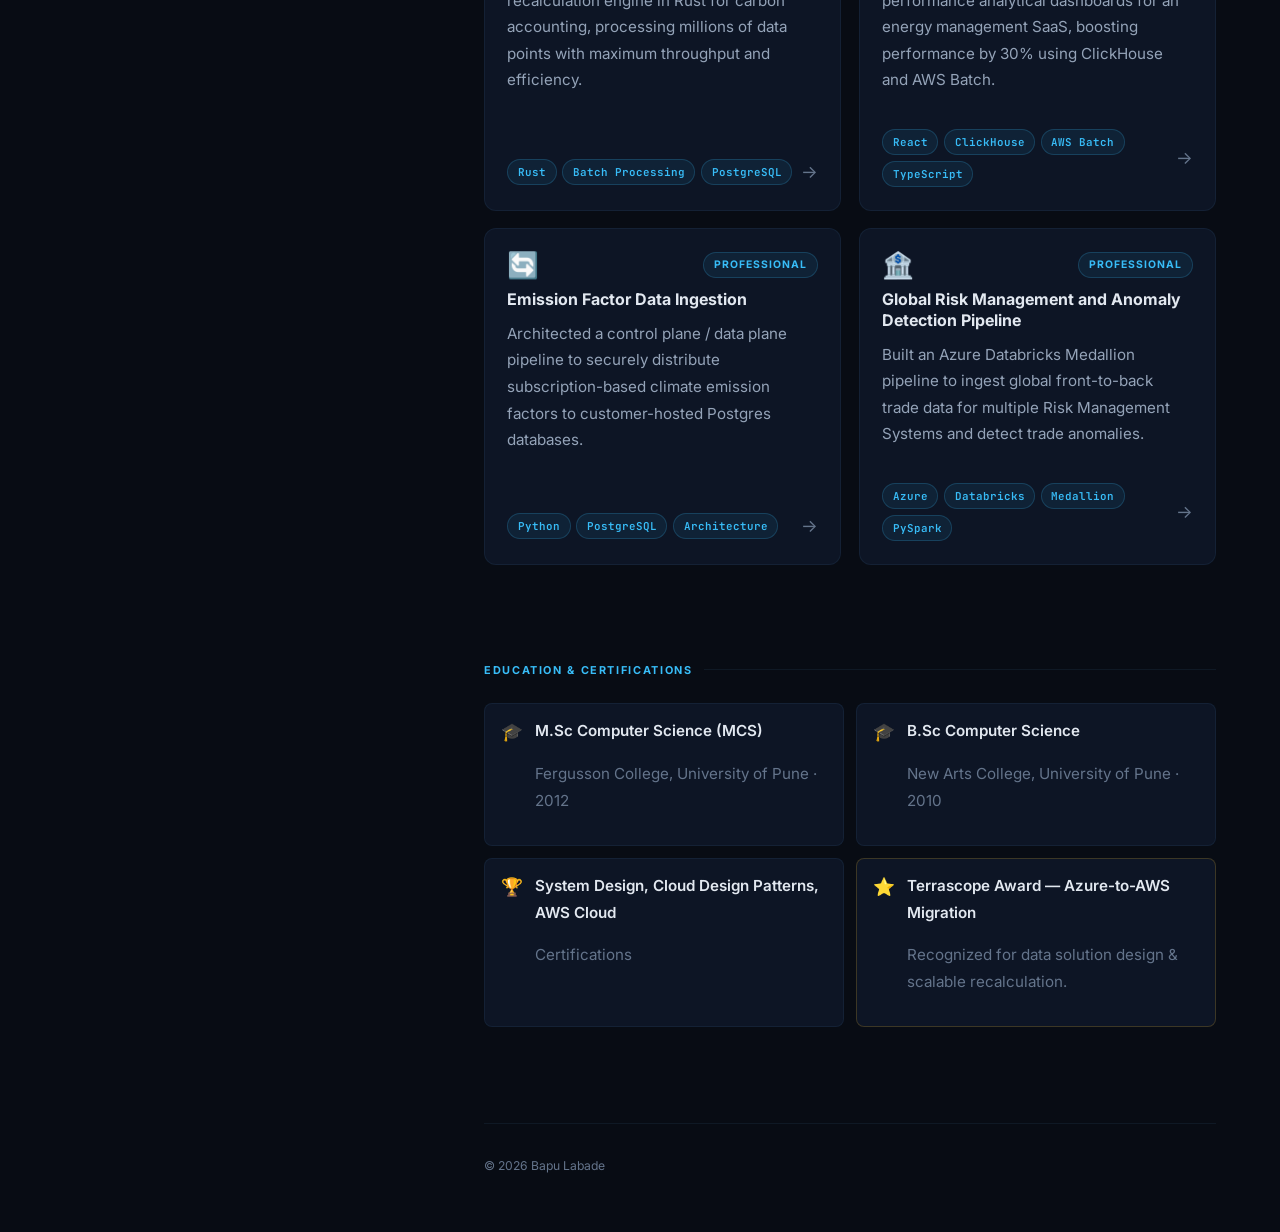
==== commit 269a26af: "feat: add global risk management and anomaly detection pipeline project, fix layout and colors" ====
--- a/index.html
+++ b/index.html
@@ -339,6 +339,20 @@
                                 </div>
                             </a>
 
+                            <!-- PROJECT 6 -->
+                            <a class="proj-card" href="projects/fintech-data-pipeline.html">
+                                <div class="proj-card-header">
+                                    <span class="proj-icon">🏦</span>
+                                    <span class="proj-type">Professional</span>
+                                </div>
+                                <h3 class="proj-title">Global Risk Management and Anomaly Detection Pipeline</h3>
+                                <p class="proj-desc">Built an Azure Databricks Medallion pipeline to ingest global front-to-back trade data for multiple Risk Management Systems and detect trade anomalies.</p>
+                                <div class="proj-footer">
+                                    <ul class="tech-stack"><li>Azure</li><li>Databricks</li><li>Medallion</li><li>PySpark</li></ul>
+                                    <span class="proj-arrow">→</span>
+                                </div>
+                            </a>
+
                         </div>
                     </div>
                 </section>
@@ -381,7 +395,6 @@
                 </section>
 
                 <footer class="footer">
-                    <p>Built with HTML, CSS &amp; Vanilla JS · Deployed via GitHub Pages</p>
                     <p class="footer-copy">© 2026 Bapu Labade</p>
                 </footer>
 
